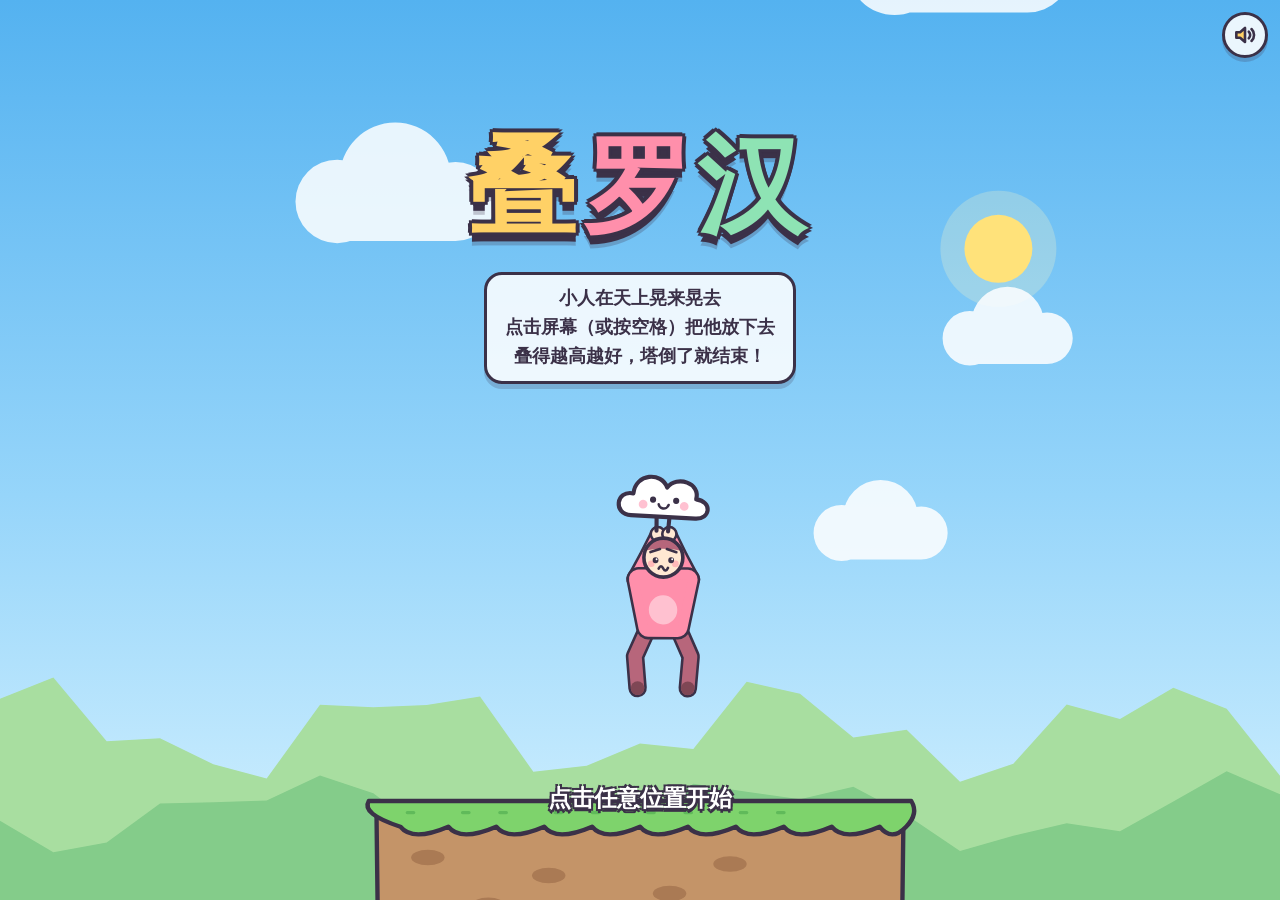
==== dieluohan.html @ 3941c3e7 "Add 叠罗汉: single-file ragdoll stacking game Self-contained HTML (canvas + Web Audio, own XPBD ragdoll" ====
<!DOCTYPE html>
<html lang="zh-CN">
<head>
<meta charset="utf-8">
<meta name="viewport" content="width=device-width, initial-scale=1, maximum-scale=1, minimum-scale=1, user-scalable=no, viewport-fit=cover">
<meta name="apple-mobile-web-app-capable" content="yes">
<meta name="mobile-web-app-capable" content="yes">
<meta name="theme-color" content="#7fd0f5">
<title>叠罗汉</title>
<style>
:root{
  --sat: env(safe-area-inset-top, 0px);
  --sar: env(safe-area-inset-right, 0px);
  --sab: env(safe-area-inset-bottom, 0px);
  --sal: env(safe-area-inset-left, 0px);
  --ink: #3b3148;
  --font: "PingFang SC","Hiragino Sans GB","Microsoft YaHei","Noto Sans SC",system-ui,sans-serif;
}
*{box-sizing:border-box;-webkit-tap-highlight-color:transparent;}
html,body{
  margin:0;padding:0;width:100%;height:100%;overflow:hidden;background:#7fd0f5;
  overscroll-behavior:none;touch-action:none;
  -webkit-user-select:none;user-select:none;-webkit-touch-callout:none;
  font-family:var(--font);color:var(--ink);
}
body{position:fixed;inset:0;}
#c{position:absolute;left:0;top:0;width:100%;height:100%;display:block;touch-action:none;}
#hud{
  z-index:2;position:absolute;left:calc(var(--sal) + 14px);top:calc(var(--sat) + 12px);
  pointer-events:none;transition:opacity .3s;opacity:0;
}
#hud.on{opacity:1;}
.pill{
  display:inline-block;background:rgba(255,255,255,.88);border:3px solid var(--ink);
  border-radius:999px;padding:4px 16px 5px;font-weight:800;line-height:1.15;
  box-shadow:0 4px 0 rgba(59,49,72,.22);
}
#hH{font-size:30px;letter-spacing:.5px;}
#hH small{font-size:15px;margin-left:3px;}
#hSub{margin-top:8px;font-size:13px;font-weight:700;padding:3px 12px 4px;border-width:2px;box-shadow:0 3px 0 rgba(59,49,72,.18);}
#mute{
  position:absolute;right:calc(var(--sar) + 12px);top:calc(var(--sat) + 12px);
  width:46px;height:46px;border-radius:50%;border:3px solid var(--ink);
  background:rgba(255,255,255,.88);box-shadow:0 4px 0 rgba(59,49,72,.22);
  padding:0;cursor:pointer;display:flex;align-items:center;justify-content:center;
  touch-action:manipulation;outline:none;z-index:6;
}
#mute:active{transform:translateY(2px);box-shadow:0 2px 0 rgba(59,49,72,.22);}
#mute svg{width:26px;height:26px;display:block;}
#mute .off{display:none;}
#mute.muted .off{display:block;}
#mute.muted .on{display:none;}
.panel{
  position:absolute;left:0;top:0;width:100%;height:100%;
  display:flex;flex-direction:column;align-items:center;justify-content:center;
  padding:calc(var(--sat) + 16px) calc(var(--sar) + 16px) calc(var(--sab) + 16px) calc(var(--sal) + 16px);
  text-align:center;opacity:0;visibility:hidden;transition:opacity .35s, visibility .35s;z-index:3;
}
.panel.on{opacity:1;visibility:visible;}
#start:not(.on){transition:none;}
#over:not(.on){transition:none;}
#start{cursor:pointer;justify-content:flex-start;}
#start .sp{flex:0 0 13%;}
h1{
  margin:0;font-size:min(22vw,17vh,108px);font-weight:900;letter-spacing:.06em;line-height:1.05;
  color:#fff;-webkit-text-stroke:0;
  text-shadow:
    -3px -3px 0 var(--ink), 3px -3px 0 var(--ink), -3px 3px 0 var(--ink), 3px 3px 0 var(--ink),
    0 -4px 0 var(--ink), 0 4px 0 var(--ink), -4px 0 0 var(--ink), 4px 0 0 var(--ink),
    0 9px 0 var(--ink), 0 13px 0 rgba(59,49,72,.25);
}
h1 span{display:inline-block;animation:bob 1.6s ease-in-out infinite;}
h1 span:nth-child(1){color:#ffd166;}
h1 span:nth-child(2){color:#ff8fab;animation-delay:.18s;}
h1 span:nth-child(3){color:#8ee3b4;animation-delay:.36s;}
@keyframes bob{0%,100%{transform:translateY(0) rotate(-2deg);}50%{transform:translateY(-9px) rotate(2deg);}}
#how{
  margin-top:min(5vh,30px);font-size:min(4.4vw,18px);font-weight:700;max-width:26em;line-height:1.6;
  background:rgba(255,255,255,.86);border:3px solid var(--ink);border-radius:18px;padding:9px 18px 10px;
  box-shadow:0 5px 0 rgba(59,49,72,.2);
}
#tap{
  margin-top:auto;margin-bottom:min(9vh,70px);font-size:min(5.4vw,23px);font-weight:900;color:#fff;
  text-shadow:-2px -2px 0 var(--ink),2px -2px 0 var(--ink),-2px 2px 0 var(--ink),2px 2px 0 var(--ink),0 4px 0 var(--ink);
  animation:pulse 1.2s ease-in-out infinite;
}
@keyframes pulse{0%,100%{transform:scale(1);}50%{transform:scale(1.08);}}
#over{background:rgba(40,30,60,.28);}
#card{
  background:#fffaf0;border:4px solid var(--ink);border-radius:28px;padding:20px 26px 24px;
  width:min(86vw,350px);box-shadow:0 9px 0 rgba(59,49,72,.3);
  transform:translateY(24px) scale(.92);transition:transform .45s cubic-bezier(.2,1.5,.4,1);
}
#over.on #card{transform:none;}
#oTitle{font-size:27px;font-weight:900;}
#oNew{
  display:none;margin:8px auto 0;font-size:17px;font-weight:900;color:#fff;background:#ff6b8b;
  border:3px solid var(--ink);border-radius:999px;padding:2px 16px 3px;width:max-content;
  animation:pulse .7s ease-in-out infinite;
}
#oNew.on{display:block;}
#oH{font-size:62px;font-weight:900;line-height:1.1;margin-top:8px;color:#ff8a3d;
  text-shadow:-2px -2px 0 var(--ink),2px -2px 0 var(--ink),-2px 2px 0 var(--ink),2px 2px 0 var(--ink),0 5px 0 var(--ink);}
#oH small{font-size:24px;margin-left:6px;color:var(--ink);text-shadow:none;}
#oRow{display:flex;justify-content:center;gap:12px;margin-top:14px;font-size:15px;font-weight:800;}
#oRow div{background:#fff;border:2.5px solid var(--ink);border-radius:14px;padding:5px 13px 6px;flex:1;}
#oRow b{display:block;font-size:20px;}
#again{
  margin-top:18px;font-family:var(--font);font-size:23px;font-weight:900;color:var(--ink);
  background:#ffd166;border:4px solid var(--ink);border-radius:999px;padding:10px 0 12px;width:100%;
  box-shadow:0 6px 0 var(--ink);cursor:pointer;touch-action:manipulation;outline:none;
}
#again:active{transform:translateY(4px);box-shadow:0 2px 0 var(--ink);}
@media (max-height:460px){
  h1{font-size:min(11vw,21vh);text-shadow:-2px -2px 0 var(--ink),2px -2px 0 var(--ink),-2px 2px 0 var(--ink),2px 2px 0 var(--ink),0 -3px 0 var(--ink),0 3px 0 var(--ink),-3px 0 0 var(--ink),3px 0 0 var(--ink),0 6px 0 var(--ink);} #start .sp{flex-basis:2%;} #how{margin-top:8px;font-size:12.5px;line-height:1.45;padding:4px 14px 5px;border-width:2.5px;}
  #tap{margin-bottom:5vh;font-size:18px;}
  #card{padding:10px 22px 14px;width:min(80vw,430px);} #oTitle{font-size:20px;} #oH{font-size:40px;margin-top:2px;}
  #oRow{margin-top:8px;} #again{margin-top:10px;font-size:19px;padding:6px 0 8px;} #hH{font-size:22px;}
}
</style>
</head>
<body>
<canvas id="c"></canvas>
<div id="hud">
  <div><span class="pill" id="hH"><span id="hHv">0.0</span><small>米</small></span></div>
  <div><span class="pill" id="hSub"><span id="hCnt">0</span> 人 · 纪录 <span id="hBest">0.0</span> 米</span></div>
</div>
<button id="mute" aria-label="声音开关" title="声音开关">
  <svg class="on" viewBox="0 0 24 24" fill="none" stroke="#3b3148" stroke-width="2.4" stroke-linecap="round" stroke-linejoin="round"><path d="M4 9.5h3.5L12 5.5v13l-4.5-4H4z" fill="#ffd166"/><path d="M15.5 9a4.2 4.2 0 0 1 0 6"/><path d="M18 6.5a7.6 7.6 0 0 1 0 11"/></svg>
  <svg class="off" viewBox="0 0 24 24" fill="none" stroke="#3b3148" stroke-width="2.4" stroke-linecap="round" stroke-linejoin="round"><path d="M4 9.5h3.5L12 5.5v13l-4.5-4H4z" fill="#d8d3df"/><path d="M16 9.5l5 5M21 9.5l-5 5"/></svg>
</button>
<div id="start" class="panel on">
  <div class="sp"></div>
  <h1><span>叠</span><span>罗</span><span>汉</span></h1>
  <div id="how">小人在天上晃来晃去<br>点击屏幕（或按空格）把他放下去<br>叠得越高越好，塔倒了就结束！</div>
  <div id="tap">点击任意位置开始</div>
</div>
<div id="over" class="panel">
  <div id="card">
    <div id="oTitle">塔倒啦！</div>
    <div id="oNew">新纪录！</div>
    <div id="oH"><span id="oHv">0.0</span><small>米</small></div>
    <div id="oRow"><div>叠了<b><span id="oCnt">0</span> 人</b></div><div>最高纪录<b><span id="oBest">0.0</span> 米</b></div></div>
    <button id="again">再来一次</button>
  </div>
</div>
<script>
"use strict";
(function(){
// =====================================================================
//  叠罗汉 — custom XPBD particle ragdoll engine (no libraries)
// =====================================================================
var UPM = 70;               // world units per displayed metre
var SUB = 10;               // physics substeps per 1/60 s
var HS = 1 / 600;           // substep length (the fixed timestep)
var GRAV = 1250;            // world units / s^2 (y points down, ground at y = 0)
var NP = 13, NB = 16, MAXR = 64;
var GROUND_HALF = 205;      // half width of the ground platform
var WIND_ACC = 100;          // lateral acceleration of wind strength 1.0
var VMAX = 1700;
var MU = 0.9, MU_G = 1.0, MU_HEAD = 0.12, FOOT_GRACE = 40;
// particle indices
var P_H = 0, P_SL = 1, P_SR = 2, P_HL = 3, P_HR = 4, P_EL = 5, P_ER = 6, P_AL = 7, P_AR = 8, P_KL = 9, P_KR = 10, P_FL = 11, P_FR = 12;
var BONES = [1,2, 3,4, 1,3, 2,4, 1,4, 2,3, 0,1, 0,2, 1,5, 5,7, 2,6, 6,8, 3,9, 9,11, 4,10, 10,12];
// collision shapes: particle a, particle b, category (0 head, 1 torso, 2 arm, 3 leg)
var SHP = [0,0,0, 1,2,1, 3,4,1, 1,3,1, 2,4,1, 1,5,2, 2,6,2, 5,7,2, 6,8,2, 3,9,3, 4,10,3, 9,11,3, 10,12,3];
var NSH = 13;
var CORE = [0, 1, 2, 3, 4, 9, 10, 11, 12];
var BASEM = [1.0, 1.2, 1.2, 1.4, 1.4, 0.35, 0.35, 0.35, 0.35, 0.7, 0.7, 0.8, 0.8];

var NTOT = MAXR * NP;
var px = new Float64Array(NTOT), py = new Float64Array(NTOT), ox = new Float64Array(NTOT), oy = new Float64Array(NTOT);
var vx = new Float64Array(NTOT), vy = new Float64Array(NTOT), pw = new Float64Array(NTOT), pr = new Float64Array(NTOT);
var NST = MAXR * NSH;
var s1 = new Int32Array(NST), s2 = new Int32Array(NST), scat = new Int8Array(NST), sown = new Int16Array(NST);
var srad = new Float64Array(NST), sext = new Float64Array(NST);
var sminx = new Float64Array(NST), sminy = new Float64Array(NST), smaxx = new Float64Array(NST), smaxy = new Float64Array(NST);
var MAXPAIR = 9000;
var pairA = new Int32Array(MAXPAIR), pairB = new Int32Array(MAXPAIR), nPairs = 0;
var slots = [];            // slot -> ragdoll or null
var rags = [];             // active ragdolls in creation order
var grabs = [];            // active grab springs (hands)
var holds = [];            // active foot-holds (feet planted on shoulders)
var windNow = 0;           // current wind strength (signed)
var physTime = 0;
var impactCb = null;       // function(ragA, ragB or null, x, y, relSpeed)
for (var _i = 0; _i < MAXR; _i++) slots.push(null);

// ---------- deterministic RNG ----------
var seedParam = null, muteParam = false;
try {
  var _q = new URLSearchParams(window.location.search);
  if (_q.has('seed')) { var _s = parseInt(_q.get('seed'), 10); if (isFinite(_s)) seedParam = _s; }
  muteParam = _q.get('mute') === '1';
} catch (e) {}
var rngState = (seedParam === null ? ((Date.now() ^ (Math.random() * 0x7fffffff)) >>> 0) : ((seedParam * 2654435761 + 97) >>> 0)) || 1;
function rnd() {            // mulberry32 (game logic / physics randomness)
  rngState = (rngState + 0x6D2B79F5) >>> 0;
  var t = rngState;
  t = Math.imul(t ^ (t >>> 15), t | 1);
  t ^= t + Math.imul(t ^ (t >>> 7), t | 61);
  return ((t ^ (t >>> 14)) >>> 0) / 4294967296;
}
function rr(a, b) { return a + (b - a) * rnd(); }
var fxState = 12345;
function frnd() {           // separate stream for purely visual effects (never affects gameplay)
  fxState = (fxState * 1664525 + 1013904223) >>> 0;
  return fxState / 4294967296;
}
function clamp(v, a, b) { return v < a ? a : v > b ? b : v; }
function lerp(a, b, t) { return a + (b - a) * t; }

// ---------- ragdoll construction ----------
var PALETTE = ['#ff8fab', '#ffd166', '#8ee3b4', '#7cc6fe', '#c3a6ff', '#ffa770', '#f6e58d', '#7eddd3', '#ff9aa2', '#b5ead7', '#a0c4ff', '#ffc6ff', '#fdffb6', '#9bf6ff', '#ffb4a2'];
function newRag(kind) {
  var slot = -1, i;
  for (i = 0; i < MAXR; i++) if (!slots[i]) { slot = i; break; }
  if (slot < 0) return null;
  var k = rr(0.86, 1.14), fat = rr(0.05, 0.6), massMul;
  if (kind === 'fat') { k = rr(0.92, 1.02); fat = rr(1.25, 1.45); }
  else if (kind === 'long') { k = rr(1.42, 1.58); fat = rr(0.0, 0.2); }
  massMul = kind === 'fat' ? 2.0 : kind === 'long' ? 1.35 : (0.55 + 0.45 * k) * (0.85 + 0.35 * fat);
  var r = {
    slot: slot, base: slot * NP, sbase: slot * NSH, kind: kind, k: k, fat: fat, massMul: massMul,
    color: PALETTE[(rnd() * PALETTE.length) | 0], skin: rnd() < 0.5 ? '#ffe8d2' : (rnd() < 0.5 ? '#ffdcc0' : '#f5cfa8'),
    hair: (rnd() * 5) | 0, blush: rnd() < 0.7,
    rl: 5.5 + (kind === 'fat' ? 1.2 : 0), ra: 4.4 + (kind === 'fat' ? 0.8 : 0), rt: 6, rb: 6 + 3.6 * fat,
    rh: (kind === 'fat' ? 14.2 : rr(12.4, 13.6)), fs: 19.5,
    lt: 22 * k, ls: 22 * k, th: 33 * (kind === 'long' ? k * 0.92 : k),
    hw: 9 + 4.5 * fat, sw: 21 + 3 * Math.min(fat, 1.4),
    au: 18.5 * (0.45 + 0.55 * k), af: 18.5 * (0.45 + 0.55 * k),
    blen: new Float64Array(NB), armLen: new Float64Array(12), rx: new Float64Array(NP), ry: new Float64Array(NP), qx: new Float64Array(NP), qy: new Float64Array(NP),
    cmSum: 0, height: 0, shoulderH: 0,
    state: 'carried', tone: 0.004, armTone: 0.006, upK: 0, upMax: 0.0004, massScale: 1, windF: 1,
    armOn: [true, true], grab: [null, null], grabCool: [0, 0], hold: [null, null], holdCool: 0, above: 0, armA1: [1.0, 1.0], armA2: [1.3, 1.3],
    tilt: 0, comx: 0, comy: 0, cvx: 0, cvy: 0, speed: 0, maxSpeed: 0,
    minx: 0, miny: 0, maxx: 0, maxy: 0, gc: 0, touch: 0, touchRag: null, hitSpeed: 0, hitX: 0, hitY: 0, hitOther: null,
    footL: 0, footR: 0, pivot: 0, dampRel: 0, dampC0: 0.1, dampC1: 0, dampV0: 1, isBase: false, age: 0, landT: -1, calmT: 0, stacked: false, stackIdx: -1, settleHeadY: 0, tiltT: 0, feetOn: null,
    face: 'nervous', faceT: 0, blinkT: rr(1, 4), blink: 0, squash: 0, squashV: 0, sweatT: 0, lookX: 0, lookY: 0,
    flail: 0, flailPh: rr(0, 6.28), crouch: 0, crouchV: 0, dead: false, reliefT: 0, dizzyPh: rr(0, 6.28), voice: rr(0.75, 1.45)
  };
  buildPose(r, 0);
  // bones from the rest pose
  for (i = 0; i < NB; i++) {
    var a = BONES[2 * i], b = BONES[2 * i + 1];
    r.blen[i] = Math.hypot(r.rx[a] - r.rx[b], r.ry[a] - r.ry[b]);
  }
  r.blen[8] = r.au; r.blen[10] = r.au; r.blen[9] = r.af; r.blen[11] = r.af;
  var rads = [r.rh, r.rt, r.rt, r.rb, r.rb, r.ra, r.ra, r.ra, r.ra, r.rl, r.rl, r.rl, r.rl];
  for (i = 0; i < NP; i++) {
    var g = r.base + i;
    pw[g] = 1 / (BASEM[i] * massMul); pr[g] = rads[i];
    px[g] = r.rx[i]; py[g] = r.ry[i]; ox[g] = px[g]; oy[g] = py[g]; vx[g] = 0; vy[g] = 0;
  }
  for (i = 0; i < NSH; i++) {
    var s = r.sbase + i, c = SHP[3 * i + 2];
    s1[s] = r.base + SHP[3 * i]; s2[s] = r.base + SHP[3 * i + 1]; scat[s] = c; sown[s] = slot;
    srad[s] = c === 0 ? r.rh : c === 2 ? r.ra : c === 3 ? r.rl : (i === 1 ? r.rt : i === 2 ? r.rb : (r.rt + r.rb) * 0.5);
    sext[s] = i === 1 ? 6.5 : 0;
  }
  slots[slot] = r; rags.push(r);
  return r;
}
// Standing rest pose in local coordinates (origin between the feet on the floor, y negative = up).
// crouch 0..1 lowers the hips and bends the knees outward. Arm targets come from armA1/armA2.
function buildPose(r, crouch) {
  var rx = r.rx, ry = r.ry, L = r.lt + r.ls, D = L * (0.965 - 0.3 * crouch);
  var dxh = r.fs - r.hw, yh = -r.rl - Math.sqrt(Math.max(1, D * D - dxh * dxh));
  rx[P_FL] = -r.fs; ry[P_FL] = -r.rl; rx[P_FR] = r.fs; ry[P_FR] = -r.rl;
  rx[P_HL] = -r.hw; ry[P_HL] = yh; rx[P_HR] = r.hw; ry[P_HR] = yh;
  // knee: circle intersection (hip, lt) & (foot, ls), outward solution
  var ex = dxh, ey = -r.rl - yh, d = Math.hypot(ex, ey), a = (r.lt * r.lt - r.ls * r.ls + d * d) / (2 * d);
  var h = Math.sqrt(Math.max(0, r.lt * r.lt - a * a)), ux = ex / d, uy = ey / d;
  var kx = r.hw + ux * a + uy * h, ky = yh + uy * a - ux * h;
  rx[P_KR] = kx; ry[P_KR] = ky; rx[P_KL] = -kx; ry[P_KL] = ky;
  var ys = yh - r.th;
  rx[P_SL] = -r.sw; ry[P_SL] = ys; rx[P_SR] = r.sw; ry[P_SR] = ys;
  rx[P_H] = 0; ry[P_H] = ys - (r.rh + r.rt - 4);
  r.height = -(ry[P_H] - r.rh); r.shoulderH = -ys + r.rt;
  poseArms(r);
  var cx = 0, cy = 0, m = 0, i, j;
  for (j = 0; j < 9; j++) { i = CORE[j]; cx += rx[i] * BASEM[i]; cy += ry[i] * BASEM[i]; m += BASEM[i]; }
  cx /= m; cy /= m; r.cmSum = m; r.cx0 = cx; r.cy0 = cy;
  for (i = 0; i < NP; i++) { r.qx[i] = rx[i] - cx; r.qy[i] = ry[i] - cy; }
}
function poseArms(r) {
  var rx = r.rx, ry = r.ry, s, sd, sh, el, ha, a1, a2;
  for (s = 0; s < 2; s++) {
    sd = s ? 1 : -1; sh = s ? P_SR : P_SL; el = s ? P_ER : P_EL; ha = s ? P_AR : P_AL; a1 = r.armA1[s]; a2 = r.armA2[s];
    rx[el] = rx[sh] + sd * Math.sin(a1) * r.au; ry[el] = ry[sh] + Math.cos(a1) * r.au;
    rx[ha] = rx[el] + sd * Math.sin(a2) * r.af; ry[ha] = ry[el] + Math.cos(a2) * r.af;
    var a0 = P_H, a1 = s ? P_HR : P_HL, a2 = s ? P_SL : P_SR, L = r.armLen, o = s * 6;
    L[o] = Math.hypot(rx[el] - rx[a0], ry[el] - ry[a0]); L[o + 1] = Math.hypot(rx[el] - rx[a1], ry[el] - ry[a1]); L[o + 2] = Math.hypot(rx[el] - rx[a2], ry[el] - ry[a2]);
    L[o + 3] = Math.hypot(rx[ha] - rx[a0], ry[ha] - ry[a0]); L[o + 4] = Math.hypot(rx[ha] - rx[a1], ry[ha] - ry[a1]); L[o + 5] = Math.hypot(rx[ha] - rx[a2], ry[ha] - ry[a2]);
  }
}
// place the ragdoll so that its local origin sits at (x, y), in rest pose, with velocity zero
function placeRag(r, x, y) {
  for (var i = 0; i < NP; i++) {
    var g = r.base + i;
    px[g] = x + r.rx[i]; py[g] = y + r.ry[i]; ox[g] = px[g]; oy[g] = py[g]; vx[g] = 0; vy[g] = 0;
  }
}
function setMassScale(r, sc) {
  if (r.massScale === sc) return;
  r.massScale = sc;
  for (var i = 0; i < NP; i++) { var g = r.base + i; if (pw[g] > 0) pw[g] = 1 / (BASEM[i] * r.massMul * sc); }
}
function removeRag(r) {
  var i = rags.indexOf(r); if (i >= 0) rags.splice(i, 1);
  slots[r.slot] = null; r.dead = true;
  for (i = grabs.length - 1; i >= 0; i--) if (grabs[i].ra === r || grabs[i].rb === r) dropGrab(grabs[i]);
  for (i = holds.length - 1; i >= 0; i--) if (holds[i].ra === r || holds[i].rb === r) dropHold(holds[i]);
}
function dropHold(g) {
  var i = holds.indexOf(g); if (i >= 0) holds.splice(i, 1);
  if (g.ra.hold[g.side] === g) g.ra.hold[g.side] = null;
  g.on = false;
}
function addHold(ra, side, rb, b1, b2, t, rest) {
  var g = { on: true, ra: ra, side: side, hi: ra.base + (side ? P_FR : P_FL), rb: rb, b1: b1, b2: b2, t: t, rest: rest, comp: 0.0005, stretch: 0, age: 0, over: 0 };
  ra.hold[side] = g; holds.push(g);
  return g;
}
function dropGrab(g) {
  var i = grabs.indexOf(g); if (i >= 0) grabs.splice(i, 1);
  if (g.ra.grab[g.side] === g) { g.ra.grab[g.side] = null; g.ra.armOn[g.side] = true; }
  g.on = false;
}
function addGrab(ra, side, rb, b1, b2, t) {
  var hi = ra.base + (side ? P_AR : P_AL);
  var tx = px[b1] * (1 - t) + px[b2] * t, ty = py[b1] * (1 - t) + py[b2] * t;
  var g = { on: true, ra: ra, side: side, hi: hi, rb: rb, b1: b1, b2: b2, t: t, rest: Math.hypot(tx - px[hi], ty - py[hi]), comp: 0.0012, stretch: 0, age: 0, over: 0, held: 0 };
  ra.grab[side] = g; ra.armOn[side] = false; grabs.push(g);
  return g;
}
function clearWorld() {
  for (var i = 0; i < MAXR; i++) slots[i] = null;
  for (i = 0; i < rags.length; i++) rags[i].dead = true;
  rags.length = 0; grabs.length = 0; holds.length = 0; nPairs = 0; windNow = 0;
}
// ---------- solver pieces ----------
function solveBones(r) {
  var b = r.base, bl = r.blen, i, a, c, dx, dy, d, wa, wc, ws, s;
  for (i = 0; i < NB; i++) {
    a = b + BONES[2 * i]; c = b + BONES[2 * i + 1];
    dx = px[c] - px[a]; dy = py[c] - py[a]; d = Math.sqrt(dx * dx + dy * dy);
    wa = pw[a]; wc = pw[c]; ws = wa + wc;
    if (ws <= 0 || d < 1e-9) continue;
    s = (d - bl[i]) / (d * ws);
    px[a] += dx * s * wa; py[a] += dy * s * wa; px[c] -= dx * s * wc; py[c] -= dy * s * wc;
  }
}
// Muscle tone: soft shape matching of the core (head, torso, legs) toward the standing pose,
// arm targets expressed in the body frame, plus a limited "balance" rotation toward upright.
function shapeMatch(r) {
  var b = r.base, qx = r.qx, qy = r.qy, cx = 0, cy = 0, i, j, k, m, dx, dy, A = 0, B = 0;
  for (j = 0; j < 9; j++) { i = CORE[j]; k = b + i; m = BASEM[i]; cx += px[k] * m; cy += py[k] * m; }
  cx /= r.cmSum; cy /= r.cmSum;
  for (j = 0; j < 9; j++) {
    i = CORE[j]; k = b + i; m = BASEM[i]; dx = px[k] - cx; dy = py[k] - cy;
    A += m * (qx[i] * dx + qy[i] * dy); B += m * (qx[i] * dy - qy[i] * dx);
  }
  var th = Math.atan2(B, A), co = Math.cos(th), si = Math.sin(th), al = r.tone, gx, gy;
  r.tilt = th; r.comx = cx; r.comy = cy;
  if (al > 0) {
    for (j = 0; j < 9; j++) {
      i = CORE[j]; k = b + i; if (pw[k] === 0) continue;
      gx = cx + co * qx[i] - si * qy[i]; gy = cy + si * qx[i] + co * qy[i];
      px[k] += al * (gx - px[k]); py[k] += al * (gy - py[k]);
    }
  }
  // a holding arm keeps its elbow pointing outward (never across the face)
  for (i = 0; i < 2; i++) {
    if (!r.grab[i]) continue;
    var eo = b + (i ? P_ER : P_EL), so = b + (i ? P_SL : P_SR), need = 2 * r.sw + 0.55 * r.au, wE = pw[eo], wS = pw[so];
    dx = px[eo] - px[so]; dy = py[eo] - py[so]; A = Math.sqrt(dx * dx + dy * dy);
    if (A < need && A > 1e-6 && wE + wS > 0) { B = 0.02 * (need - A) / (A * (wE + wS)); px[eo] += dx * B * wE; py[eo] += dy * B * wE; px[so] -= dx * B * wS; py[so] -= dy * B * wS; }
  }
  var aa = r.armTone;
  if (aa > 0) {
    // arm muscles: soft distance springs from elbow / hand to three body anchors (momentum-neutral)
    var al2 = r.armLen, side, e, h, a0, a1, a2, c2, pk, an, d, wa, wb, cc;
    for (side = 0; side < 2; side++) {
      if (!r.armOn[side]) continue;
      e = b + (side ? P_ER : P_EL); h = b + (side ? P_AR : P_AL);
      a0 = b + P_H; a1 = b + (side ? P_HR : P_HL); a2 = b + (side ? P_SL : P_SR);
      for (c2 = 0; c2 < 6; c2++) {
        pk = c2 < 3 ? e : h; an = (c2 % 3) === 0 ? a0 : (c2 % 3) === 1 ? a1 : a2;
        wa = pw[pk]; wb = pw[an]; if (wa + wb <= 0) continue;
        dx = px[an] - px[pk]; dy = py[an] - py[pk]; d = Math.sqrt(dx * dx + dy * dy); if (d < 1e-6) continue;
        cc = aa * (d - al2[side * 6 + c2]) / (d * (wa + wb));
        px[pk] += dx * cc * wa; py[pk] += dy * cc * wa; px[an] -= dx * cc * wb; py[an] -= dy * cc * wb;
      }
    }
  }
  if (r.upK > 0) {
    // balance reflex: rotate toward upright about the support (feet when standing, hands when carried, COM in the air)
    var dth = r.upK * th, pvx = cx, pvy = cy;
    if (dth > r.upMax) dth = r.upMax; else if (dth < -r.upMax) dth = -r.upMax;
    if (r.pivot === 1) {
      pvx = (px[b + P_FL] + px[b + P_FR]) * 0.5; pvy = (py[b + P_FL] + py[b + P_FR]) * 0.5;
      var fc = r.footL < r.footR ? r.footL : r.footR;       // needs both feet planted
      dth *= fc >= FOOT_GRACE ? 1 : fc / FOOT_GRACE;
    }
    else if (r.pivot === 2) { pvx = (px[b + P_AL] + px[b + P_AR]) * 0.5; pvy = (py[b + P_AL] + py[b + P_AR]) * 0.5; }
    else {                                                   // airborne: true centre of mass, so no momentum is injected
      pvx = 0; pvy = 0; m = 0;
      for (i = 0; i < NP; i++) { k = b + i; pvx += px[k] * BASEM[i]; pvy += py[k] * BASEM[i]; m += BASEM[i]; }
      pvx /= m; pvy /= m;
      for (i = 0; i < NP; i++) {                              // kinematic (adds no spin): also shift the previous positions
        k = b + i; dx = px[k] - pvx; dy = py[k] - pvy;
        px[k] += dth * dy; py[k] -= dth * dx; ox[k] += dth * dy; oy[k] -= dth * dx;
      }
      return;
    }
    for (i = 0; i < NP; i++) {
      k = b + i; if (pw[k] === 0) continue;
      dx = px[k] - pvx; dy = py[k] - pvy;
      px[k] += dth * dy; py[k] -= dth * dx;
    }
  }
}
function solveLinks(arr) {      // soft, pull-only springs: hand grabs and foot-holds
  var n = arr.length, i, g, t, tx, ty, dx, dy, d, C, wh, w1, w2, wb, lam, hi, b1, b2, nx, ny;
  for (i = 0; i < n; i++) {
    g = arr[i]; hi = g.hi; b1 = g.b1; b2 = g.b2; t = g.t;
    tx = px[b1] * (1 - t) + px[b2] * t; ty = py[b1] * (1 - t) + py[b2] * t;
    dx = tx - px[hi]; dy = ty - py[hi]; d = Math.sqrt(dx * dx + dy * dy);
    g.stretch = d;
    C = d - g.rest; if (C <= 0 || d < 1e-9) continue;
    wh = pw[hi]; w1 = pw[b1] * (1 - t); w2 = pw[b2] * t; wb = w1 * (1 - t) + w2 * t;
    lam = C / (wh + wb + g.comp / (HS * HS)); nx = dx / d; ny = dy / d;
    px[hi] += nx * lam * wh; py[hi] += ny * lam * wh;
    px[b1] -= nx * lam * w1; py[b1] -= ny * lam * w1; px[b2] -= nx * lam * w2; py[b2] -= ny * lam * w2;
  }
}
// the base ragdoll digs its feet in: pull-only springs to the spots where its feet were planted
var gHold = { rag: null, on: false, ax: [0, 0], ay: [0, 0], comp: 0.001, stretch: [0, 0], over: 0, cool: 0 };
function solveGroundHold() {
  var g = gHold, r = g.rag, f, k, dx, dy, d, w, lam;
  if (!g.on || !r || r.dead) return;
  for (f = 0; f < 2; f++) {
    k = r.base + (f ? P_FR : P_FL);
    dx = g.ax[f] - px[k]; dy = g.ay[f] - py[k]; d = Math.sqrt(dx * dx + dy * dy); g.stretch[f] = d;
    if (d < 1e-9) continue;
    w = pw[k]; lam = d / (w + g.comp / (HS * HS)) * w / d;
    px[k] += dx * lam; py[k] += dy * lam;
  }
}
// closest points between two segments (either may be degenerate); result in cS, cT
var cS = 0, cT = 0;
function segseg(p1x, p1y, q1x, q1y, p2x, p2y, q2x, q2y) {
  var d1x = q1x - p1x, d1y = q1y - p1y, d2x = q2x - p2x, d2y = q2y - p2y, rx = p1x - p2x, ry = p1y - p2y;
  var a = d1x * d1x + d1y * d1y, e = d2x * d2x + d2y * d2y, f = d2x * rx + d2y * ry, s, t, c, b, den;
  if (a <= 1e-9 && e <= 1e-9) { cS = 0; cT = 0; return; }
  if (a <= 1e-9) { s = 0; t = f / e; t = t < 0 ? 0 : t > 1 ? 1 : t; }
  else {
    c = d1x * rx + d1y * ry;
    if (e <= 1e-9) { t = 0; s = -c / a; s = s < 0 ? 0 : s > 1 ? 1 : s; }
    else {
      b = d1x * d2x + d1y * d2y; den = a * e - b * b;
      if (den > 1e-9) { s = (b * f - c * e) / den; s = s < 0 ? 0 : s > 1 ? 1 : s; } else s = 0.5;
      t = (b * s + f) / e;
      if (t < 0) { t = 0; s = -c / a; s = s < 0 ? 0 : s > 1 ? 1 : s; }
      else if (t > 1) { t = 1; s = (b - c) / a; s = s < 0 ? 0 : s > 1 ? 1 : s; }
    }
  }
  cS = s; cT = t;
}
// geometry of one shape pair -> penetration depth (positive = overlapping); fills cg* scratch
var cgS = 0, cgT = 0, cgNx = 0, cgNy = 0, cgPen = 0;
function pairGeom(ia, ib) {
  var a1 = s1[ia], a2 = s2[ia], b1 = s1[ib], b2 = s2[ib];
  var ax = px[a1], ay = py[a1], bx = px[a2], by = py[a2], cx = px[b1], cy = py[b1], dx = px[b2], dy = py[b2];
  var ea = sext[ia], eb = sext[ib], La = 0, Lb = 0, ux, uy;
  if (ea > 0) { ux = bx - ax; uy = by - ay; La = Math.sqrt(ux * ux + uy * uy); if (La > 1e-6) { ux *= ea / La; uy *= ea / La; ax -= ux; ay -= uy; bx += ux; by += uy; } else ea = 0; }
  if (eb > 0) { ux = dx - cx; uy = dy - cy; Lb = Math.sqrt(ux * ux + uy * uy); if (Lb > 1e-6) { ux *= eb / Lb; uy *= eb / Lb; cx -= ux; cy -= uy; dx += ux; dy += uy; } else eb = 0; }
  segseg(ax, ay, bx, by, cx, cy, dx, dy);
  var s = cS, t = cT;
  var pax = ax + (bx - ax) * s, pay = ay + (by - ay) * s, pbx = cx + (dx - cx) * t, pby = cy + (dy - cy) * t;
  var nx = pbx - pax, ny = pby - pay, d2 = nx * nx + ny * ny, rs = srad[ia] + srad[ib];
  if (d2 >= rs * rs) { cgPen = 0; return false; }
  var d = Math.sqrt(d2);
  if (d < 1e-6) { cgPen = 0; return false; }
  if (ea > 0) s = (s * (La + 2 * ea) - ea) / La;
  if (eb > 0) t = (t * (Lb + 2 * eb) - eb) / Lb;
  cgS = s; cgT = t; cgNx = nx / d; cgNy = ny / d; cgPen = rs - d;
  return true;
}
function solveContact(ia, ib) {
  if (!pairGeom(ia, ib)) return;
  var a1 = s1[ia], a2 = s2[ia], b1 = s1[ib], b2 = s2[ib], s = cgS, t = cgT, nx = cgNx, ny = cgNy, pen = cgPen;
  var wa1 = pw[a1] * (1 - s), wa2 = a1 === a2 ? 0 : pw[a2] * s, wb1 = pw[b1] * (1 - t), wb2 = b1 === b2 ? 0 : pw[b2] * t;
  var W = wa1 * (1 - s) + wa2 * s + wb1 * (1 - t) + wb2 * t;
  if (W <= 0) return;
  var lam = pen / W;
  px[a1] -= nx * lam * wa1; py[a1] -= ny * lam * wa1; px[a2] -= nx * lam * wa2; py[a2] -= ny * lam * wa2;
  px[b1] += nx * lam * wb1; py[b1] += ny * lam * wb1; px[b2] += nx * lam * wb2; py[b2] += ny * lam * wb2;
  // friction on the tangential displacement of this substep
  var rdx = (px[b1] - ox[b1]) * (1 - t) + (px[b2] - ox[b2]) * t - (px[a1] - ox[a1]) * (1 - s) - (px[a2] - ox[a2]) * s;
  var rdy = (py[b1] - oy[b1]) * (1 - t) + (py[b2] - oy[b2]) * t - (py[a1] - oy[a1]) * (1 - s) - (py[a2] - oy[a2]) * s;
  var dt = -rdx * ny + rdy * nx, lim = ((scat[ia] === 0 || scat[ib] === 0) ? MU_HEAD : MU) * pen;
  var ra = slots[sown[ia]], rb = slots[sown[ib]];
  if (ra.touch === 0 || rb.touch === 0) {       // first touch of a faller: report the impact
    var rn = Math.abs(rdx * nx + rdy * ny) / HS, rsp = Math.sqrt(rdx * rdx + rdy * rdy) / HS;
    if (rsp > rn) rn = rsp;
    if (ra.touch === 0 && ra.state === 'falling') { ra.hitSpeed = rn; ra.hitOther = rb; ra.hitX = px[a1] + (px[a2] - px[a1]) * s; ra.hitY = py[a1] + (py[a2] - py[a1]) * s; }
    if (rb.touch === 0 && rb.state === 'falling') { rb.hitSpeed = rn; rb.hitOther = ra; rb.hitX = px[b1] + (px[b2] - px[b1]) * t; rb.hitY = py[b1] + (py[b2] - py[b1]) * t; }
  }
  ra.touch = 2; rb.touch = 2;
  var la = ia - ra.sbase, lb = ib - rb.sbase;
  if (la >= 11 && s > 0.75 && ny > 0.35) { if (la === 11) ra.footL = FOOT_GRACE; else ra.footR = FOOT_GRACE; }
  if (lb >= 11 && t > 0.75 && ny < -0.35) { if (lb === 11) rb.footL = FOOT_GRACE; else rb.footR = FOOT_GRACE; }
  if (dt > lim) dt = lim; else if (dt < -lim) dt = -lim;
  lam = dt / W;
  var tx = -ny, ty = nx;
  px[a1] += tx * lam * wa1; py[a1] += ty * lam * wa1; px[a2] += tx * lam * wa2; py[a2] += ty * lam * wa2;
  px[b1] -= tx * lam * wb1; py[b1] -= ty * lam * wb1; px[b2] -= tx * lam * wb2; py[b2] -= ty * lam * wb2;
}
function solveGround() {
  var n = rags.length, q, r, b, i, k, rad, x, y, pen, G = GROUND_HALF, dxm, lim, ex, dx, d, dTop, dSide;
  for (q = 0; q < n; q++) {
    r = rags[q]; if (r.maxy < -30 || r.state === 'carried') continue;
    b = r.base;
    for (i = 0; i < NP; i++) {
      k = b + i; rad = pr[k]; y = py[k];
      if (y + rad <= 0) continue;
      x = px[k];
      if (x >= -G && x <= G) {
        dTop = y + rad; dSide = G - Math.abs(x) + rad;
        if (y > 0 && dSide < dTop) { px[k] += (x > 0 ? dSide : -dSide); continue; }
        pen = dTop; py[k] = -rad;
        dxm = px[k] - ox[k]; lim = MU_G * pen;
        if (dxm > lim) px[k] -= lim; else if (dxm < -lim) px[k] += lim; else px[k] = ox[k];
        if (!(r.gc & (1 << i))) {
          if (r.touch === 0 && r.state === 'falling') { r.hitSpeed = Math.abs(vy[k]); r.hitOther = null; r.hitX = x; r.hitY = 0; }
          r.gc |= (1 << i);
        }
        if (i === P_FL) r.footL = FOOT_GRACE; else if (i === P_FR) r.footR = FOOT_GRACE;
        r.touch = 2;
      } else {
        ex = x > 0 ? G : -G; dx = x - ex;
        if (y >= 0) { pen = rad - Math.abs(dx); if (pen > 0) px[k] += dx > 0 ? pen : -pen; }
        else { d = Math.sqrt(dx * dx + y * y); if (d < rad && d > 1e-6) { pen = (rad - d) / d; px[k] += dx * pen; py[k] += y * pen; } }
      }
    }
  }
}
// ---------- broad phase (once per 1/60 s tick) ----------
function buildPairs() {
  var n = rags.length, q, r, b, i, k, s, m, a, c, ra2, x1, x2, y1, y2, e, p, sa, sb, ca, cb, ga, gb, sideA, sideB;
  for (q = 0; q < n; q++) {
    r = rags[q]; b = r.base; m = 2.5 + r.maxSpeed / 60 * 1.3;
    r.minx = 1e9; r.miny = 1e9; r.maxx = -1e9; r.maxy = -1e9;
    for (i = 0; i < NSH; i++) {
      s = r.sbase + i; a = s1[s]; c = s2[s]; ra2 = srad[s] + m; e = sext[s];
      x1 = px[a]; x2 = px[c]; y1 = py[a]; y2 = py[c];
      sminx[s] = (x1 < x2 ? x1 : x2) - ra2 - e; smaxx[s] = (x1 > x2 ? x1 : x2) + ra2 + e;
      sminy[s] = (y1 < y2 ? y1 : y2) - ra2 - e; smaxy[s] = (y1 > y2 ? y1 : y2) + ra2 + e;
      if (sminx[s] < r.minx) r.minx = sminx[s]; if (smaxx[s] > r.maxx) r.maxx = smaxx[s];
      if (sminy[s] < r.miny) r.miny = sminy[s]; if (smaxy[s] > r.maxy) r.maxy = smaxy[s];
    }
  }
  nPairs = 0;
  for (q = 0; q < n; q++) {
    var A = rags[q]; if (A.state === 'carried') continue;
    for (p = q + 1; p < n; p++) {
      var B = rags[p]; if (B.state === 'carried') continue;
      if (A.maxx < B.minx || B.maxx < A.minx || A.maxy < B.miny || B.maxy < A.miny) continue;
      ga = A.grab; gb = B.grab;
      for (i = 0; i < NSH; i++) {
        sa = A.sbase + i; ca = scat[sa];
        sideA = ca === 2 ? ((i - 5) & 1) : -1;
        if (sideA >= 0 && ga[sideA] && ga[sideA].rb === B) continue;        // an arm does not collide with what it holds
        for (k = 0; k < NSH; k++) {
          sb = B.sbase + k; cb = scat[sb];
          if (sminx[sa] > smaxx[sb] || sminx[sb] > smaxx[sa] || sminy[sa] > smaxy[sb] || sminy[sb] > smaxy[sa]) continue;
          if (ca === 2 && cb === 2) continue;                                // arms pass arms (keeps grabbing calm)
          sideB = cb === 2 ? ((k - 5) & 1) : -1;
          if (sideB >= 0 && gb[sideB] && gb[sideB].rb === A) continue;
          if (nPairs < MAXPAIR) { pairA[nPairs] = sa; pairB[nPairs] = sb; nPairs++; }
        }
      }
    }
  }
}
var prePhysics = null;      // set by the game: pins the carried ragdoll, called every substep
function substep() {
  var n = rags.length, q, r, b, i, k, ax, sp, c, f, vxx, vyy, ms;
  physTime += HS;
  ax = windNow * WIND_ACC * HS;
  var gy = GRAV * HS;
  for (q = 0; q < n; q++) {
    r = rags[q]; b = r.base; f = ax * r.windF;
    for (i = 0; i < NP; i++) {
      k = b + i;
      if (pw[k] === 0) { ox[k] = px[k]; oy[k] = py[k]; continue; }
      vx[k] += f; vy[k] += gy;
      ox[k] = px[k]; oy[k] = py[k];
      px[k] += vx[k] * HS; py[k] += vy[k] * HS;
    }
    if (r.touch > 0) r.touch--;
    if (r.footL > 0) r.footL--;
    if (r.footR > 0) r.footR--;
  }
  if (prePhysics) prePhysics();
  for (q = 0; q < n; q++) { r = rags[q]; solveBones(r); shapeMatch(r); }
  solveLinks(grabs); solveLinks(holds); solveGroundHold();
  for (i = 0; i < nPairs; i++) solveContact(pairA[i], pairB[i]);
  for (q = 0; q < n; q++) solveBones(rags[q]);
  solveGround();                 // last, so planted feet are exactly stuck (no creeping)
  var inv = 1 / HS;
  for (q = 0; q < n; q++) {
    r = rags[q]; b = r.base; ms = 0;
    var c0 = r.dampC0, c1 = r.dampC1, v0 = r.dampV0, mvx = 0, mvy = 0;
    for (i = 0; i < NP; i++) {
      k = b + i;
      vxx = (px[k] - ox[k]) * inv; vyy = (py[k] - oy[k]) * inv;
      sp = Math.sqrt(vxx * vxx + vyy * vyy);
      c = c0; if (sp < v0) c += c1 * (1 - sp / v0);
      f = 1 - c * HS;
      if (sp > VMAX) f *= VMAX / sp;
      vxx *= f; vyy *= f; sp *= f;
      vx[k] = vxx; vy[k] = vyy; if (sp > ms) ms = sp;
      if (i < 5) { mvx += vxx; mvy += vyy; }
    }
    r.maxSpeed = ms; r.cvx = mvx * 0.2; r.cvy = mvy * 0.2;
    if (r.dampRel > 0) {            // balance damping: lateral motion relative to the own feet
      var vf = r.pivot === 2 ? carrier.vx : (vx[b + P_FL] + vx[b + P_FR]) * 0.5, cr = r.dampRel * HS;
      for (i = 0; i < 11; i++) { k = b + i; vx[k] -= (vx[k] - vf) * cr; }
    }
  }
}
// =====================================================================
//  game state
// =====================================================================
var gstate = 'ready';
var stack = [];                 // ragdolls counted as stacked, in landing order (stack[0] = base)
var carried = null, faller = null, baseRag = null;
var carrier = { x: 0, y: -330, vx: 0, phase: 0, cx: 0, amp: 80, omega: 1.15, readyT: 0, emptyT: 0, bob: 0 };
var gameTime = 0, realTime = 0, subCount = 0, physAcc = 0, timeScale = 1;
var sway = 0, swayRaw = 0, shownH = 0, maxCount = 0, dropCount = 0, towerTopY = 0, towerTopYs = 0;
var best = 0, bestCount = 0, newRecord = false, runBestAtStart = 0;
var collapseT = 0, collapsePhase = 0, failX = 0, failY = 0, spawnDelay = 0;
var wind = { forced: null, cur: 0, target: 0, phase: 0, t: 0, next: 9, hold: 2, leaf: 0 };
var camBump = 0, shakeT = 0;
var fxLand = [], fxEvents = [];     // event queues consumed by the renderer / audio layer
var TONE0 = 0.035, TONE_K = 0.9, UP0 = 0.0002, UP_K = 0, UP_LIM = 0.03, MASS_K = 0.5, DAMP_REL = 4.5, BASE_UP = 0.0002, GH_C = 0.5, GH_BREAK = 3;
var TONE_P = 2, PAN_SOFT = 0.35;
var FALL_TONE = 0.02, FALL_ARM = 0.004, FALL_UP = 0.012;
var GRAB_C = 0.0012, GRAB_BREAK = 16;
var HOLD_C = 0.0006, HOLD_K = 0.6, HOLD_BREAK = 6, HOLD_P = 3;
var STORE_KEY = 'dieluohan_xpbd_best_v1';
function loadBest() {
  try {
    var s = window.localStorage.getItem(STORE_KEY);
    if (s) { var o = JSON.parse(s); if (o && isFinite(o.h)) { best = +o.h || 0; bestCount = +o.n || 0; } }
  } catch (e) {}
}
function saveBest() {
  try { window.localStorage.setItem(STORE_KEY, JSON.stringify({ h: best, n: bestCount })); } catch (e) {}
}
function emit(type, a, b, c, d) { if (fxEvents.length < 200) fxEvents.push({ type: type, a: a, b: b, c: c, d: d }); }

function setState(r, st) {
  r.state = st; r.faceT = 0;
  if (st === 'carried') { r.tone = 0.008; r.armTone = 0; r.upK = 0.0007; r.upMax = 0.002; r.dampC0 = 1.6; r.dampC1 = 0; r.dampV0 = 1; r.windF = 0.25; r.face = 'nervous'; r.pivot = 2; r.dampRel = 30; }
  else if (st === 'falling') { r.tone = FALL_TONE; r.armTone = FALL_ARM; r.upK = FALL_UP; r.upMax = 0.01; r.dampC0 = 0.05; r.dampC1 = 0; r.dampV0 = 1; r.windF = 1; r.face = 'terror'; r.pivot = 0; r.dampRel = 0; }
  else if (st === 'landed') { r.dampC0 = 0.55; r.dampC1 = 24; r.dampV0 = 9; r.windF = 1; r.pivot = 1; r.dampRel = DAMP_REL; }
  else if (st === 'limp') { r.tone = 0; r.armTone = 0; r.upK = 0; r.dampC0 = 0.22; r.dampC1 = 16; r.dampV0 = 8; r.windF = 0.12; r.armOn[0] = r.armOn[1] = true; r.pivot = 0; r.dampRel = 0; }
}
function pickKind() {
  if (dropCount < 2) return 'normal';
  var u = rnd();
  return u < 0.11 ? 'fat' : u < 0.22 ? 'long' : 'normal';
}
function hangLen(r) { return r.au + r.af + r.shoulderH - r.rt; }       // hands -> soles when dangling
function carrierTargetY(r) { return towerTopY - 78 - (r ? hangLen(r) : 125); }
function spawnCarried() {
  var r = newRag(pickKind()); if (!r) return;
  dropCount++;
  setState(r, 'carried');
  r.armA1[0] = r.armA1[1] = 3.05; r.armA2[0] = r.armA2[1] = 3.1; poseArms(r);
  var ty = carrierTargetY(r);
  if (stack.length === 0 && gstate !== 'playing') carrier.y = ty;
  // hang it from the carrier: local origin (feet) below the hands
  // hang it under the carrier with straight arms reaching up to the two grip points
  var L = r.au + r.af, dxs = r.sw - 4.5, drop = Math.sqrt(Math.max(1, L * L - dxs * dxs)) * 0.985, b = r.base, sd, sh, k;
  placeRag(r, carrier.x, carrier.y + drop - r.ry[P_SL]);
  for (sd = 0; sd < 2; sd++) {
    sh = b + (sd ? P_SR : P_SL); k = r.au / L;
    var gxp = carrier.x + (sd ? 4.5 : -4.5), el = b + (sd ? P_ER : P_EL), ha = b + (sd ? P_AR : P_AL);
    px[el] = px[sh] + (gxp - px[sh]) * k; py[el] = py[sh] + (carrier.y - py[sh]) * k; px[ha] = gxp; py[ha] = carrier.y;
    ox[el] = px[el]; oy[el] = py[el]; ox[ha] = px[ha]; oy[ha] = py[ha];
  }
  pw[r.base + P_AL] = 0; pw[r.base + P_AR] = 0;
  r.armOn[0] = r.armOn[1] = false;
  for (var i = 0; i < NP; i++) { vx[r.base + i] = carrier.vx; }
  carried = r; carrier.readyT = 0.28;
  emit('spawn', r);
}
function pinCarried() {         // runs every substep (prePhysics)
  var c = carrier, dt = HS;
  c.phase += c.omega * dt;
  var nx = c.cx + c.amp * Math.sin(c.phase);
  c.vx = (nx - c.x) / dt; c.x = nx;
  if (carried) {
    var b = carried.base;
    px[b + P_AL] = c.x - 4.5; py[b + P_AL] = c.y; px[b + P_AR] = c.x + 4.5; py[b + P_AR] = c.y;
  }
}
prePhysics = pinCarried;
function releaseCarried() {
  var r = carried; if (!r) return false;
  var b = r.base, i;
  pw[b + P_AL] = 1 / (BASEM[P_AL] * r.massMul); pw[b + P_AR] = 1 / (BASEM[P_AR] * r.massMul);
  var rvx = r.cvx * 0.2;                                   // keep only a little of the swing, no spin
  for (i = 0; i < NP; i++) { vx[b + i] = rvx; vy[b + i] = 0; }
  r.armOn[0] = r.armOn[1] = true;
  r.armA1[0] = r.armA1[1] = 2.5; r.armA2[0] = r.armA2[1] = 2.9; poseArms(r);
  setState(r, 'falling');
  r.touch = 0; r.gc = 0; r.age = 0; r.isBase = stack.length === 0;
  faller = r; carried = null; carrier.emptyT = 0;
  emit('release', r);
  return true;
}
function doDrop() {
  if (gstate !== 'playing' || !carried || carrier.readyT > 0) return false;
  return releaseCarried();
}
function fallTime(r) {
  var soles = py[r.base + P_FL] + r.rl, sup = stack.length ? supportY() : 0;
  var d = sup - soles; if (d < 1) d = 1;
  return Math.sqrt(2 * d / GRAV);
}
function topRag() { return stack.length ? stack[stack.length - 1] : null; }
function supportY() { var t = topRag(); return t ? (py[t.base + P_SL] + py[t.base + P_SR]) * 0.5 - t.rt : 0; }
function supportX() { var t = topRag(); return t ? (px[t.base + P_SL] + px[t.base + P_SR]) * 0.5 : carrier.cx; }
function aimInfo() {
  var r = carried, can = gstate === 'playing' && !!r && carrier.readyT <= 0;
  if (!r) return { canDrop: false, x: carrier.x, targetX: supportX() };
  var t = fallTime(r), drift = 0.2 * r.cvx * t + 0.5 * windNow * WIND_ACC * t * t;
  return { canDrop: can, x: r.comx, targetX: supportX() - drift };
}
// ---------- per-tick ragdoll upkeep ----------
function updateTone() {
  var n = stack.length, i, r, above, pan, extra = 0;
  for (i = 0; i < rags.length; i++) if (rags[i].state === 'landed' && !rags[i].stacked) extra++;
  for (i = 0; i < rags.length; i++) {
    r = rags[i];
    if (r.state !== 'landed') continue;
    above = r.stacked ? (n - 1 - r.stackIdx + extra) : 0;
    pan = clamp(sway * 1.1, 0, 1);
    var soft = gstate === 'collapsing' ? 0.25 : 1;
    r.tone = Math.min(0.5, TONE0 * Math.pow(1 + TONE_K * above, TONE_P)) * (1 - PAN_SOFT * pan) * soft;
    r.armTone = 0.003 * soft;
    r.above = above;
    r.upK = gstate === 'collapsing' ? 0 : (r === baseRag || r.isBase ? BASE_UP : Math.min(0.03, UP0 * (1 + UP_K * above)) * (1 - PAN_SOFT * pan));
    r.upMax = r.upK * UP_LIM;
    setMassScale(r, 1 + MASS_K * above);
  }
}
function landFx(r, other, speed) {
  var k = clamp(speed / 520, 0.15, 1.3);
  r.crouchV += 3.2 * k; r.squashV += 5 * k;
  if (other) { other.crouchV += 1.9 * k; other.squashV += 3.5 * k; var o2 = other.feetOn; if (o2) o2.crouchV += 0.8 * k; }
  camBump += 5 * k;
  emit('land', r, other, speed);
}
function stepCrouch(r, dt) {
  if (r.crouch === 0 && r.crouchV === 0) return;
  r.crouchV += (-190 * r.crouch - 15 * r.crouchV) * dt; r.crouch += r.crouchV * dt;
  if (r.crouch > 0.55) { r.crouch = 0.55; if (r.crouchV > 0) r.crouchV = 0; }
  if (r.crouch < -0.04) { r.crouch = -0.04; if (r.crouchV < 0) r.crouchV = 0; }
  if (Math.abs(r.crouch) < 0.0015 && Math.abs(r.crouchV) < 0.02) { r.crouch = 0; r.crouchV = 0; }
  buildPose(r, r.crouch);
}
function headTop(r) { return py[r.base + P_H] - r.rh; }
function becomeStacked(r) {
  r.stacked = true; r.stackIdx = stack.length; stack.push(r);
  r.settleHeadY = headTop(r); r.reliefT = 1.6; r.face = 'relief';
  if (stack.length === 1) baseRag = r;
  var top = 0, i;
  for (i = 0; i < stack.length; i++) top = Math.min(top, headTop(stack[i]));
  towerTopY = top;
  var h = -top;
  if (h > shownH) shownH = h;
  if (stack.length > maxCount) maxCount = stack.length;
  emit('stacked', r, h / UPM);
  if (faller === r) { faller = null; spawnDelay = 0.3; }
}
function fail(reason, x, y) {
  if (gstate !== 'playing') return;
  gstate = 'collapsing'; collapseT = 0; collapsePhase = 0; failX = x; failY = y;
  for (var i = 0; i < rags.length; i++) { rags[i].face = 'scream'; rags[i].faceT = 0; }
  emit('collapse', reason);
}
var G_FOOTBITS = (1 << P_FL) | (1 << P_FR) | (1 << P_KL) | (1 << P_KR) | (1 << P_AL) | (1 << P_AR) | (1 << P_EL) | (1 << P_ER);
function checkRag(r, dt) {
  var b = r.base, i, y, lowest = -1e9, lx = 0;
  for (i = 0; i < NP; i++) { y = py[b + i]; if (y > lowest) { lowest = y; lx = px[b + i]; } }
  if (lowest > 34) { fail('off', lx, lowest); return; }                    // fell off the platform
  if (r.gc) {
    if (r !== baseRag && !r.isBase) { fail('ground', r.comx, 0); return; }  // missed the tower / fell to the ground
    if (r.gc & ~G_FOOTBITS) { fail('base', r.comx, 0); return; }             // the base ragdoll fell over
  }
  if (r.stacked) {
    var ht = headTop(r);
    if (ht < r.settleHeadY) r.settleHeadY += (ht - r.settleHeadY) * 0.02;
    if (ht - r.settleHeadY > 0.42 * r.height) { fail('drop', r.comx, r.comy); return; }
    if (Math.abs(r.tilt) > 0.95) { r.tiltT += dt; if (r.tiltT > 0.25) { fail('tilt', r.comx, r.comy); return; } } else r.tiltT = 0;
  }
}
function supported(r) {
  if (r.touch > 0) return true;
  if (r.grab[0] || r.grab[1]) return true;
  return false;
}
function logicTick() {
  var dt = 1 / 60, i, r;
  gameTime += dt;
  if (carrier.readyT > 0) carrier.readyT -= dt;
  // carrier height / swing parameters follow the tower
  var n = stack.length;
  carrier.amp += ((n === 0 ? 80 : 120) - carrier.amp) * 0.04;
  var om = 1.15 + 0.105 * n, omMax = 322 / carrier.amp;
  carrier.omega += ((om > omMax ? omMax : om) - carrier.omega) * 0.05;
  if (baseRag) carrier.cx += (clamp(baseRag.comx, -60, 60) - carrier.cx) * 0.02;
  var cy = carrierTargetY(carried);
  carrier.y += (cy - carrier.y) * 0.07;
  if (gstate === 'playing' || gstate === 'ready') {
    if (!carried && !faller) { spawnDelay -= dt; if (spawnDelay <= 0 && gstate === 'playing') spawnCarried(); }
  }
  for (i = 0; i < rags.length; i++) {
    r = rags[i]; r.age += dt;
    if (r.state === 'falling' && r.touch > 0) {                // first contact
      setState(r, 'landed'); r.landT = gameTime; r.calmT = 0; r.face = 'land';
      landFx(r, r.hitOther, r.hitSpeed);
      r.armA1[0] = r.armA1[1] = 1.05; r.armA2[0] = r.armA2[1] = 1.45; poseArms(r);
    }
    stepCrouch(r, dt);
    if (r.grabCool[0] > 0) r.grabCool[0] -= dt;
    if (r.grabCool[1] > 0) r.grabCool[1] -= dt;
  }
  updateTone();
  animArms(dt);
  if (gstate === 'playing') {
    for (i = 0; i < rags.length && gstate === 'playing'; i++) {
      r = rags[i];
      if (r.state === 'carried') continue;
      checkRag(r, dt);
      if (gstate !== 'playing') break;
      if (r.state === 'landed' && !r.stacked) {
        var since = gameTime - r.landT;
        if (since > 0.3 && r.maxSpeed < 30 && supported(r)) r.calmT += dt; else r.calmT = 0;
        if (r.calmT > 0.3 || (since > 5 && r.maxSpeed < 90 && supported(r)) || since > 9) becomeStacked(r);
      }
    }
    if (faller && faller.state === 'falling' && faller.age > 6) fail('lost', faller.comx, faller.comy);
  }
  if (gstate === 'playing' || gstate === 'collapsing') { updateGrabs(dt); updateHolds(dt); updateGroundHold(dt); updateSway(dt); }
  else { updateGrabs(dt); sway *= 0.97; }
  updateWind(dt);
  for (i = 0; i < rags.length; i++) rags[i].gc = 0;
  // drop bodies that fell far below the platform
  for (i = rags.length - 1; i >= 0; i--) {
    r = rags[i];
    if (r.state !== 'carried' && r.comy > 900) { if (faller === r) faller = null; var si = stack.indexOf(r); if (si >= 0 && gstate !== 'playing') stack.splice(si, 1); removeRag(r); }
  }
}
// ---------- grabbing ----------
var grabTick = 0;
function segPoint(x, y, a, b) {       // closest point on segment a-b (global particle ids) -> cS = t, returns distance
  var ax = px[a], ay = py[a], dx = px[b] - ax, dy = py[b] - ay, l2 = dx * dx + dy * dy, t = 0;
  if (l2 > 1e-9) { t = ((x - ax) * dx + (y - ay) * dy) / l2; t = t < 0 ? 0 : t > 1 ? 1 : t; }
  cS = t;
  return Math.hypot(ax + dx * t - x, ay + dy * t - y);
}
function breakGrab(g, quiet) {
  var x = px[g.hi], y = py[g.hi];
  g.ra.grabCool[g.side] = 2.5;
  dropGrab(g);
  if (!quiet) emit('pop', x, y);
}
function findFeetOn() {
  var i, j, A, B, f, k, d, sl, sr;
  for (i = 0; i < rags.length; i++) rags[i].feetOn = null;
  for (i = 0; i < rags.length; i++) {
    B = rags[i]; if (B.state !== 'landed') continue;
    for (j = 0; j < rags.length && !B.feetOn; j++) {
      A = rags[j]; if (A === B || A.state !== 'landed') continue;
      if (B.maxx < A.minx || A.maxx < B.minx || B.maxy < A.miny || A.maxy < B.miny) continue;
      sl = A.base + P_SL; sr = A.base + P_SR;
      for (f = 0; f < 2; f++) {
        k = B.base + (f ? P_FR : P_FL);
        if (py[k] > (py[sl] + py[sr]) * 0.5 + 2) continue;
        d = segPoint(px[k], py[k], sl, sr);
        if (d < A.rt + B.rl + 9) { B.feetOn = A; break; }
      }
    }
  }
}
function tryGrab(A, s) {
  var hand = A.base + (s ? P_AR : P_AL), sh = A.base + (s ? P_SR : P_SL), reach = (A.au + A.af) * 0.9;
  var hx = px[hand], hy = py[hand], i, B, k, d, t, ax, ay, bestD = 1e9, bB = null, b1 = 0, b2 = 0, bt = 0, sp, q1, q2;
  // 1) someone stands on my shoulders: hold the ankle on my side
  for (i = 0; i < rags.length; i++) {
    B = rags[i]; if (B.feetOn !== A) continue;
    q1 = B.base + (s ? P_KR : P_KL); q2 = B.base + (s ? P_FR : P_FL); t = 0.7;
    ax = px[q1] * (1 - t) + px[q2] * t; ay = py[q1] * (1 - t) + py[q2] * t;
    d = Math.hypot(ax - px[sh], ay - py[sh]);
    if (d < reach && d < bestD) { bestD = d; bB = B; b1 = q1; b2 = q2; bt = t; }
  }
  // 2) newcomers and danglers grab whatever is next to the hand
  if (!bB && (gameTime - A.landT < 1.5 || (!A.feetOn && A !== baseRag && !A.isBase))) {
    for (i = 0; i < rags.length; i++) {
      B = rags[i]; if (B === A || B.state !== 'landed') continue;
      if (hx < B.minx - 14 || hx > B.maxx + 14 || hy < B.miny - 14 || hy > B.maxy + 14) continue;
      for (k = 3; k < NSH; k++) {
        sp = B.sbase + k; q1 = s1[sp]; q2 = s2[sp];
        d = segPoint(hx, hy, q1, q2) - srad[sp]; t = cS;
        if (d > 13 || d >= bestD) continue;
        ax = px[q1] * (1 - t) + px[q2] * t; ay = py[q1] * (1 - t) + py[q2] * t;
        if (Math.hypot(ax - px[sh], ay - py[sh]) > reach) continue;
        bestD = d; bB = B; b1 = q1; b2 = q2; bt = t;
      }
    }
  }
  if (!bB) return;
  addGrab(A, s, bB, b1, b2, bt);
  A.grabCool[s] = 0.5;
  emit('grab', A, px[b1] * (1 - bt) + px[b2] * bt, py[b1] * (1 - bt) + py[b2] * bt);
}
function updateGrabs(dt) {
  var i, g, r, s;
  for (i = grabs.length - 1; i >= 0; i--) {
    g = grabs[i]; g.age += dt;
    if (g.rest > 0) { g.rest -= 170 * dt; if (g.rest < 0) g.rest = 0; }
    if (g.ra.dead || g.rb.dead || g.ra.state === 'limp') { dropGrab(g); continue; }
    g.comp = GRAB_C / g.ra.massScale;                 // same springiness for heavy (deep) ragdolls
    if (g.rest === 0) g.held += dt;
    if ((g.held > 0.4 && g.stretch > GRAB_BREAK) || g.stretch - g.rest > 34) { g.over += dt; if (g.over > 0.07) { breakGrab(g, false); continue; } } else g.over = 0;
  }
  if (gstate === 'collapsing' && collapsePhase >= 1) return;
  if (gstate === 'over') return;
  grabTick++;
  if (grabTick % 5 === 0) findFeetOn();
  for (i = 0; i < rags.length; i++) {
    r = rags[i];
    if (r.state !== 'landed' || (grabTick + r.slot) % 5 !== 0) continue;
    for (s = 0; s < 2; s++) if (!r.grab[s] && r.grabCool[s] <= 0) tryGrab(r, s);
  }
}
// ---------- foot-holds: planted feet stick softly to the shoulders they stand on ----------
function updateHolds(dt) {
  var i, g, B, A, f, k, sl, sr, ax, ay, dx, dy, l2, t, d, cand = [0, 0], cd = [0, 0], ok;
  for (i = holds.length - 1; i >= 0; i--) {
    g = holds[i]; g.age += dt;
    if (g.ra.dead || g.rb.dead || g.ra.state !== 'landed' || g.rb.state !== 'landed') { dropHold(g); continue; }
    g.comp = HOLD_C / Math.pow(1 + HOLD_K * g.ra.above, HOLD_P);
    if (g.stretch - g.rest > HOLD_BREAK) { g.over += dt; if (g.over > 0.04) { g.ra.holdCool = 0.4; emit('peel', px[g.hi], py[g.hi]); dropHold(g); continue; } } else g.over = 0;
  }
  if (gstate !== 'playing' || grabTick % 3 !== 0) return;
  for (i = 0; i < rags.length; i++) {
    B = rags[i]; if (B.holdCool > 0) B.holdCool -= dt * 3;
    A = B.feetOn;
    if (B.state !== 'landed' || !A || B.holdCool > 0 || (B.hold[0] && B.hold[1])) continue;
    if (B.footL <= 0 || B.footR <= 0) continue;                 // needs a proper two-footed stance
    if (Math.abs(B.cvx - A.cvx) + Math.abs(B.cvy - A.cvy) > 140) continue;
    sl = A.base + P_SL; sr = A.base + P_SR; ok = true;
    ax = px[sl]; ay = py[sl]; dx = px[sr] - ax; dy = py[sr] - ay; l2 = dx * dx + dy * dy; if (l2 < 1) continue;
    for (f = 0; f < 2; f++) {
      k = B.base + (f ? P_FR : P_FL);
      t = ((px[k] - ax) * dx + (py[k] - ay) * dy) / l2;
      if (t < -0.32 || t > 1.32) { ok = false; break; }
      d = Math.hypot(ax + dx * t - px[k], ay + dy * t - py[k]);
      if (d > A.rt + B.rl + 3) { ok = false; break; }
      cand[f] = t; cd[f] = d;
    }
    if (!ok) continue;
    for (f = 0; f < 2; f++) if (!B.hold[f]) addHold(B, f, A, sl, sr, cand[f], A.rt + B.rl - 0.25);
  }
}
function updateGroundHold(dt) {
  var g = gHold, r = baseRag, i, M = 0, f;
  if (g.cool > 0) g.cool -= dt;
  if (!r || r.dead || r.state !== 'landed' || gstate !== 'playing') { g.on = false; g.rag = null; return; }
  if (!g.on) {
    if (g.cool <= 0 && r.footL > 0 && r.footR > 0 && r.maxSpeed < 60 && (r.gc & (1 << P_FL)) && (r.gc & (1 << P_FR))) {
      g.on = true; g.rag = r; g.over = 0;
      for (f = 0; f < 2; f++) { g.ax[f] = px[r.base + (f ? P_FR : P_FL)]; g.ay[f] = -r.rl; }
    }
    return;
  }
  for (i = 0; i < rags.length; i++) if (rags[i].state === 'landed') M += 9.9 * rags[i].massMul * rags[i].massScale;
  g.comp = GH_BREAK / (GH_C * M * GRAV);            // strength grows with the weight it carries
  if (g.stretch[0] > GH_BREAK || g.stretch[1] > GH_BREAK) { g.over += dt; if (g.over > 0.05) { g.on = false; g.cool = 1.2; emit('peel', px[r.base + P_FL], 0); } } else g.over = 0;
}
// ---------- sway / panic level ----------
function updateSway(dt) {
  var n = stack.length, i, r, a, v, maxTilt = 0, maxV = 0, lean = 0;
  if (!n) { swayRaw = 0; sway *= 0.95; return; }
  for (i = 0; i < n; i++) {
    r = stack[i]; a = Math.abs(r.tilt); if (a > maxTilt) maxTilt = a;
    if (i >= (n - 1) * 0.5) { v = Math.abs(r.cvx); if (v > maxV) maxV = v; }
  }
  if (n > 1) {
    var top = stack[n - 1], hgt = baseRag.comy - top.comy;
    if (hgt > 30) lean = Math.abs(Math.atan2(top.comx - baseRag.comx, hgt));
  }
  var raw = Math.max(maxTilt / 0.23, maxV / 80, lean / 0.115);
  if (gstate === 'collapsing') raw = 1;
  swayRaw = clamp((raw - 0.07) / 0.93, 0, 1);
  sway += (swayRaw - sway) * (swayRaw > sway ? 0.22 : 0.03);
}
// ---------- wind ----------
function updateWind(dt) {
  var w = wind;
  if (w.forced !== null) { w.cur += (w.forced - w.cur) * 0.1; if (Math.abs(w.forced - w.cur) < 1e-4) w.cur = w.forced; w.leaf = w.forced; w.phase = 0; w.target = 0; windNow = w.cur; return; }
  if (gstate !== 'playing') { w.target = 0; w.phase = 0; w.leaf *= 0.96; }
  else if (w.phase === 0) {
    w.target = 0; w.leaf *= 0.9;
    if (stack.length >= 4) {
      w.next -= dt;
      if (w.next <= 0) { w.phase = 1; w.t = 0; w.str = (rnd() < 0.5 ? -1 : 1) * rr(0.85, 1.15) * Math.min(0.9, 5.9 / stack.length); w.hold = rr(1.8, 3.2); emit('gust', w.str); }
    }
  } else {
    w.t += dt;
    if (w.phase === 1) { w.leaf = w.str * Math.min(1, w.t / 0.45); if (w.t > 1.0) { w.phase = 2; w.t = 0; } }
    else if (w.phase === 2) { w.target = w.str * Math.min(1, w.t / 0.7); w.leaf = w.str; if (w.t > 0.7 + w.hold) { w.phase = 3; w.t = 0; } }
    else { w.target = w.str * Math.max(0, 1 - w.t / 0.9); w.leaf = w.target; if (w.t > 0.9) { w.phase = 0; w.target = 0; w.next = rr(6, 11) * Math.max(0.55, 1 - 0.02 * stack.length); } }
  }
  w.cur += (w.target - w.cur) * 0.15; if (Math.abs(w.cur) < 1e-4 && w.target === 0) w.cur = 0;
  windNow = w.cur;
}
// ---------- game-over sequence ----------
function goLimp() {
  var i, r, k, cx = failX, dir, kx, ky, lean = 0;
  if (stack.length > 1) lean = stack[stack.length - 1].comx - stack[0].comx;
  for (i = grabs.length - 1; i >= 0; i--) dropGrab(grabs[i]);
  for (i = holds.length - 1; i >= 0; i--) dropHold(holds[i]);
  gHold.on = false;
  for (i = 0; i < rags.length; i++) {
    r = rags[i];
    if (r.state === 'carried') { pw[r.base + P_AL] = 1 / (BASEM[P_AL] * r.massMul); pw[r.base + P_AR] = 1 / (BASEM[P_AR] * r.massMul); if (carried === r) carried = null; }
    setState(r, 'limp'); setMassScale(r, 1); r.face = 'scream';
    dir = (Math.abs(lean) > 12 && rnd() < 0.7) ? (lean > 0 ? 1 : -1) : (rnd() < 0.5 ? -1 : 1);
    kx = dir * rr(30, 150); ky = -rr(10, 140);
    for (k = 0; k < NP; k++) { vx[r.base + k] = vx[r.base + k] * 0.42 + kx * rr(0.7, 1.3); vy[r.base + k] += ky * rr(0.5, 1.2); }
  }
  emit('scatter');
}
function finishRun() {
  gstate = 'over';
  var h = Math.round(shownH / UPM * 10) / 10;
  newRecord = h > best + 1e-9 && h > 0;
  if (newRecord) { best = h; bestCount = maxCount; saveBest(); }
  emit('over', h, maxCount, newRecord);
}
function updateCollapse(dt) {
  collapseT += dt;
  if (collapsePhase === 0) {
    timeScale += (0.2 - timeScale) * Math.min(1, dt * 20);
    if (collapseT >= 1.0) { collapsePhase = 1; goLimp(); }
  } else if (collapsePhase === 1) {
    timeScale += (1 - timeScale) * Math.min(1, dt * 6);
    if (collapseT >= 3.9) { collapsePhase = 2; timeScale = 1; finishRun(); }
  }
}
function resetWorld(state) {
  clearWorld();
  stack.length = 0; carried = null; faller = null; baseRag = null;
  gstate = state; timeScale = 1; physAcc = 0; sway = 0; swayRaw = 0; shownH = 0; maxCount = 0; dropCount = 0;
  towerTopY = 0; collapseT = 0; collapsePhase = 0; spawnDelay = 0; newRecord = false; gameTime = 0; subCount = 0; grabTick = 0;
  camBump = 0; fxEvents.length = 0; gHold.on = false; gHold.rag = null; gHold.cool = 0;
  wind.cur = 0; wind.target = 0; wind.phase = 0; wind.t = 0; wind.next = 8; wind.leaf = 0;
  if (seedParam !== null) rngState = ((seedParam * 2654435761 + 97) >>> 0) || 1;
  carrier.cx = 0; carrier.amp = 80; carrier.omega = 1.15; carrier.phase = -1.3; carrier.x = carrier.amp * Math.sin(carrier.phase); carrier.vx = 0;
  carrier.y = carrierTargetY(null);
  spawnCarried();
  emit('reset');
}
function startGame() { resetWorld('playing'); emit('start'); }
// ---------- main fixed-step update (shared by the real-time loop and __game.advance) ----------
var updateFx = null;            // visual layer hook, set by the renderer
function update(dt) {
  realTime += dt;
  if (gstate === 'collapsing') updateCollapse(dt); else timeScale = 1;
  physAcc += dt * timeScale;
  var guard = 0;
  while (physAcc >= HS - 1e-9 && guard < 600) {
    if (subCount % SUB === 0) buildPairs();
    substep(); subCount++;
    if (subCount % SUB === 0) logicTick();
    physAcc -= HS; guard++;
  }
  if (guard >= 600) physAcc = 0;
  if (updateFx) updateFx(dt);
}
function computeStats() {
  var i, k, r, ms = 0, mp = 0, nan = false, v;
  for (i = 0; i < stack.length; i++) { r = stack[i]; if (!r.dead && r.maxSpeed > ms) ms = r.maxSpeed; }
  buildPairs();
  for (i = 0; i < nPairs; i++) { if (pairGeom(pairA[i], pairB[i]) && cgPen > mp) mp = cgPen; }
  for (i = 0; i < rags.length; i++) {
    r = rags[i];
    for (k = r.base; k < r.base + NP; k++) {
      if (!isFinite(px[k]) || !isFinite(py[k]) || !isFinite(vx[k]) || !isFinite(vy[k])) nan = true;
      if (r.state !== 'carried' && px[k] >= -GROUND_HALF && px[k] <= GROUND_HALF) { v = py[k] + pr[k]; if (v > mp && py[k] < pr[k]) mp = v; }
    }
  }
  return {
    count: gstate === 'playing' || gstate === 'ready' ? stack.length : maxCount, heightM: Math.round(shownH / UPM * 10) / 10, bestM: best, sway: sway,
    maxSettledSpeed: ms, maxPenetration: mp, wind: windNow, hasNaN: nan
  };
}
// =====================================================================
//  audio: everything is synthesized with Web Audio (no files)
// =====================================================================
var AC = null, aMaster = null, aNoise = null, aWindGain = null, aWindFilt = null, aVoices = 0, muted = muteParam, aOK = true;
function audioInit() {
  if (AC || !aOK) return;
  try {
    var Ctor = window.AudioContext || window.webkitAudioContext;
    if (!Ctor) { aOK = false; return; }
    AC = new Ctor();
    var comp = AC.createDynamicsCompressor();
    comp.threshold.value = -16; comp.knee.value = 18; comp.ratio.value = 6; comp.attack.value = 0.004; comp.release.value = 0.2;
    aMaster = AC.createGain(); aMaster.gain.value = muted ? 0 : 0.85;
    aMaster.connect(comp); comp.connect(AC.destination);
    var len = AC.sampleRate | 0, buf = AC.createBuffer(1, len, AC.sampleRate), d = buf.getChannelData(0), i, s = 22222;
    for (i = 0; i < len; i++) { s = (s * 1664525 + 1013904223) >>> 0; d[i] = s / 2147483648 - 1; }
    aNoise = buf;
    var src = AC.createBufferSource(); src.buffer = buf; src.loop = true;
    aWindFilt = AC.createBiquadFilter(); aWindFilt.type = 'bandpass'; aWindFilt.frequency.value = 380; aWindFilt.Q.value = 0.7;
    aWindGain = AC.createGain(); aWindGain.gain.value = 0;
    src.connect(aWindFilt); aWindFilt.connect(aWindGain); aWindGain.connect(aMaster); src.start();
  } catch (e) { AC = null; aOK = false; }
}
function audioResume() {
  audioInit();
  try { if (AC && AC.state === 'suspended') { var p = AC.resume(); if (p && p.catch) p.catch(function () {}); } } catch (e) {}
}
function setMuted(m) {
  muted = m;
  try { if (AC && aMaster) aMaster.gain.setTargetAtTime(m ? 0 : 0.85, AC.currentTime, 0.03); } catch (e) {}
}
function aReady() { return !!AC && !muted && AC.state === 'running' && aVoices < 16; }
function aEnd(node, nodes) {
  aVoices++;
  node.onended = function () { aVoices--; try { for (var i = 0; i < nodes.length; i++) nodes[i].disconnect(); } catch (e) {} };
}
function aEnv(g, t0, a, peak, dur) {
  g.gain.setValueAtTime(0.0001, t0);
  g.gain.exponentialRampToValueAtTime(Math.max(0.0002, peak), t0 + a);
  g.gain.exponentialRampToValueAtTime(0.0001, t0 + dur);
}
function aTone(type, f0, f1, dur, vol, delay) {
  if (!aReady()) return;
  try {
    var t0 = AC.currentTime + (delay || 0), o = AC.createOscillator(), g = AC.createGain();
    o.type = type; o.frequency.setValueAtTime(f0, t0); o.frequency.exponentialRampToValueAtTime(Math.max(20, f1), t0 + dur);
    aEnv(g, t0, 0.008, vol, dur); o.connect(g); g.connect(aMaster); o.start(t0); o.stop(t0 + dur + 0.03); aEnd(o, [o, g]);
  } catch (e) {}
}
function aNoiseBurst(ftype, f0, f1, q, dur, vol, delay) {
  if (!aReady()) return;
  try {
    var t0 = AC.currentTime + (delay || 0), s = AC.createBufferSource(), f = AC.createBiquadFilter(), g = AC.createGain();
    s.buffer = aNoise; s.loop = true; f.type = ftype; f.Q.value = q;
    f.frequency.setValueAtTime(f0, t0); f.frequency.exponentialRampToValueAtTime(Math.max(30, f1), t0 + dur);
    aEnv(g, t0, 0.006, vol, dur); s.connect(f); f.connect(g); g.connect(aMaster);
    s.start(t0, (t0 * 0.37) % 0.8); s.stop(t0 + dur + 0.03); aEnd(s, [s, f, g]);
  } catch (e) {}
}
// vowel-ish voice: a buzzy source through two gliding formant band-passes
function aVoice(delay, dur, p0, p1, p2, fa1, fa2, fb1, fb2, vol, vib) {
  if (!aReady()) return;
  try {
    var t0 = AC.currentTime + (delay || 0), o = AC.createOscillator(), g = AC.createGain();
    var b1 = AC.createBiquadFilter(), b2 = AC.createBiquadFilter(), g2 = AC.createGain();
    o.type = 'sawtooth';
    o.frequency.setValueAtTime(p0, t0); o.frequency.exponentialRampToValueAtTime(p1, t0 + dur * 0.35); o.frequency.exponentialRampToValueAtTime(p2, t0 + dur);
    b1.type = 'bandpass'; b1.Q.value = 5; b1.frequency.setValueAtTime(fa1, t0); b1.frequency.exponentialRampToValueAtTime(fb1, t0 + dur);
    b2.type = 'bandpass'; b2.Q.value = 7; b2.frequency.setValueAtTime(fa2, t0); b2.frequency.exponentialRampToValueAtTime(fb2, t0 + dur);
    g2.gain.value = 0.6;
    g.gain.setValueAtTime(0.0001, t0); g.gain.exponentialRampToValueAtTime(vol, t0 + 0.02);
    g.gain.setValueAtTime(vol, t0 + dur * 0.55); g.gain.exponentialRampToValueAtTime(0.0001, t0 + dur);
    o.connect(b1); o.connect(b2); b1.connect(g); b2.connect(g2); g2.connect(g); g.connect(aMaster);
    var nodes = [o, b1, b2, g2, g];
    if (vib) {
      var l = AC.createOscillator(), lg = AC.createGain();
      l.frequency.value = vib; lg.gain.value = p1 * 0.06; l.connect(lg); lg.connect(o.frequency); l.start(t0); l.stop(t0 + dur + 0.03); nodes.push(l, lg);
    }
    o.start(t0); o.stop(t0 + dur + 0.03); aEnd(o, nodes);
  } catch (e) {}
}
// ---- the actual sound effects ----
function sfxThump(k, delay) {              // "噗": pitch-dropping sine thump + muffled noise puff
  k = clamp(k, 0.15, 1.3);
  aTone('sine', 150 + 50 * k, 42, 0.2, 0.55 * k, delay);
  aNoiseBurst('lowpass', 900, 180, 0.7, 0.13, 0.4 * k, delay);
}
function sfxHey(v, delay) {                // "嘿": breathy onset + short "ei" vowel
  var p = 250 * v;
  aNoiseBurst('bandpass', 1800, 1200, 1.2, 0.05, 0.1, delay);
  aVoice((delay || 0) + 0.025, 0.15, p * 0.94, p * 1.12, p * 1.0, 620, 1750, 420, 2250, 0.5, 0);
}
function sfxSigh(v) { aNoiseBurst('bandpass', 1500, 520, 1.6, 0.42, 0.16, 0); aVoice(0.02, 0.3, 300 * v, 250 * v, 190 * v, 500, 1000, 420, 880, 0.08, 0); }
function sfxWhimper(v, lvl) { var p = 520 * v * (1 + 0.25 * lvl); aVoice(0, 0.2 + 0.1 * frnd(), p, p * 1.12, p * 0.9, 380, 2300, 330, 2500, 0.07 + 0.1 * lvl, 11); }
function sfxScream(v, delay) {
  var p = 430 * v * (0.85 + 0.4 * frnd()), dur = 0.38 + 0.5 * frnd(), up = frnd() < 0.5;
  aVoice(delay, dur, p, p * (up ? 1.55 : 1.25), p * (up ? 0.8 : 0.55), 850, 1350, 720 + 300 * frnd(), 1150 + 500 * frnd(), 0.42, 7 + 9 * frnd());
}
function sfxPop() { aTone('sine', 880, 240, 0.07, 0.3, 0); aNoiseBurst('highpass', 2500, 1500, 0.8, 0.04, 0.12, 0); }
function sfxClick() { aTone('triangle', 700, 520, 0.05, 0.25, 0); }
function sfxWhoosh() { aNoiseBurst('bandpass', 500, 1700, 1.4, 0.22, 0.14, 0); }
function sfxJingle() { var n = [523.25, 659.25, 783.99, 1046.5, 1318.5], i; for (i = 0; i < n.length; i++) { aTone('triangle', n[i], n[i], 0.28, 0.3, 0.1 * i); aTone('sine', n[i] * 2, n[i] * 2, 0.2, 0.08, 0.1 * i); } }
function sfxStart() { aTone('triangle', 392, 392, 0.12, 0.25, 0); aTone('triangle', 587.3, 587.3, 0.2, 0.25, 0.1); }
function audioWind(level) {
  if (!AC || !aWindGain) return;
  try {
    var a = Math.min(1.6, Math.abs(level));
    aWindGain.gain.setTargetAtTime(muted ? 0 : Math.min(0.3, 0.2 * a), AC.currentTime, 0.25);
    aWindFilt.frequency.setTargetAtTime(330 + 330 * a, AC.currentTime, 0.3);
  } catch (e) {}
}
// =====================================================================
//  rendering: view, sky, ground, ruler, carrier
// =====================================================================
var cv = document.getElementById('c'), ctx = cv.getContext('2d');
var VW = 360, VH = 640, DPR = 1, vScale = 1, camX = 0, camY = -300, camZoom = 1, camInit = false, safeT = 0, safeL = 0, safeB = 0;
var INK = '#3b3148', FONT = '"PingFang SC","Hiragino Sans GB","Microsoft YaHei","Noto Sans SC",system-ui,sans-serif';
var skyH = 0;                 // smoothed tower height (m) that drives the sky colours
var stars = [], clouds = [], shoot = { t: 9, x: 0, y: 0, life: 0 };
(function () {
  var i, s = 4711;
  function h() { s = (s * 1103515245 + 12345) & 0x7fffffff; return s / 0x7fffffff; }
  for (i = 0; i < 90; i++) stars.push({ x: h(), y: h(), r: 0.6 + 1.5 * h() * h(), ph: h() * 6.28, sp: 0.6 + 2.2 * h() });
  for (i = 0; i < 26; i++) clouds.push({ x: (h() * 2 - 1) * 520, y: -140 - i * 215 - h() * 120, w: 60 + h() * 70, par: 0.55 + 0.35 * h(), dr: 3 + 6 * h() });
})();
function readSafe() {
  try {
    var cs = getComputedStyle(document.documentElement);
    safeT = parseFloat(cs.getPropertyValue('--sat')) || 0; safeL = parseFloat(cs.getPropertyValue('--sal')) || 0; safeB = parseFloat(cs.getPropertyValue('--sab')) || 0;
  } catch (e) { safeT = safeL = safeB = 0; }
}
function resize() {
  VW = Math.max(200, window.innerWidth || document.documentElement.clientWidth || 360);
  VH = Math.max(200, window.innerHeight || document.documentElement.clientHeight || 640);
  DPR = Math.min(2, window.devicePixelRatio || 1);
  var w = Math.round(VW * DPR), h = Math.round(VH * DPR);
  if (cv.width !== w || cv.height !== h) { cv.width = w; cv.height = h; }
  vScale = clamp(Math.min(VW / 430, VH / 700), 0.42, 1.7);
  readSafe();
}
function groundMargin() { return Math.max(64, VH * 0.11) + safeB; }
function camTargetY(sc) {
  var topM = Math.max(74, VH * 0.1) + safeT + 46;
  var a = carrier.y - 26 + (VH * 0.5 - topM) / sc, b = -(VH * 0.5 - groundMargin()) / sc;
  return a < b ? a : b;
}
function updateCamera(dt) {
  var zt = 1, ty, tx = 0, k = 1 - Math.pow(0.0025, dt);
  if (gstate === 'collapsing' || gstate === 'over') {
    var need = (shownH + 330) * vScale, fit = (VH - groundMargin() - 30) / Math.max(1, need);
    zt = clamp(fit, 0.5, 0.84);
    ty = -(VH * 0.5 - groundMargin()) / (vScale * zt);
    var cy = failY - 80; if (cy < ty && fit < 0.5) ty = Math.max(cy, ty - 500);
    tx = clamp(failX * 0.35, -80, 80);
  } else { ty = camTargetY(vScale); if (baseRag) tx = clamp(baseRag.comx, -60, 60) * 0.6; }
  if (!camInit) { camY = ty; camX = tx; camZoom = zt; camInit = true; }
  camZoom += (zt - camZoom) * (1 - Math.pow(0.02, dt));
  camY += (ty - camY) * k; camX += (tx - camX) * k;
  camBump *= Math.pow(0.0008, dt); if (camBump < 0.02) camBump = 0;
  var hm = Math.max(0, -towerTopY) / UPM;
  skyH += (hm - skyH) * (1 - Math.pow(0.3, dt));
}
function w2sx(x) { return (x - camX) * vScale * camZoom + VW * 0.5; }
function w2sy(y) { return (y - camY) * vScale * camZoom + VH * 0.5 + camBump; }
function setWorld() {
  var s = vScale * camZoom * DPR;
  ctx.setTransform(s, 0, 0, s, (VW * 0.5 - camX * vScale * camZoom) * DPR, (VH * 0.5 - camY * vScale * camZoom + camBump) * DPR);
}
function setScreen() { ctx.setTransform(DPR, 0, 0, DPR, 0, 0); }
function sstep(a, b, x) { x = clamp((x - a) / (b - a), 0, 1); return x * x * (3 - 2 * x); }
function mix3(c1, c2, c3, t1, t2) {      // day -> dusk -> night
  var r = c1[0] + (c2[0] - c1[0]) * t1, g = c1[1] + (c2[1] - c1[1]) * t1, b = c1[2] + (c2[2] - c1[2]) * t1;
  r += (c3[0] - r) * t2; g += (c3[1] - g) * t2; b += (c3[2] - b) * t2;
  return 'rgb(' + (r | 0) + ',' + (g | 0) + ',' + (b | 0) + ')';
}
var SKY_TOP = [[84, 178, 240], [86, 74, 150], [8, 12, 44]], SKY_MID = [[150, 213, 250], [240, 130, 128], [26, 30, 84]], SKY_BOT = [[214, 242, 255], [255, 206, 140], [58, 52, 112]];
var duskT = 0, nightT = 0;
function drawSky() {
  duskT = sstep(6.5, 12.5, skyH); nightT = sstep(13.5, 20, skyH);
  var g = ctx.createLinearGradient(0, 0, 0, VH);
  g.addColorStop(0, mix3(SKY_TOP[0], SKY_TOP[1], SKY_TOP[2], duskT, nightT));
  g.addColorStop(0.55, mix3(SKY_MID[0], SKY_MID[1], SKY_MID[2], duskT, nightT));
  g.addColorStop(1, mix3(SKY_BOT[0], SKY_BOT[1], SKY_BOT[2], duskT, nightT));
  ctx.fillStyle = g; ctx.fillRect(0, 0, VW, VH);
  var i, s, a, x, y, sc = vScale * camZoom;
  if (nightT > 0.02) {                                       // stars, moon, shooting star
    ctx.fillStyle = '#fff';
    for (i = 0; i < stars.length; i++) {
      s = stars[i]; a = nightT * (0.45 + 0.55 * Math.sin(realTime * s.sp + s.ph));
      if (a <= 0.03) continue;
      ctx.globalAlpha = a; x = s.x * VW; y = (s.y * VH * 1.15 - camY * 0.04) % (VH * 1.15); if (y < 0) y += VH * 1.15;
      ctx.beginPath(); ctx.arc(x, y, s.r, 0, 6.2832); ctx.fill();
    }
    ctx.globalAlpha = nightT;
    x = VW * 0.8; y = Math.max(70, VH * 0.2) + safeT;
    ctx.fillStyle = '#fff6c9'; ctx.beginPath(); ctx.arc(x, y, 26, 0, 6.2832); ctx.fill();
    ctx.fillStyle = mix3(SKY_TOP[0], SKY_TOP[1], SKY_TOP[2], duskT, nightT); ctx.beginPath(); ctx.arc(x + 11, y - 6, 22, 0, 6.2832); ctx.fill();
    if (shoot.life > 0) {
      ctx.globalAlpha = nightT * Math.min(1, shoot.life * 3); ctx.strokeStyle = '#fff'; ctx.lineWidth = 2; ctx.lineCap = 'round';
      x = shoot.x + (0.7 - shoot.life) * 260; y = shoot.y + (0.7 - shoot.life) * 120;
      ctx.beginPath(); ctx.moveTo(x, y); ctx.lineTo(x - 46, y - 21); ctx.stroke();
    }
    ctx.globalAlpha = 1;
  }
  // sun: sinks behind the horizon as the camera climbs
  var sunA = 1 - nightT;
  if (sunA > 0.02) {
    x = VW * 0.78; y = w2sy(-470) * 0.35 + VH * 0.2 + skyH * 16 * sc;
    ctx.globalAlpha = sunA * 0.25; ctx.fillStyle = duskT > 0.5 ? '#ffb38a' : '#fff7c2'; ctx.beginPath(); ctx.arc(x, y, 58, 0, 6.2832); ctx.fill();
    ctx.globalAlpha = sunA; ctx.fillStyle = duskT > 0.5 ? '#ff9d6e' : '#ffe27a'; ctx.beginPath(); ctx.arc(x, y, 34, 0, 6.2832); ctx.fill();
    ctx.globalAlpha = 1;
  }
  // drifting clouds (parallax)
  var cr = 255, cg2 = 255 - 40 * duskT - 90 * nightT, cb = 255 - 60 * duskT - 40 * nightT;
  ctx.fillStyle = 'rgba(' + (cr - 120 * nightT | 0) + ',' + (cg2 | 0) + ',' + (cb | 0) + ',' + (0.85 - 0.45 * nightT) + ')';
  for (i = 0; i < clouds.length; i++) {
    s = clouds[i];
    y = (s.y - camY) * sc * s.par + VH * 0.5; if (y < -80 || y > VH + 80) continue;
    x = ((s.x + realTime * s.dr + 700) % 1400 - 700) * sc * s.par + VW * 0.5;
    a = s.w * sc * 0.9;
    ctx.beginPath(); ctx.arc(x - a * 0.5, y, a * 0.36, 0, 6.2832); ctx.arc(x, y - a * 0.2, a * 0.48, 0, 6.2832); ctx.arc(x + a * 0.52, y, a * 0.34, 0, 6.2832);
    ctx.rect(x - a * 0.5, y - a * 0.02, a * 1.02, a * 0.36); ctx.fill();
  }
}
function drawGround() {
  var G = GROUND_HALF, sc = vScale * camZoom, hy = w2sy(0), i, x;
  if (hy < -400) return;
  setScreen();
  // far hills (parallax)
  var py2 = (40 - camY) * sc * 0.82 + VH * 0.5 + camBump;
  ctx.fillStyle = mix3([168, 222, 160], [214, 150, 150], [38, 46, 96], duskT, nightT);
  ctx.beginPath(); ctx.moveTo(0, VH + 2);
  for (i = 0; i <= 24; i++) { x = i / 24 * VW; ctx.lineTo(x, py2 - (38 + 30 * Math.sin(i * 0.9 + 1) + 18 * Math.sin(i * 2.3)) * sc); }
  ctx.lineTo(VW, VH + 2); ctx.fill();
  py2 = (70 - camY) * sc * 0.9 + VH * 0.5 + camBump;
  ctx.fillStyle = mix3([132, 204, 138], [176, 120, 140], [28, 34, 78], duskT, nightT);
  ctx.beginPath(); ctx.moveTo(0, VH + 2);
  for (i = 0; i <= 24; i++) { x = i / 24 * VW; ctx.lineTo(x, py2 - (26 + 22 * Math.sin(i * 0.7 + 4) + 12 * Math.sin(i * 1.9 + 2)) * sc); }
  ctx.lineTo(VW, VH + 2); ctx.fill();
  setWorld();
  // the plateau the tower stands on
  var dirt = mix3([196, 148, 104], [170, 110, 100], [70, 62, 100], duskT, nightT), dirt2 = mix3([170, 122, 84], [146, 90, 88], [56, 50, 86], duskT, nightT);
  var grass = mix3([126, 211, 108], [150, 180, 100], [60, 120, 110], duskT, nightT), grass2 = mix3([96, 186, 90], [120, 150, 86], [44, 96, 96], duskT, nightT);
  ctx.lineJoin = 'round'; ctx.lineWidth = 3.4; ctx.strokeStyle = INK;
  ctx.fillStyle = dirt; ctx.beginPath(); ctx.moveTo(-G, 6); ctx.lineTo(G, 6); ctx.lineTo(G - 16, 1300); ctx.lineTo(-G + 16, 1300); ctx.closePath(); ctx.fill(); ctx.stroke();
  ctx.fillStyle = dirt2;
  for (i = 0; i < 7; i++) { x = -G + 40 + i * 47; ctx.beginPath(); ctx.ellipse(x, 44 + (i * 37) % 60, 13, 6, 0, 0, 6.2832); ctx.fill(); }
  ctx.fillStyle = grass; ctx.beginPath();
  ctx.moveTo(-G - 6, 0); ctx.lineTo(G + 6, 0); ctx.quadraticCurveTo(G + 12, 10, G + 2, 20);
  for (i = 0; i < 11; i++) { x = G - (i + 0.5) * (2 * G / 11); ctx.quadraticCurveTo(x + G / 22, 32, x, 20); }
  ctx.quadraticCurveTo(-G - 12, 10, -G - 6, 0); ctx.closePath(); ctx.fill(); ctx.stroke();
  ctx.strokeStyle = grass2; ctx.lineWidth = 2.6; ctx.lineCap = 'round'; ctx.beginPath();
  for (i = 0; i < 9; i++) { x = -G + 24 + i * 36 + (i % 2) * 7; ctx.moveTo(x, 9); ctx.lineTo(x + 5, 9); }
  ctx.stroke();
}
function drawRuler() {
  setScreen();
  var x0 = safeL + 9, sc = vScale * camZoom, top = safeT + (gstate === 'ready' ? 30 : 118), bot = VH - 8, m, y, stepM = sc * UPM < 34 ? 2 : 1, lab = sc * UPM < 34 ? 4 : (sc * UPM < 52 ? 2 : 1);
  ctx.save(); ctx.beginPath(); ctx.rect(0, top, 130, bot - top); ctx.clip();
  var y0 = w2sy(0), ytop = Math.max(top, 0);
  ctx.strokeStyle = 'rgba(59,49,72,0.75)'; ctx.lineCap = 'round'; ctx.lineWidth = 3;
  ctx.fillStyle = 'rgba(255,255,255,0.55)'; ctx.fillRect(x0 - 3, ytop, 15, Math.max(0, Math.min(bot, y0) - ytop));
  ctx.beginPath(); ctx.moveTo(x0, ytop); ctx.lineTo(x0, Math.min(bot, y0)); ctx.stroke();
  var mMin = Math.max(0, Math.floor((camY * -1 - VH * 0.5 / sc) / UPM) - 1), mMax = Math.ceil((-camY + VH * 0.5 / sc) / UPM) + 1;
  ctx.font = '700 11px ' + FONT; ctx.textBaseline = 'middle'; ctx.textAlign = 'left';
  ctx.lineWidth = 2; ctx.beginPath();
  for (m = mMin - (mMin % stepM); m <= mMax; m += stepM) { if (m < 0) continue; y = w2sy(-m * UPM); ctx.moveTo(x0, y); ctx.lineTo(x0 + (m % (lab) === 0 ? 12 : 7), y); }
  ctx.stroke();
  ctx.fillStyle = nightT > 0.5 ? 'rgba(255,255,255,0.92)' : 'rgba(59,49,72,0.9)';
  for (m = mMin - (mMin % lab); m <= mMax; m += lab) { if (m <= 0) continue; y = w2sy(-m * UPM); ctx.fillText(m + '', x0 + 16, y); }
  // record marker
  if (best > 0) {
    y = w2sy(-best * UPM);
    ctx.strokeStyle = '#ff6b8b'; ctx.lineWidth = 2; ctx.setLineDash([5, 5]); ctx.beginPath(); ctx.moveTo(x0, y); ctx.lineTo(x0 + 70, y); ctx.stroke(); ctx.setLineDash([]);
    ctx.fillStyle = '#ff6b8b'; ctx.font = '800 11px ' + FONT; ctx.fillText('纪录 ' + best.toFixed(1), x0 + 30, y - 9);
  }
  // current height pointer
  if (shownH > 0) {
    y = w2sy(-shownH);
    ctx.fillStyle = '#ffd166'; ctx.strokeStyle = INK; ctx.lineWidth = 2.2; ctx.lineJoin = 'round';
    ctx.beginPath(); ctx.moveTo(x0 + 2, y); ctx.lineTo(x0 + 13, y - 7); ctx.lineTo(x0 + 13, y + 7); ctx.closePath(); ctx.fill(); ctx.stroke();
  }
  ctx.restore();
}
function drawCarrier() {
  var c = carrier, x = c.x, y = c.y - 20 + Math.sin(realTime * 3.1) * 1.6, tilt = clamp(c.vx * 0.0006, -0.16, 0.16);
  ctx.save(); ctx.translate(x, y); ctx.rotate(tilt);
  ctx.lineJoin = 'round'; ctx.lineCap = 'round'; ctx.strokeStyle = INK; ctx.lineWidth = 3.2;
  // little grabbing hands under the cloud
  ctx.fillStyle = '#fff';
  ctx.beginPath(); ctx.moveTo(-5, 8); ctx.lineTo(-4.5, 19); ctx.moveTo(5, 8); ctx.lineTo(4.5, 19); ctx.stroke();
  ctx.beginPath();
  ctx.moveTo(-25, 8); ctx.bezierCurveTo(-39, 8, -38, -11, -24, -9); ctx.bezierCurveTo(-23, -25, -3, -27, 2, -15); ctx.bezierCurveTo(9, -25, 28, -20, 25, -7); ctx.bezierCurveTo(38, -6, 37, 8, 25, 8); ctx.closePath();
  ctx.fill(); ctx.stroke();
  var scream = gstate === 'collapsing', look = clamp(c.vx * 0.006, -1.6, 1.6);
  ctx.fillStyle = INK;
  if (scream) { ctx.beginPath(); ctx.arc(-9, -6, 3.2, 0, 6.2832); ctx.arc(9, -6, 3.2, 0, 6.2832); ctx.fill(); ctx.beginPath(); ctx.ellipse(0, 1.5, 3.4, 4.2, 0, 0, 6.2832); ctx.fill(); }
  else {
    ctx.beginPath(); ctx.arc(-9 + look, -5, 2.4, 0, 6.2832); ctx.arc(9 + look, -5, 2.4, 0, 6.2832); ctx.fill();
    ctx.lineWidth = 2; ctx.beginPath(); if (carried) ctx.arc(0, -2.5, 4, 0.25, 2.9); else ctx.arc(0, -1, 3, 0.1, 3.04); ctx.stroke();
    ctx.fillStyle = 'rgba(255,143,171,0.55)'; ctx.beginPath(); ctx.arc(-16, -1, 3.4, 0, 6.2832); ctx.arc(16, -1, 3.4, 0, 6.2832); ctx.fill();
  }
  ctx.restore();
}
// =====================================================================
//  rendering: the little people
// =====================================================================
function shade(hex, f) {
  var n = parseInt(hex.slice(1), 16), r = (n >> 16) & 255, g = (n >> 8) & 255, b = n & 255;
  if (f < 1) { r *= f; g *= f; b *= f; } else { r += (255 - r) * (f - 1); g += (255 - g) * (f - 1); b += (255 - b) * (f - 1); }
  return 'rgb(' + (r | 0) + ',' + (g | 0) + ',' + (b | 0) + ')';
}
function ensureCols(r) { if (!r.colDark) { r.colDark = shade(r.color, 0.72); r.colLight = shade(r.color, 1.45); r.colShoe = shade(r.color, 0.5); } }
var OUTL = 3.4;
function drawBody(r) {
  ensureCols(r);
  var b = r.base, c = ctx, rl = r.rl, i;
  var slx = px[b + 1], sly = py[b + 1], srx = px[b + 2], sry = py[b + 2], hlx = px[b + 3], hly = py[b + 3], hrx = px[b + 4], hry = py[b + 4];
  c.lineCap = 'round'; c.lineJoin = 'round';
  // legs
  c.beginPath();
  c.moveTo(hlx, hly); c.lineTo(px[b + 9], py[b + 9]); c.lineTo(px[b + 11], py[b + 11]);
  c.moveTo(hrx, hry); c.lineTo(px[b + 10], py[b + 10]); c.lineTo(px[b + 12], py[b + 12]);
  c.strokeStyle = INK; c.lineWidth = rl * 2 + OUTL; c.stroke();
  c.strokeStyle = r.colDark; c.lineWidth = rl * 2 - 0.6; c.stroke();
  // shoes
  c.fillStyle = r.colShoe;
  for (i = 11; i <= 12; i++) { c.beginPath(); c.arc(px[b + i], py[b + i], rl - 0.2, 0, 6.2832); c.fill(); }
  // torso (rounded quad through shoulders and hips; the belly gets wider with fatness)
  var wT = (r.rt + r.rb) * 0.5 + 0.8, ins = 3.5 / (2 * r.sw), ix = (srx - slx) * ins, iy = (sry - sly) * ins;
  c.beginPath(); c.moveTo(slx + ix, sly + iy); c.lineTo(srx - ix, sry - iy); c.lineTo(hrx, hry); c.lineTo(hlx, hly); c.closePath();
  c.strokeStyle = INK; c.lineWidth = wT * 2 + OUTL; c.stroke();
  c.strokeStyle = r.color; c.fillStyle = r.color; c.lineWidth = wT * 2 - 0.6; c.stroke(); c.fill();
  if (r.kind === 'fat') {                                    // a proper round belly for the chubby ones
    var bx = (hlx + hrx) * 0.5 * 0.62 + (slx + srx) * 0.5 * 0.38, by = (hly + hry) * 0.5 * 0.62 + (sly + sry) * 0.5 * 0.38;
    c.beginPath(); c.ellipse(bx, by, r.hw + r.rb + 4.5, r.th * 0.5 + 3, Math.atan2(sry - sly, srx - slx), 0, 6.2832);
    c.fillStyle = r.color; c.fill(); c.strokeStyle = INK; c.lineWidth = OUTL * 0.5 + 0.6; c.stroke();
    c.beginPath(); c.moveTo(slx + ix, sly + iy); c.lineTo(srx - ix, sry - iy); c.lineTo(hrx, hry); c.lineTo(hlx, hly); c.closePath();
    c.strokeStyle = r.color; c.lineWidth = wT * 2 - 0.6; c.stroke(); c.fill();
  }
  // tummy patch + belly button line
  var mx = (slx + srx + hlx + hrx) * 0.25, my = (sly + sry + hly + hry) * 0.25, ang = Math.atan2(sry - sly, srx - slx);
  c.save(); c.translate(mx, my); c.rotate(ang);
  c.fillStyle = r.colLight; c.beginPath(); c.ellipse(0, 4 + r.fat * 2, r.hw * 0.75 + r.rb * 0.3, r.th * 0.26 + r.rb * 0.2, 0, 0, 6.2832); c.fill();
  if (r.kind === 'fat') { c.strokeStyle = r.colDark; c.lineWidth = 1.6; c.beginPath(); c.arc(0, 8, 2.2, 0.3, 2.84); c.stroke(); }
  if (r.kind === 'long') { c.strokeStyle = r.colDark; c.lineWidth = 2.4; c.beginPath(); c.moveTo(-r.sw * 0.7, -r.th * 0.22); c.lineTo(r.sw * 0.7, -r.th * 0.22); c.moveTo(-r.sw * 0.6, r.th * 0.2); c.lineTo(r.sw * 0.6, r.th * 0.2); c.stroke(); }
  c.restore();
  drawHead(r);
}
function drawArms(r) {
  var b = r.base, c = ctx, s, sh, el, ha, g, hx, hy, st, w;
  c.lineCap = 'round'; c.lineJoin = 'round';
  for (s = 0; s < 2; s++) {
    sh = b + (s ? 2 : 1); el = b + (s ? 6 : 5); ha = b + (s ? 8 : 7); g = r.grab[s];
    hx = px[ha]; hy = py[ha]; st = 0;
    if (g && g.on) {                                   // the hand is drawn where it holds on: the forearm visibly stretches
      var tx = px[g.b1] * (1 - g.t) + px[g.b2] * g.t, ty = py[g.b1] * (1 - g.t) + py[g.b2] * g.t;
      if (g.rest < 6) { var k = 1 - g.rest / 6; st = Math.hypot(tx - hx, ty - hy) * k; hx += (tx - hx) * k; hy += (ty - hy) * k; }
    }
    w = r.ra * 2 * clamp(1 - st / 55, 0.62, 1);
    c.beginPath(); c.moveTo(px[sh], py[sh]); c.lineTo(px[el], py[el]); c.lineTo(hx, hy);
    c.strokeStyle = INK; c.lineWidth = w + OUTL; c.stroke();
    c.strokeStyle = r.color; c.lineWidth = w - 0.6; c.stroke();
    c.beginPath(); c.arc(hx, hy, r.ra + 1.1, 0, 6.2832); c.fillStyle = r.skin; c.fill(); c.strokeStyle = INK; c.lineWidth = 2; c.stroke();
  }
}
function drawHead(r) {
  var b = r.base, c = ctx, R = r.rh * 1.22, hx = px[b], hy = py[b];
  var ux = hx - (px[b + 1] + px[b + 2]) * 0.5, uy = hy - (py[b + 1] + py[b + 2]) * 0.5, ang = Math.atan2(ux, -uy);
  var sq = clamp(r.squash + r.crouch * 0.35, -0.16, 0.3), f = r.face, pan = r.panic || 0;
  if (f === 'scream') { hx += Math.sin(realTime * 57 + r.flailPh) * 1.3; hy += Math.cos(realTime * 49 + r.flailPh) * 1.0; }
  else if (f === 'sweat') { hx += Math.sin(realTime * 41 + r.flailPh) * 0.7 * pan; }
  c.save(); c.translate(hx, hy); c.rotate(ang); c.translate(0, -r.rh * 0.2); c.scale(1 + sq * 0.8, 1 - sq);
  c.lineCap = 'round'; c.lineJoin = 'round';
  c.beginPath(); c.arc(0, 0, R, 0, 6.2832); c.fillStyle = r.skin; c.fill();
  // hair
  c.fillStyle = r.colDark; c.strokeStyle = INK; c.lineWidth = 2;
  if (r.hair === 0) { c.beginPath(); c.arc(0, 0, R, 3.5, 5.92); c.quadraticCurveTo(0, -R * 0.55, -R * 0.93, -R * 0.36); c.fill(); }
  else if (r.hair === 1) { c.beginPath(); c.arc(0, 0, R, 3.9, 5.52); c.quadraticCurveTo(0, -R * 0.75, -R * 0.72, -R * 0.69); c.fill(); c.beginPath(); c.moveTo(-2, -R + 1); c.quadraticCurveTo(-1, -R - 8, 5, -R - 6); c.strokeStyle = r.colDark; c.lineWidth = 3; c.stroke(); }
  else if (r.hair === 2) { c.beginPath(); c.arc(-R * 0.72, -R * 0.72, R * 0.34, 0, 6.2832); c.arc(R * 0.72, -R * 0.72, R * 0.34, 0, 6.2832); c.fill(); c.beginPath(); c.arc(0, 0, R, 3.7, 5.72); c.quadraticCurveTo(0, -R * 0.6, -R * 0.85, -R * 0.53); c.fill(); }
  else if (r.hair === 3) { c.fillStyle = r.color; c.beginPath(); c.arc(0, 0, R, 3.45, 5.97); c.lineTo(R * 0.95, -R * 0.12); c.lineTo(-R * 0.95, -R * 0.12); c.closePath(); c.fill(); c.fillStyle = r.colLight; c.beginPath(); c.arc(0, -R - 1, 3.4, 0, 6.2832); c.fill(); }
  c.beginPath(); c.arc(0, 0, R, 0, 6.2832); c.strokeStyle = INK; c.lineWidth = 2.8; c.stroke();
  drawFace(r, R, f, pan);
  c.restore();
}
function drawFace(r, R, f, pan) {
  var c = ctx, ex = R * 0.4, ey = R * 0.02, my = R * 0.5, t = realTime, lx = r.lookX * R * 0.09, ly = r.lookY * R * 0.09, er, i;
  c.fillStyle = INK; c.strokeStyle = INK; c.lineWidth = 1.9;
  if (r.blush && f !== 'scream' && f !== 'terror') { c.fillStyle = 'rgba(255,120,150,0.42)'; c.beginPath(); c.arc(-R * 0.62, R * 0.32, R * 0.17, 0, 6.2832); c.arc(R * 0.62, R * 0.32, R * 0.17, 0, 6.2832); c.fill(); c.fillStyle = INK; }
  if (f === 'terror' || f === 'sweat' || f === 'scream') {
    if (f === 'scream' && ((r.slot & 1) === 0)) {              // half of them squeeze their eyes shut: > <
      c.lineWidth = 2.2; c.beginPath();
      c.moveTo(-ex - 3.2, ey - 3); c.lineTo(-ex + 2.4, ey); c.lineTo(-ex - 3.2, ey + 3);
      c.moveTo(ex + 3.2, ey - 3); c.lineTo(ex - 2.4, ey); c.lineTo(ex + 3.2, ey + 3); c.stroke();
    } else {
      er = R * (f === 'sweat' ? 0.24 : 0.3);
      c.fillStyle = '#fff'; c.beginPath(); c.arc(-ex, ey, er, 0, 6.2832); c.arc(ex, ey, er, 0, 6.2832); c.fill(); c.lineWidth = 1.6; c.stroke();
      c.fillStyle = INK; i = f === 'sweat' ? Math.sin(t * 23 + r.flailPh) * 0.9 : 0;
      c.beginPath(); c.arc(-ex + i + lx * 0.5, ey + (f === 'terror' ? 1 : 0), er * 0.38, 0, 6.2832); c.arc(ex + i + lx * 0.5, ey + (f === 'terror' ? 1 : 0), er * 0.38, 0, 6.2832); c.fill();
    }
    c.lineWidth = 2; c.beginPath();                              // raised / pinched brows
    c.moveTo(-ex - 4, ey - R * 0.5); c.lineTo(-ex + 3, ey - R * 0.6); c.moveTo(ex + 4, ey - R * 0.5); c.lineTo(ex - 3, ey - R * 0.6); c.stroke();
    var mw = f === 'scream' ? R * 0.36 : f === 'terror' ? R * 0.24 : R * 0.26, mh = f === 'scream' ? R * 0.4 : f === 'terror' ? R * 0.3 : R * (0.13 + 0.07 * Math.sin(t * 19 + r.flailPh));
    c.fillStyle = '#7a2f45'; c.beginPath(); c.ellipse(0, my + (f === 'scream' ? 1 : 0), mw, mh, 0, 0, 6.2832); c.fill(); c.lineWidth = 1.8; c.stroke();
    if (f !== 'sweat') { c.fillStyle = '#ff8fa0'; c.beginPath(); c.ellipse(0, my + mh * 0.55, mw * 0.6, mh * 0.38, 0, 0, 6.2832); c.fill(); }
    if (f === 'scream') { c.fillStyle = '#bfe9ff'; c.beginPath(); c.ellipse(-ex - 1, ey + R * 0.34, 1.8, 3, 0, 0, 6.2832); c.ellipse(ex + 1, ey + R * 0.34, 1.8, 3, 0, 0, 6.2832); c.fill(); }
  } else if (f === 'relief') {
    c.lineWidth = 2.1; c.beginPath(); c.arc(-ex, ey + 1.5, R * 0.17, 3.5, 5.93); c.stroke(); c.beginPath(); c.arc(ex, ey + 1.5, R * 0.17, 3.5, 5.93); c.stroke();
    if (r.reliefT > 0.9) { c.beginPath(); c.arc(0, my, R * 0.11, 0, 6.2832); c.stroke(); }       // "phew"
    else { c.beginPath(); c.arc(0, my - R * 0.14, R * 0.26, 0.5, 2.64); c.stroke(); }
  } else if (f === 'land') {
    c.lineWidth = 2.2; c.beginPath();
    c.moveTo(-ex - 3, ey - 2.6); c.lineTo(-ex + 2.4, ey); c.lineTo(-ex - 3, ey + 2.6); c.moveTo(ex + 3, ey - 2.6); c.lineTo(ex - 2.4, ey); c.lineTo(ex + 3, ey + 2.6);
    c.moveTo(-R * 0.22, my); c.lineTo(R * 0.22, my); c.stroke();
  } else if (f === 'dizzy') {
    c.lineWidth = 1.7;
    for (i = -1; i <= 1; i += 2) { c.beginPath(); var a0 = t * 6 * i + r.dizzyPh, q; for (q = 0; q <= 12; q++) { var rr2 = R * 0.045 + q * R * 0.019, aa = a0 + q * 0.75; if (q === 0) c.moveTo(i * ex + Math.cos(aa) * rr2, ey + Math.sin(aa) * rr2); else c.lineTo(i * ex + Math.cos(aa) * rr2, ey + Math.sin(aa) * rr2); } c.stroke(); }
    c.lineWidth = 2; c.beginPath(); c.moveTo(-R * 0.26, my); c.quadraticCurveTo(-R * 0.13, my - 3.4, 0, my); c.quadraticCurveTo(R * 0.13, my + 3.4, R * 0.26, my); c.stroke();
  } else {
    // idle / nervous / worried
    var worried = f === 'worried' || f === 'nervous';
    if (r.blink > 0 && !worried) { c.lineWidth = 2; c.beginPath(); c.moveTo(-ex - 2.6, ey); c.lineTo(-ex + 2.6, ey); c.moveTo(ex - 2.6, ey); c.lineTo(ex + 2.6, ey); c.stroke(); }
    else { er = worried ? R * 0.15 : R * 0.13; c.beginPath(); c.arc(-ex + lx, ey + ly, er, 0, 6.2832); c.arc(ex + lx, ey + ly, er, 0, 6.2832); c.fill(); c.fillStyle = '#fff'; c.beginPath(); c.arc(-ex + lx + er * 0.35, ey + ly - er * 0.35, er * 0.33, 0, 6.2832); c.arc(ex + lx + er * 0.35, ey + ly - er * 0.35, er * 0.33, 0, 6.2832); c.fill(); c.fillStyle = INK; }
    c.lineWidth = 2;
    if (worried) {
      c.beginPath(); c.moveTo(-ex - 4, ey - R * 0.3); c.lineTo(-ex + 3.4, ey - R * 0.46); c.moveTo(ex + 4, ey - R * 0.3); c.lineTo(ex - 3.4, ey - R * 0.46); c.stroke();
      c.beginPath(); c.moveTo(-R * 0.24, my + 1); c.quadraticCurveTo(-R * 0.12, my - 2.6, 0, my + 1); c.quadraticCurveTo(R * 0.12, my + 4.2, R * 0.24, my + 0.4); c.stroke();
    } else { c.beginPath(); c.arc(0, my - R * 0.2, R * 0.27, 0.45, 2.69); c.stroke(); }
  }
  // sweat drops stuck to the forehead when in danger
  if (f === 'sweat' || f === 'worried' || (f === 'nervous' && pan > 0.3)) {
    var n = f === 'sweat' ? 3 : 1;
    c.fillStyle = '#9fdcff'; c.strokeStyle = '#4aa6d8'; c.lineWidth = 1;
    for (i = 0; i < n; i++) {
      var sx = (i === 0 ? R * 0.72 : i === 1 ? -R * 0.78 : R * 0.15), sy = -R * 0.5 + ((t * (0.9 + i * 0.3) + i * 0.37 + r.dizzyPh) % 1) * R * 0.5 - (i === 2 ? R * 0.42 : 0);
      c.beginPath(); c.moveTo(sx, sy - 4.2); c.quadraticCurveTo(sx + 3.4, sy + 1.6, sx, sy + 2.6); c.quadraticCurveTo(sx - 3.4, sy + 1.6, sx, sy - 4.2); c.fill(); c.stroke();
    }
  }
}
function drawPeople() {
  var i, r, n = rags.length, sc = vScale * camZoom, top = camY - VH * 0.5 / sc - 160, bot = camY + VH * 0.5 / sc + 160;
  setWorld();
  for (i = 0; i < n; i++) { r = rags[i]; if (r.comy > top && r.comy < bot) { if (r.state === 'carried' || r.state === 'falling') drawArms(r); drawBody(r); } }
  // rope hands of the carrier are drawn by drawCarrier; arms go on top of every body so held ankles show the hands
  for (i = 0; i < n; i++) { r = rags[i]; if (r.comy > top && r.comy < bot && r.state !== 'carried' && r.state !== 'falling') drawArms(r); }
}
// =====================================================================
//  effects: particles, leaves, popups, faces, event handling
// =====================================================================
var NPART = 260, parts = [], popups = [], whimperT = 0, leafAcc = 0, userActed = false, hudCache = { h: '', n: '', b: '' };
(function () { for (var i = 0; i < NPART; i++) parts.push({ on: false, type: 0, x: 0, y: 0, vx: 0, vy: 0, life: 0, max: 1, size: 1, rot: 0, vr: 0, col: '#fff' }); })();
function spawnPart(type, x, y, vx2, vy2, life, size, col) {
  for (var i = 0; i < NPART; i++) {
    var p = parts[i];
    if (!p.on) { p.on = true; p.type = type; p.x = x; p.y = y; p.vx = vx2; p.vy = vy2; p.life = life; p.max = life; p.size = size; p.rot = frnd() * 6.28; p.vr = (frnd() - 0.5) * 8; p.col = col || '#fff'; return p; }
  }
  return null;
}
function addPopup(text, x, y, col, big) { if (popups.length < 12) popups.push({ text: text, x: x, y: y, t: 0, col: col || '#fff', big: !!big }); }
function dustBurst(x, y, k) {
  var n = 5 + (k * 7 | 0), i, a;
  for (i = 0; i < n; i++) { a = (i / n - 0.5) * 2; spawnPart(0, x + a * 12, y - 2, a * (50 + 80 * frnd()) * (0.5 + k), -(12 + 40 * frnd()), 0.45 + 0.3 * frnd(), 4 + 5 * frnd() * (0.6 + k), '#fff'); }
}
function vib(p) { if (!userActed) return; try { if (navigator.vibrate) navigator.vibrate(p); } catch (e) {} }
function handleEvents() {
  var i, e, r, n;
  for (i = 0; i < fxEvents.length; i++) {
    e = fxEvents[i];
    switch (e.type) {
      case 'land':
        r = e.a; n = clamp(e.c / 520, 0.15, 1.3);
        sfxThump(n, 0); dustBurst(r.hitX, r.hitY, n); vib(12);
        break;
      case 'grab': sfxHey(e.a.voice, 0); for (n = 0; n < 4; n++) spawnPart(3, e.b, e.c, (frnd() - 0.5) * 90, (frnd() - 0.5) * 90, 0.3, 3, '#ffe27a'); break;
      case 'stacked':
        r = e.a; sfxSigh(r.voice);
        spawnPart(2, px[r.base] + 14, py[r.base] + 3, 16, -22, 0.9, 5, '#fff');
        addPopup(e.b.toFixed(1) + ' 米', px[r.base], py[r.base] - r.rh - 16, '#fff', false);
        break;
      case 'pop': case 'peel': sfxPop(); spawnPart(5, e.a, e.b, 0, 0, 0.3, 6, '#fff'); break;
      case 'release': sfxWhoosh(); break;
      case 'spawn': r = e.a; if (gstate === 'playing' && r.kind !== 'normal') addPopup(r.kind === 'fat' ? '胖墩来啦！' : '大长腿来啦！', carrier.x, carrier.y - 62, '#ffd166', false); break;
      case 'collapse':
        n = Math.min(9, rags.length + 1);
        for (r = 0; r < n; r++) sfxScream(rags[r % rags.length].voice, r * 0.09 + frnd() * 0.12);
        vib([30, 40, 60]);
        break;
      case 'scatter': for (n = 0; n < 7; n++) sfxThump(0.35 + 0.5 * frnd(), 0.25 + n * 0.16 + frnd() * 0.1); for (n = 0; n < 3; n++) sfxScream(0.8 + 0.7 * frnd(), 0.05 + n * 0.22); break;
      case 'over': showOver(e.a, e.b, e.c); break;
      case 'start': hideOver(); sfxStart(); break;
    }
  }
  fxEvents.length = 0;
}
// arm animation (runs in physics time: it changes pose targets)
function animArms(dt) {
  var i, r, s, a1, a2, sup, chg, t = gameTime, pan, top = topRag();
  for (i = 0; i < rags.length; i++) {
    r = rags[i];
    if (r.state === 'falling') { for (s = 0; s < 2; s++) { r.armA1[s] = 2.45 + 0.45 * Math.sin(t * 17 + r.flailPh + s * 2.1); r.armA2[s] = 2.85 + 0.4 * Math.sin(t * 21 + r.flailPh * 1.7 + s); } poseArms(r); continue; }
    if (r.state !== 'landed') continue;
    if (!r.armOn[0] && !r.armOn[1]) continue;
    pan = clamp(sway * (r === top ? 1.25 : 0.8), 0, 1); sup = false; chg = false;
    if (r !== top) { sup = true; }                         // someone is (or will be) on my shoulders: hands up, ready to hold ankles
    for (s = 0; s < 2; s++) {
      if (sup) { a1 = 1.95; a2 = 3.0; }
      else { a1 = 1.1; a2 = 1.5; }
      if (pan > 0.2) { var k = (pan - 0.2) / 0.8; a1 += k * (0.75 + 0.75 * Math.sin(t * 13 + r.flailPh + s * 2.6)); a2 += k * (0.9 + 0.8 * Math.sin(t * 16 + r.flailPh * 1.3 + s * 1.9)); }
      if (r.armA1[s] !== a1 || r.armA2[s] !== a2) { r.armA1[s] = a1; r.armA2[s] = a2; chg = true; }
    }
    if (chg) poseArms(r);
  }
}
function updateFaces(dt) {
  var i, r, n = stack.length, tgt = carried || faller, f, frac, b;
  for (i = 0; i < rags.length; i++) {
    r = rags[i]; b = r.base; r.faceT += dt;
    r.blinkT -= dt; if (r.blinkT <= 0) { r.blink = 0.12; r.blinkT = 1.5 + 3.5 * frnd(); }
    if (r.blink > 0) r.blink -= dt;
    if (r.reliefT > 0) r.reliefT -= dt;
    r.squashV += (-260 * r.squash - 17 * r.squashV) * dt; r.squash += r.squashV * dt * 0.05;
    if (r.squash > 0.3) r.squash = 0.3; if (r.squash < -0.14) r.squash = -0.14;
    frac = r.stacked && n > 0 ? (r.stackIdx + 1) / n : 1;
    r.panic = clamp(sway * (0.5 + 0.65 * frac), 0, 1);
    if (tgt && tgt !== r) { var dx = tgt.comx - px[b], dy = tgt.comy - py[b], d = Math.hypot(dx, dy) || 1; r.lookX += (dx / d * 1.6 - r.lookX) * 0.1; r.lookY += (dy / d * 1.4 - r.lookY) * 0.1; }
    else { r.lookX *= 0.9; r.lookY += ((r.state === 'carried' ? 1.3 : 0) - r.lookY) * 0.1; }
    if (r.state === 'carried') f = gstate === 'collapsing' ? 'terror' : 'nervous';
    else if (r.state === 'falling') f = 'terror';
    else if (r.state === 'limp') f = (collapseT > 2.3 && r.maxSpeed < 70) || gstate === 'over' ? (r.maxSpeed < 120 ? 'dizzy' : 'scream') : 'scream';
    else if (gstate === 'collapsing') f = 'scream';
    else if (gameTime - r.landT < 0.2) f = 'land';
    else if (r.panic > 0.6) f = 'sweat';
    else if (r.panic > 0.28) f = 'worried';
    else if (r.reliefT > 0) f = 'relief';
    else f = 'idle';
    r.face = f;
    if ((f === 'sweat' || f === 'scream') && frnd() < dt * (f === 'sweat' ? 5 * r.panic : 7)) spawnPart(1, px[b] + (frnd() - 0.5) * r.rh * 2, py[b] - r.rh * 0.6, (frnd() - 0.5) * 120, -60 - 80 * frnd(), 0.6, 2.6, '#9fdcff');
  }
}
function updateParticles(dt) {
  var i, p, lf = wind.leaf, a = Math.abs(lf);
  // leaves stream across the screen ahead of (and during) every gust
  if (a > 0.04) {
    leafAcc += dt * (7 + 30 * Math.min(1.6, a));
    while (leafAcc >= 1) {
      leafAcc -= 1;
      var dir = lf > 0 ? 1 : -1, sp = (230 + 330 * Math.min(1.6, a)) * (0.7 + 0.6 * frnd());
      p = spawnPart(4, dir > 0 ? -20 : VW + 20, VH * (0.04 + 0.9 * frnd()), dir * sp, (frnd() - 0.4) * 50, 6, 5 + 4 * frnd(), frnd() < 0.5 ? '#7ccf6a' : (frnd() < 0.5 ? '#f6b04e' : '#a6dd72'));
    }
  } else leafAcc = 0;
  for (i = 0; i < NPART; i++) {
    p = parts[i]; if (!p.on) continue;
    p.life -= dt; if (p.life <= 0) { p.on = false; continue; }
    if (p.type === 0) { p.vx *= 1 - 3.2 * dt; p.vy *= 1 - 2.5 * dt; p.size += 9 * dt; }
    else if (p.type === 1) { p.vy += 520 * dt; }
    else if (p.type === 2) { p.size += 7 * dt; p.vx *= 1 - 1.5 * dt; }
    else if (p.type === 4) {
      p.vy += Math.sin(realTime * 5 + p.rot) * 160 * dt; p.rot += p.vr * dt;
      if (a < 0.04) { p.vx *= 1 - 1.4 * dt; p.vy += 90 * dt; if (p.life > 1.2) p.life = 1.2; }
      if (p.x < -40 || p.x > VW + 40 || p.y > VH + 30) p.on = false;
    }
    p.x += p.vx * dt; p.y += p.vy * dt;
  }
  for (i = popups.length - 1; i >= 0; i--) { popups[i].t += dt; if (popups[i].t > 1.3) popups.splice(i, 1); }
  shoot.t -= dt;
  if (shoot.life > 0) shoot.life -= dt;
  else if (shoot.t <= 0) { shoot.t = 5 + 9 * frnd(); if (nightT > 0.5) { shoot.life = 0.7; shoot.x = VW * (0.1 + 0.6 * frnd()); shoot.y = VH * (0.05 + 0.3 * frnd()); } }
}
function drawParticles(world) {
  var i, p, a, c = ctx;
  for (i = 0; i < NPART; i++) {
    p = parts[i]; if (!p.on || (p.type === 4) === world) continue;
    a = p.life / p.max;
    if (p.type === 0) { c.globalAlpha = 0.75 * a; c.fillStyle = p.col; c.beginPath(); c.arc(p.x, p.y, p.size, 0, 6.2832); c.fill(); }
    else if (p.type === 1) { c.globalAlpha = Math.min(1, a * 2); c.fillStyle = p.col; c.beginPath(); c.arc(p.x, p.y, p.size, 0, 6.2832); c.fill(); }
    else if (p.type === 2) { c.globalAlpha = 0.9 * a; c.strokeStyle = INK; c.fillStyle = '#fff'; c.lineWidth = 1.6; c.beginPath(); c.arc(p.x, p.y, p.size, 0, 6.2832); c.arc(p.x + p.size * 1.1, p.y - p.size * 0.5, p.size * 0.6, 0, 6.2832); c.fill(); }
    else if (p.type === 3) { c.globalAlpha = a; c.strokeStyle = p.col; c.lineWidth = 2.4; c.lineCap = 'round'; c.beginPath(); c.moveTo(p.x, p.y); c.lineTo(p.x - p.vx * 0.05, p.y - p.vy * 0.05); c.stroke(); }
    else if (p.type === 5) { c.globalAlpha = a; c.strokeStyle = p.col; c.lineWidth = 2.5; c.beginPath(); c.arc(p.x, p.y, p.size + (1 - a) * 12, 0, 6.2832); c.stroke(); }
    else if (p.type === 4) {
      c.globalAlpha = Math.min(1, p.life * 1.5); c.save(); c.translate(p.x, p.y); c.rotate(p.rot + Math.atan2(p.vy, p.vx) * 0.3);
      c.fillStyle = p.col; c.strokeStyle = 'rgba(59,49,72,0.65)'; c.lineWidth = 1.3;
      c.beginPath(); c.moveTo(-p.size, 0); c.quadraticCurveTo(0, -p.size * 0.75, p.size, 0); c.quadraticCurveTo(0, p.size * 0.75, -p.size, 0); c.fill(); c.stroke();
      c.beginPath(); c.moveTo(-p.size * 0.7, 0); c.lineTo(p.size * 0.7, 0); c.stroke(); c.restore();
    }
  }
  c.globalAlpha = 1;
}
function drawOverlays() {
  var c = ctx, i, p, a, x, y, w = Math.abs(windNow);
  setScreen();
  if (w > 0.08) {                                           // soft wind streaks
    c.strokeStyle = '#fff'; c.lineCap = 'round'; c.lineWidth = 2;
    for (i = 0; i < 7; i++) {
      a = ((realTime * (0.5 + 0.13 * i) + i * 0.37) % 1); x = (windNow > 0 ? a : 1 - a) * (VW + 200) - 100; y = VH * (0.12 + 0.11 * i) + Math.sin(a * 6 + i) * 9;
      c.globalAlpha = Math.min(0.5, w * 0.45) * Math.sin(a * 3.1416); c.beginPath(); c.moveTo(x, y); c.quadraticCurveTo(x + 22, y - 5, x + 46 + 30 * w, y); c.stroke();
    }
    c.globalAlpha = 1;
  }
  drawParticles(false);
  for (i = 0; i < popups.length; i++) {
    p = popups[i]; a = p.t < 0.15 ? p.t / 0.15 : p.t > 0.95 ? Math.max(0, (1.3 - p.t) / 0.35) : 1;
    x = clamp(w2sx(p.x), 60, VW - 60); y = w2sy(p.y) - p.t * 34;
    c.globalAlpha = a; c.font = '900 ' + (p.big ? 26 : 19) + 'px ' + FONT; c.textAlign = 'center'; c.textBaseline = 'middle';
    c.lineWidth = 5; c.strokeStyle = INK; c.lineJoin = 'round'; c.strokeText(p.text, x, y); c.fillStyle = p.col; c.fillText(p.text, x, y);
  }
  c.globalAlpha = 1;
  if (gstate === 'collapsing' && collapsePhase === 0) {     // slow-motion vignette
    var g = c.createRadialGradient(VW / 2, VH / 2, Math.min(VW, VH) * 0.35, VW / 2, VH / 2, Math.max(VW, VH) * 0.75);
    g.addColorStop(0, 'rgba(40,20,60,0)'); g.addColorStop(1, 'rgba(40,20,60,' + (0.4 * Math.min(1, collapseT * 4)) + ')');
    c.fillStyle = g; c.fillRect(0, 0, VW, VH);
  }
}
var elHv = document.getElementById('hHv'), elCnt = document.getElementById('hCnt'), elBest = document.getElementById('hBest'), elHud = document.getElementById('hud');
function updateHud() {
  var h = (shownH / UPM).toFixed(1), n = '' + Math.max(maxCount, stack.length), b = Math.max(best, 0).toFixed(1);
  if (h !== hudCache.h) { hudCache.h = h; elHv.textContent = h; }
  if (n !== hudCache.n) { hudCache.n = n; elCnt.textContent = n; }
  if (b !== hudCache.b) { hudCache.b = b; elBest.textContent = b; }
}
updateFx = function (dt) {
  handleEvents();
  updateFaces(dt);
  updateParticles(dt);
  updateCamera(dt);
  if (gstate === 'playing' && sway > 0.42) { whimperT -= dt * (0.6 + sway); if (whimperT <= 0 && stack.length) { whimperT = 0.5 + 0.7 * frnd(); sfxWhimper(stack[(frnd() * stack.length) | 0].voice, sway); } }
  audioWind(gstate === 'playing' ? wind.leaf * 0.6 + windNow * 0.6 : 0);
};
function render() {
  setScreen();
  drawSky();
  drawGround();
  drawPeople();
  setWorld();
  drawCarrier();
  drawParticles(true);
  if (gstate !== 'ready') drawRuler();
  drawOverlays();
  updateHud();
}
// =====================================================================
//  UI, input, main loop, test hook
// =====================================================================
var elStart = document.getElementById('start'), elOver = document.getElementById('over'), elMute = document.getElementById('mute'), elAgain = document.getElementById('again');
var overAt = 0, MUTE_KEY = 'dieluohan_xpbd_mute';
function showOver(h, n, rec) {
  document.getElementById('oHv').textContent = h.toFixed(1);
  document.getElementById('oCnt').textContent = '' + n;
  document.getElementById('oBest').textContent = best.toFixed(1);
  document.getElementById('oTitle').textContent = rec ? '太厉害啦！' : (n >= 12 ? '好高的一座塔！' : n >= 6 ? '哗啦啦，塔倒啦！' : '哎呀，塔倒啦！');
  document.getElementById('oNew').className = rec ? 'on' : '';
  elOver.classList.add('on'); overAt = realTime;
  if (rec) { sfxJingle(); vib([20, 30, 20, 30, 40]); }
}
function hideOver() { elOver.classList.remove('on'); }
function uiSync() {
  if (gstate === 'ready') { elStart.classList.add('on'); elHud.classList.remove('on'); }
  else { elStart.classList.remove('on'); elHud.classList.add('on'); }
  if (gstate !== 'over') hideOver();
}
function beginGame() { startGame(); camInit = gstate === 'playing' && camInit; uiSync(); }
function userTap() {
  userActed = true; audioResume();
  if (gstate === 'ready') { beginGame(); sfxClick(); }
  else if (gstate === 'playing') { if (doDrop()) vib(8); }
}
function inUi(t) { while (t && t !== document.body) { if (t === elMute || t === elAgain) return true; t = t.parentNode; } return false; }
window.addEventListener('pointerdown', function (e) {
  if (e.pointerType === 'mouse' && e.button !== 0) return;
  if (inUi(e.target)) return;
  userTap();
}, { passive: true });
// some mobile browsers only unlock audio on the "up" half of a tap
function unlockAudio() { userActed = true; audioResume(); }
window.addEventListener('pointerup', unlockAudio, { passive: true });
window.addEventListener('touchend', unlockAudio, { passive: true });
window.addEventListener('click', unlockAudio, { passive: true });
window.addEventListener('keydown', function (e) {
  var k = e.key || '', c = e.code || '';
  if (c === 'Space' || k === ' ' || k === 'Spacebar' || k === 'Enter') {
    e.preventDefault();
    if (e.repeat) return;
    if (gstate === 'over') { if (realTime - overAt > 0.45) { userActed = true; audioResume(); beginGame(); sfxClick(); } }
    else userTap();
  } else if (k === 'm' || k === 'M') toggleMute();
});
elAgain.addEventListener('click', function (e) {
  e.preventDefault(); userActed = true; audioResume(); elAgain.blur();
  if (gstate === 'over' || gstate === 'collapsing') { beginGame(); sfxClick(); }
});
function applyMuteUi() { elMute.className = muted ? 'muted' : ''; }
function toggleMute() {
  userActed = true; setMuted(!muted); applyMuteUi();
  if (!muted) { audioResume(); sfxClick(); }
  try { window.localStorage.setItem(MUTE_KEY, muted ? '1' : '0'); } catch (e) {}
}
elMute.addEventListener('click', function (e) { e.preventDefault(); elMute.blur(); toggleMute(); });
// no scrolling, pinch / double-tap zoom, long-press menus or text selection
document.addEventListener('touchmove', function (e) { e.preventDefault(); }, { passive: false });
document.addEventListener('gesturestart', function (e) { e.preventDefault(); }, { passive: false });
document.addEventListener('gesturechange', function (e) { e.preventDefault(); }, { passive: false });
document.addEventListener('dblclick', function (e) { e.preventDefault(); }, { passive: false });
document.addEventListener('contextmenu', function (e) { e.preventDefault(); });
document.addEventListener('selectstart', function (e) { e.preventDefault(); });
var lastTouchEnd = 0;
document.addEventListener('touchend', function (e) { var n = Date.now(); if (n - lastTouchEnd < 320 && !inUi(e.target)) e.preventDefault(); lastTouchEnd = n; }, { passive: false });
function onResize() { resize(); render(); }
window.addEventListener('resize', onResize);
window.addEventListener('orientationchange', function () { setTimeout(onResize, 60); setTimeout(onResize, 400); });
if (window.visualViewport && window.visualViewport.addEventListener) window.visualViewport.addEventListener('resize', onResize);
// ---- main loop: fixed-step simulation inside update(), rendering once per display frame ----
var lastNow = 0, perf = { phys: 0, rend: 0, physMax: 0, rendMax: 0, frames: 0 };
function frame(now) {
  window.requestAnimationFrame(frame);
  if (document.hidden) { lastNow = now; return; }
  var dt = (now - lastNow) / 1000; lastNow = now;
  if (!(dt > 0)) return;
  if (dt > 0.05) dt = 0.05;                     // long frames are clamped (no spiral of death, no jumps)
  var t0 = performance.now();
  update(dt);
  var t1 = performance.now();
  render();
  var t2 = performance.now();
  perf.frames++; perf.phys += t1 - t0; perf.rend += t2 - t1;
  if (t1 - t0 > perf.physMax) perf.physMax = t1 - t0;
  if (t2 - t1 > perf.rendMax) perf.rendMax = t2 - t1;
}
document.addEventListener('visibilitychange', function () {
  lastNow = performance.now();
  try { if (AC) { if (document.hidden) AC.suspend(); else if (userActed) AC.resume(); } } catch (e) {}
});
// ---- boot ----
try { if (!muteParam && window.localStorage.getItem(MUTE_KEY) === '1') muted = true; } catch (e) {}
applyMuteUi();
loadBest();
resize();
resetWorld('ready');
uiSync();
update(0); render();
lastNow = performance.now();
window.requestAnimationFrame(frame);
// ---- test hook ----
window.__game = {
  unitsPerMeter: UPM,
  getState: function () { return gstate; },
  start: function () { beginGame(); },
  drop: function () { return doDrop(); },
  aim: function () { return aimInfo(); },
  stats: function () { return computeStats(); },
  advance: function (seconds) {
    var rem = +seconds || 0, n = 0, st;
    while (rem > 1e-9 && n < 200000) { st = rem < 1 / 60 ? rem : 1 / 60; update(st); rem -= st; n++; }
  },
  setWind: function (v) { wind.forced = (v === null || v === undefined) ? null : clamp(+v || 0, -40, 40); }
};
window.__dlhPerf = perf;
})();
</script>
</body>
</html>
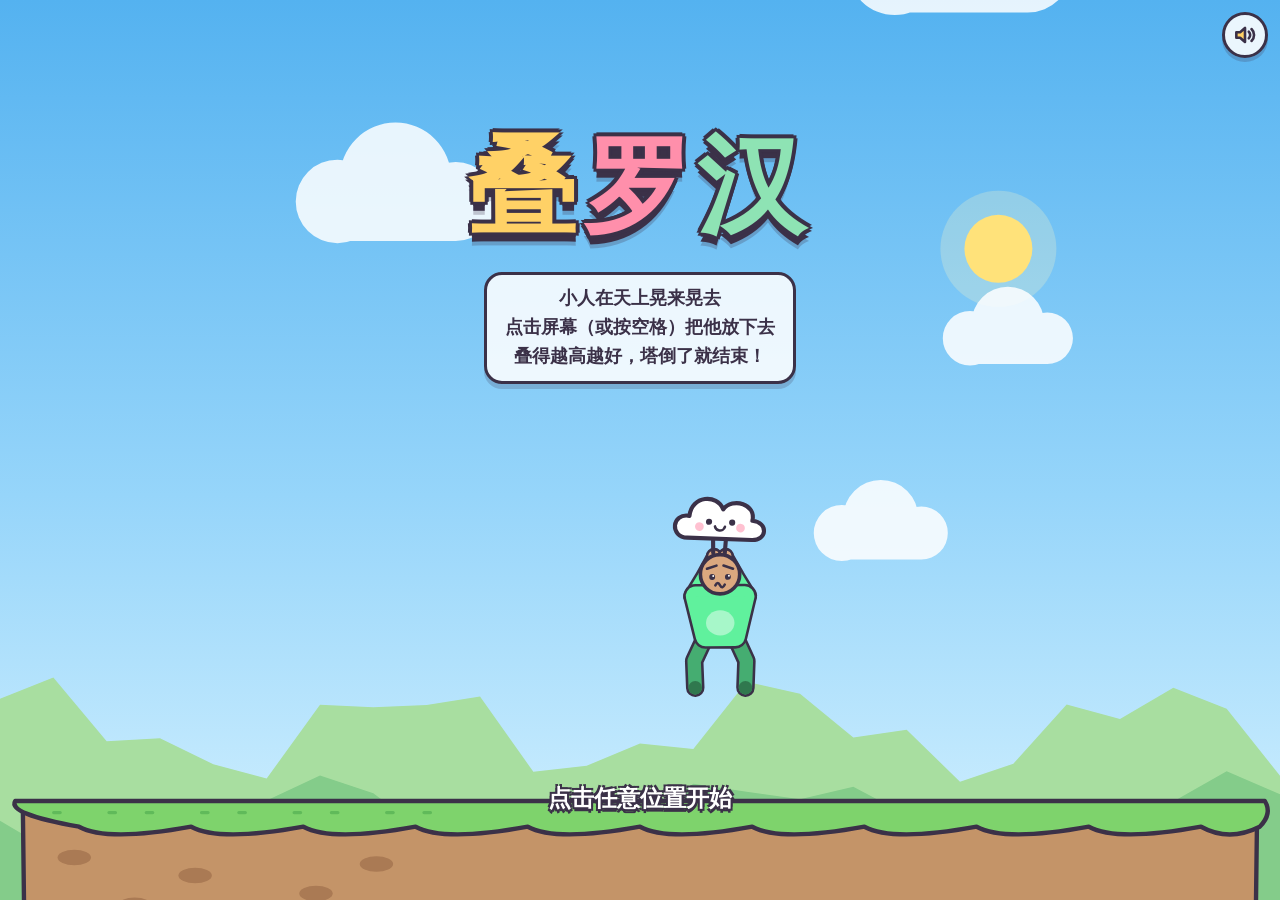
==== commit 5588b951: "叠罗汉: softer tower, forgiving landings, collapse camera, richer feedback - Landing offsets are rememb" ====
--- a/dieluohan.html
+++ b/dieluohan.html
@@ -79,6 +79,11 @@
   background:rgba(255,255,255,.86);border:3px solid var(--ink);border-radius:18px;padding:9px 18px 10px;
   box-shadow:0 5px 0 rgba(59,49,72,.2);
 }
+#sBest{
+  display:none;margin-top:12px;font-size:min(4.2vw,17px);font-weight:900;color:var(--ink);
+  background:#ffd166;border:3px solid var(--ink);border-radius:999px;padding:4px 16px 5px;box-shadow:0 4px 0 rgba(59,49,72,.2);
+}
+#sBest.on{display:inline-block;}
 #tap{
   margin-top:auto;margin-bottom:min(9vh,70px);font-size:min(5.4vw,23px);font-weight:900;color:#fff;
   text-shadow:-2px -2px 0 var(--ink),2px -2px 0 var(--ink),-2px 2px 0 var(--ink),2px 2px 0 var(--ink),0 4px 0 var(--ink);
@@ -111,6 +116,10 @@
   box-shadow:0 6px 0 var(--ink);cursor:pointer;touch-action:manipulation;outline:none;
 }
 #again:active{transform:translateY(4px);box-shadow:0 2px 0 var(--ink);}
+@media (max-height:460px) and (min-aspect-ratio:3/2){
+  #over{align-items:flex-end;padding-right:max(4vw,env(safe-area-inset-right));}
+  #over #card{width:min(44vw,360px);}
+}
 @media (max-height:460px){
   h1{font-size:min(11vw,21vh);text-shadow:-2px -2px 0 var(--ink),2px -2px 0 var(--ink),-2px 2px 0 var(--ink),2px 2px 0 var(--ink),0 -3px 0 var(--ink),0 3px 0 var(--ink),-3px 0 0 var(--ink),3px 0 0 var(--ink),0 6px 0 var(--ink);} #start .sp{flex-basis:2%;} #how{margin-top:8px;font-size:12.5px;line-height:1.45;padding:4px 14px 5px;border-width:2.5px;}
   #tap{margin-bottom:5vh;font-size:18px;}
@@ -133,6 +142,7 @@
   <div class="sp"></div>
   <h1><span>叠</span><span>罗</span><span>汉</span></h1>
   <div id="how">小人在天上晃来晃去<br>点击屏幕（或按空格）把他放下去<br>叠得越高越好，塔倒了就结束！</div>
+  <div id="sBest"></div>
   <div id="tap">点击任意位置开始</div>
 </div>
 <div id="over" class="panel">
@@ -155,10 +165,11 @@
 var HS = 1 / 600;           // substep length (the fixed timestep)
 var GRAV = 1250;            // world units / s^2 (y points down, ground at y = 0)
 var NP = 13, NB = 16, MAXR = 64;
-var GROUND_HALF = 205;      // half width of the ground platform
+var GROUND_HALF = 480;      // half width of the ground platform (a wide floating island)
 var WIND_ACC = 100;          // lateral acceleration of wind strength 1.0
 var VMAX = 1700;
 var MU = 0.9, MU_G = 1.0, MU_HEAD = 0.12, FOOT_GRACE = 40;
+var HANG_SHARE = 0.4;        // share of an emergency hold's pull that the tower actually feels
 // particle indices
 var P_H = 0, P_SL = 1, P_SR = 2, P_HL = 3, P_HR = 4, P_EL = 5, P_ER = 6, P_AL = 7, P_AR = 8, P_KL = 9, P_KR = 10, P_FL = 11, P_FR = 12;
 var BONES = [1,2, 3,4, 1,3, 2,4, 1,4, 2,3, 0,1, 0,2, 1,5, 5,7, 2,6, 6,8, 3,9, 9,11, 4,10, 10,12];
@@ -211,33 +222,47 @@
 function lerp(a, b, t) { return a + (b - a) * t; }
 
 // ---------- ragdoll construction ----------
-var PALETTE = ['#ff8fab', '#ffd166', '#8ee3b4', '#7cc6fe', '#c3a6ff', '#ffa770', '#f6e58d', '#7eddd3', '#ff9aa2', '#b5ead7', '#a0c4ff', '#ffc6ff', '#fdffb6', '#9bf6ff', '#ffb4a2'];
+var SKINS = ['#ffe8d2', '#ffdcc0', '#f3c9a2', '#dba87f', '#b98560'];
+var hueNext = 0, lastSpecial = 0;
+function hslHex(h, sat, li) {             // h in degrees, sat / li in 0..1 -> '#rrggbb'
+  h = ((h % 360) + 360) % 360;
+  var c = (1 - Math.abs(2 * li - 1)) * sat, x = c * (1 - Math.abs((h / 60) % 2 - 1)), m = li - c / 2, r = 0, g = 0, b = 0;
+  if (h < 60) { r = c; g = x; } else if (h < 120) { r = x; g = c; } else if (h < 180) { g = c; b = x; } else if (h < 240) { g = x; b = c; } else if (h < 300) { r = x; b = c; } else { r = c; b = x; }
+  var v = (Math.round((r + m) * 255) << 16) | (Math.round((g + m) * 255) << 8) | Math.round((b + m) * 255);
+  return '#' + ('000000' + v.toString(16)).slice(-6);
+}
+function pickColor() {                    // golden-angle hue rotation: neighbours never share a colour
+  hueNext = (hueNext + 137.508 + rr(-14, 14)) % 360;
+  var h = hueNext, li = (h > 40 && h < 190) ? 0.66 : 0.73;         // yellows / greens a touch darker so they stay readable
+  return hslHex(h, rr(0.78, 0.95), li + rr(-0.03, 0.03));
+}
 function newRag(kind) {
   var slot = -1, i;
   for (i = 0; i < MAXR; i++) if (!slots[i]) { slot = i; break; }
   if (slot < 0) return null;
   var k = rr(0.86, 1.14), fat = rr(0.05, 0.6), massMul;
-  if (kind === 'fat') { k = rr(0.92, 1.02); fat = rr(1.25, 1.45); }
-  else if (kind === 'long') { k = rr(1.42, 1.58); fat = rr(0.0, 0.2); }
+  if (kind === 'fat') { k = rr(0.88, 0.98); fat = rr(1.4, 1.6); }
+  else if (kind === 'long') { k = rr(1.5, 1.66); fat = rr(0.0, 0.15); }
   massMul = kind === 'fat' ? 2.0 : kind === 'long' ? 1.35 : (0.55 + 0.45 * k) * (0.85 + 0.35 * fat);
   var r = {
     slot: slot, base: slot * NP, sbase: slot * NSH, kind: kind, k: k, fat: fat, massMul: massMul,
-    color: PALETTE[(rnd() * PALETTE.length) | 0], skin: rnd() < 0.5 ? '#ffe8d2' : (rnd() < 0.5 ? '#ffdcc0' : '#f5cfa8'),
-    hair: (rnd() * 5) | 0, blush: rnd() < 0.7,
+    color: pickColor(), skin: SKINS[Math.min(4, (rnd() * rnd() * 6.2) | 0)],
+    hair: (rnd() * 8) | 0, blush: rnd() < 0.7, pants: rnd() < 0.5,
     rl: 5.5 + (kind === 'fat' ? 1.2 : 0), ra: 4.4 + (kind === 'fat' ? 0.8 : 0), rt: 6, rb: 6 + 3.6 * fat,
     rh: (kind === 'fat' ? 14.2 : rr(12.4, 13.6)), fs: 19.5,
     lt: 22 * k, ls: 22 * k, th: 33 * (kind === 'long' ? k * 0.92 : k),
     hw: 9 + 4.5 * fat, sw: 21 + 3 * Math.min(fat, 1.4),
     au: 18.5 * (0.45 + 0.55 * k), af: 18.5 * (0.45 + 0.55 * k),
     blen: new Float64Array(NB), armLen: new Float64Array(12), rx: new Float64Array(NP), ry: new Float64Array(NP), qx: new Float64Array(NP), qy: new Float64Array(NP),
-    cmSum: 0, height: 0, shoulderH: 0,
+    cmSum: 0, height: 0, shoulderH: 0, shear: 0, lean: 0, leanT: 0, swayS: 0, poseC: 0, poseS: 0,
     state: 'carried', tone: 0.004, armTone: 0.006, upK: 0, upMax: 0.0004, massScale: 1, windF: 1,
     armOn: [true, true], grab: [null, null], grabCool: [0, 0], hold: [null, null], holdCool: 0, above: 0, armA1: [1.0, 1.0], armA2: [1.3, 1.3],
     tilt: 0, comx: 0, comy: 0, cvx: 0, cvy: 0, speed: 0, maxSpeed: 0,
     minx: 0, miny: 0, maxx: 0, maxy: 0, gc: 0, touch: 0, touchRag: null, hitSpeed: 0, hitX: 0, hitY: 0, hitOther: null,
     footL: 0, footR: 0, pivot: 0, dampRel: 0, dampC0: 0.1, dampC1: 0, dampV0: 1, isBase: false, age: 0, landT: -1, calmT: 0, stacked: false, stackIdx: -1, settleHeadY: 0, tiltT: 0, feetOn: null,
     face: 'nervous', faceT: 0, blinkT: rr(1, 4), blink: 0, squash: 0, squashV: 0, sweatT: 0, lookX: 0, lookY: 0,
-    flail: 0, flailPh: rr(0, 6.28), crouch: 0, crouchV: 0, dead: false, reliefT: 0, dizzyPh: rr(0, 6.28), voice: rr(0.75, 1.45)
+    flail: 0, flailPh: rr(0, 6.28), crouch: 0, crouchV: 0, dead: false, reliefT: 0, dizzyPh: rr(0, 6.28), voice: rr(0.75, 1.45),
+    legDrag: 0, swPhi: 1, swU: 0, swUv: 0, swStepU: 0, swStepF: 0, landOff: 0, ghost: [null, null], ghostT: [0, 0], heldBy: 0, kick: 0, kickT: 0, limpAt: 0, slip: false, slipT: 0, hangT: 0, hung: false, gaveUp: false, hop: 0, hopT: 0, hopLand: 0, slipMode: 0, noCol: false, pivFoot: P_FL, stanceT: 0, grabN: 0, limpT: 0, tipT: 0, reach: [null, null], ripT: -1, ripK: 0, lostT: 0
   };
   buildPose(r, 0);
   // bones from the rest pose
@@ -264,18 +289,24 @@
 // Standing rest pose in local coordinates (origin between the feet on the floor, y negative = up).
 // crouch 0..1 lowers the hips and bends the knees outward. Arm targets come from armA1/armA2.
 function buildPose(r, crouch) {
-  var rx = r.rx, ry = r.ry, L = r.lt + r.ls, D = L * (0.965 - 0.3 * crouch);
-  var dxh = r.fs - r.hw, yh = -r.rl - Math.sqrt(Math.max(1, D * D - dxh * dxh));
+  // r.shear shifts the whole upper body sideways relative to the planted feet (lean memory + tower sway);
+  // only the legs change shape, so no bone length is violated.
+  var rx = r.rx, ry = r.ry, L = r.lt + r.ls, D = L * (0.965 - 0.3 * crouch), sh = r.shear;
+  var dxh = r.fs - r.hw, dxm = dxh + Math.abs(sh), yh = -r.rl - Math.sqrt(Math.max(1, D * D - dxm * dxm));
+  r.poseC = crouch; r.poseS = sh;
   rx[P_FL] = -r.fs; ry[P_FL] = -r.rl; rx[P_FR] = r.fs; ry[P_FR] = -r.rl;
-  rx[P_HL] = -r.hw; ry[P_HL] = yh; rx[P_HR] = r.hw; ry[P_HR] = yh;
-  // knee: circle intersection (hip, lt) & (foot, ls), outward solution
-  var ex = dxh, ey = -r.rl - yh, d = Math.hypot(ex, ey), a = (r.lt * r.lt - r.ls * r.ls + d * d) / (2 * d);
-  var h = Math.sqrt(Math.max(0, r.lt * r.lt - a * a)), ux = ex / d, uy = ey / d;
-  var kx = r.hw + ux * a + uy * h, ky = yh + uy * a - ux * h;
-  rx[P_KR] = kx; ry[P_KR] = ky; rx[P_KL] = -kx; ry[P_KL] = ky;
+  rx[P_HL] = -r.hw + sh; ry[P_HL] = yh; rx[P_HR] = r.hw + sh; ry[P_HR] = yh;
+  // knees: circle intersection (hip, lt) & (foot, ls), outward solution, one leg at a time
+  var sd, hi, fi, ki, ex, ey, d, a, h, ux, uy;
+  for (sd = -1; sd <= 1; sd += 2) {
+    hi = sd > 0 ? P_HR : P_HL; fi = sd > 0 ? P_FR : P_FL; ki = sd > 0 ? P_KR : P_KL;
+    ex = rx[fi] - rx[hi]; ey = ry[fi] - ry[hi]; d = Math.hypot(ex, ey); if (d > L * 0.999) d = L * 0.999;
+    a = (r.lt * r.lt - r.ls * r.ls + d * d) / (2 * d); h = Math.sqrt(Math.max(0, r.lt * r.lt - a * a)); ux = ex / d; uy = ey / d;
+    rx[ki] = rx[hi] + ux * a + sd * uy * h; ry[ki] = ry[hi] + uy * a - sd * ux * h;
+  }
   var ys = yh - r.th;
-  rx[P_SL] = -r.sw; ry[P_SL] = ys; rx[P_SR] = r.sw; ry[P_SR] = ys;
-  rx[P_H] = 0; ry[P_H] = ys - (r.rh + r.rt - 4);
+  rx[P_SL] = -r.sw + sh; ry[P_SL] = ys; rx[P_SR] = r.sw + sh; ry[P_SR] = ys;
+  rx[P_H] = sh; ry[P_H] = ys - (r.rh + r.rt - 4);
   r.height = -(ry[P_H] - r.rh); r.shoulderH = -ys + r.rt;
   poseArms(r);
   var cx = 0, cy = 0, m = 0, i, j;
@@ -318,7 +349,7 @@
   g.on = false;
 }
 function addHold(ra, side, rb, b1, b2, t, rest) {
-  var g = { on: true, ra: ra, side: side, hi: ra.base + (side ? P_FR : P_FL), rb: rb, b1: b1, b2: b2, t: t, rest: rest, comp: 0.0005, stretch: 0, age: 0, over: 0 };
+  var g = { on: true, ra: ra, side: side, hi: ra.base + (side ? P_FR : P_FL), rb: rb, b1: b1, b2: b2, t: t, rest: rest, comp: 0.0005, stretch: 0, age: 0, over: 0, teeter: false };
   ra.hold[side] = g; holds.push(g);
   return g;
 }
@@ -330,7 +361,7 @@
 function addGrab(ra, side, rb, b1, b2, t) {
   var hi = ra.base + (side ? P_AR : P_AL);
   var tx = px[b1] * (1 - t) + px[b2] * t, ty = py[b1] * (1 - t) + py[b2] * t;
-  var g = { on: true, ra: ra, side: side, hi: hi, rb: rb, b1: b1, b2: b2, t: t, rest: Math.hypot(tx - px[hi], ty - py[hi]), comp: 0.0012, stretch: 0, age: 0, over: 0, held: 0 };
+  var g = { on: true, ra: ra, side: side, hi: hi, rb: rb, b1: b1, b2: b2, t: t, rest: Math.hypot(tx - px[hi], ty - py[hi]), comp: 0.0012, stretch: 0, age: 0, over: 0, held: 0, hang: false };
   ra.grab[side] = g; ra.armOn[side] = false; grabs.push(g);
   return g;
 }
@@ -404,6 +435,7 @@
       dth *= fc >= FOOT_GRACE ? 1 : fc / FOOT_GRACE;
     }
     else if (r.pivot === 2) { pvx = (px[b + P_AL] + px[b + P_AR]) * 0.5; pvy = (py[b + P_AL] + py[b + P_AR]) * 0.5; }
+    else if (r.pivot === 3) { pvx = px[b + r.pivFoot]; pvy = py[b + r.pivFoot]; }       // teetering on one foot
     else {                                                   // airborne: true centre of mass, so no momentum is injected
       pvx = 0; pvy = 0; m = 0;
       for (i = 0; i < NP; i++) { k = b + i; pvx += px[k] * BASEM[i]; pvy += py[k] * BASEM[i]; m += BASEM[i]; }
@@ -422,7 +454,7 @@
   }
 }
 function solveLinks(arr) {      // soft, pull-only springs: hand grabs and foot-holds
-  var n = arr.length, i, g, t, tx, ty, dx, dy, d, C, wh, w1, w2, wb, lam, hi, b1, b2, nx, ny;
+  var n = arr.length, i, g, t, tx, ty, dx, dy, d, C, wh, w1, w2, wb, lam, hi, b1, b2, nx, ny, kh, kb;
   for (i = 0; i < n; i++) {
     g = arr[i]; hi = g.hi; b1 = g.b1; b2 = g.b2; t = g.t;
     tx = px[b1] * (1 - t) + px[b2] * t; ty = py[b1] * (1 - t) + py[b2] * t;
@@ -431,8 +463,11 @@
     C = d - g.rest; if (C <= 0 || d < 1e-9) continue;
     wh = pw[hi]; w1 = pw[b1] * (1 - t); w2 = pw[b2] * t; wb = w1 * (1 - t) + w2 * t;
     lam = C / (wh + wb + g.comp / (HS * HS)); nx = dx / d; ny = dy / d;
-    px[hi] += nx * lam * wh; py[hi] += ny * lam * wh;
-    px[b1] -= nx * lam * w1; py[b1] -= ny * lam * w1; px[b2] -= nx * lam * w2; py[b2] -= ny * lam * w2;
+    // emergency holds (a dangling body, a toe-hold): the tower braces itself and only feels part of the pull
+    kh = 1; kb = 1;
+    if (g.hang) { if (g.ra.slip) kb = HANG_SHARE; else kh = HANG_SHARE; } else if (g.teeter) kb = HANG_SHARE;
+    px[hi] += nx * lam * wh * kh; py[hi] += ny * lam * wh * kh;
+    px[b1] -= nx * lam * w1 * kb; py[b1] -= ny * lam * w1 * kb; px[b2] -= nx * lam * w2 * kb; py[b2] -= ny * lam * w2 * kb;
   }
 }
 // the base ragdoll digs its feet in: pull-only springs to the spots where its feet were planted
@@ -564,21 +599,21 @@
   }
   nPairs = 0;
   for (q = 0; q < n; q++) {
-    var A = rags[q]; if (A.state === 'carried') continue;
+    var A = rags[q]; if (A.state === 'carried' || A.noCol) continue;
     for (p = q + 1; p < n; p++) {
-      var B = rags[p]; if (B.state === 'carried') continue;
+      var B = rags[p]; if (B.state === 'carried' || B.noCol) continue;
       if (A.maxx < B.minx || B.maxx < A.minx || A.maxy < B.miny || B.maxy < A.miny) continue;
-      ga = A.grab; gb = B.grab;
+      ga = A.grab; gb = B.grab; var hA = A.ghost, hB = B.ghost;
       for (i = 0; i < NSH; i++) {
         sa = A.sbase + i; ca = scat[sa];
         sideA = ca === 2 ? ((i - 5) & 1) : -1;
-        if (sideA >= 0 && ga[sideA] && ga[sideA].rb === B) continue;        // an arm does not collide with what it holds
+        if (sideA >= 0 && ((ga[sideA] && ga[sideA].rb === B) || (hA[sideA] === B && A.ghostT[sideA] > 0))) continue;        // an arm does not collide with what it holds (or has only just let go of)
         for (k = 0; k < NSH; k++) {
           sb = B.sbase + k; cb = scat[sb];
           if (sminx[sa] > smaxx[sb] || sminx[sb] > smaxx[sa] || sminy[sa] > smaxy[sb] || sminy[sb] > smaxy[sa]) continue;
           if (ca === 2 && cb === 2) continue;                                // arms pass arms (keeps grabbing calm)
           sideB = cb === 2 ? ((k - 5) & 1) : -1;
-          if (sideB >= 0 && gb[sideB] && gb[sideB].rb === A) continue;
+          if (sideB >= 0 && ((gb[sideB] && gb[sideB].rb === A) || (hB[sideB] === A && B.ghostT[sideB] > 0))) continue;
           if (nPairs < MAXPAIR) { pairA[nPairs] = sa; pairB[nPairs] = sb; nPairs++; }
         }
       }
@@ -593,6 +628,11 @@
   var gy = GRAV * HS;
   for (q = 0; q < n; q++) {
     r = rags[q]; b = r.base; f = ax * r.windF;
+    if (r.swStepU !== 0 || r.swStepF !== 0) {          // tower sway: imposed displacement (adds no velocity)
+      c = r.swStepU; sp = r.swStepF;
+      for (i = 0; i < 9; i++) px[b + i] += c;
+      px[b + P_KL] += (c + sp) * 0.5; px[b + P_KR] += (c + sp) * 0.5; px[b + P_FL] += sp; px[b + P_FR] += sp;
+    }
     for (i = 0; i < NP; i++) {
       k = b + i;
       if (pw[k] === 0) { ox[k] = px[k]; oy[k] = py[k]; continue; }
@@ -626,6 +666,10 @@
       if (i < 5) { mvx += vxx; mvy += vyy; }
     }
     r.maxSpeed = ms; r.cvx = mvx * 0.2; r.cvy = mvy * 0.2;
+    if (r.legDrag > 0) {            // air drag on the dangling legs of the carried one: they trail behind the swing
+      c = r.legDrag * HS;
+      for (i = 9; i < 13; i++) { k = b + i; vx[k] -= vx[k] * c; }
+    }
     if (r.dampRel > 0) {            // balance damping: lateral motion relative to the own feet
       var vf = r.pivot === 2 ? carrier.vx : (vx[b + P_FL] + vx[b + P_FR]) * 0.5, cr = r.dampRel * HS;
       for (i = 0; i < 11; i++) { k = b + i; vx[k] -= (vx[k] - vf) * cr; }
@@ -638,19 +682,25 @@
 var gstate = 'ready';
 var stack = [];                 // ragdolls counted as stacked, in landing order (stack[0] = base)
 var carried = null, faller = null, baseRag = null;
-var carrier = { x: 0, y: -330, vx: 0, phase: 0, cx: 0, amp: 80, omega: 1.15, readyT: 0, emptyT: 0, bob: 0 };
+var carrier = { x: 0, y: -330, vx: 0, phase: 0, cx: 0, amp: 72, omega: 1.7, readyT: 0, emptyT: 0, bob: 0 };
 var gameTime = 0, realTime = 0, subCount = 0, physAcc = 0, timeScale = 1;
-var sway = 0, swayRaw = 0, shownH = 0, maxCount = 0, dropCount = 0, towerTopY = 0, towerTopYs = 0;
-var best = 0, bestCount = 0, newRecord = false, runBestAtStart = 0;
-var collapseT = 0, collapsePhase = 0, failX = 0, failY = 0, spawnDelay = 0;
-var wind = { forced: null, cur: 0, target: 0, phase: 0, t: 0, next: 9, hold: 2, leaf: 0 };
-var camBump = 0, shakeT = 0;
-var fxLand = [], fxEvents = [];     // event queues consumed by the renderer / audio layer
+var sway = 0, swayRaw = 0, shownH = 0, maxCount = 0, dropCount = 0, towerTopY = 0;
+var best = 0, bestCount = 0, newRecord = false, hadBest = false, beatBest = false, failReason = '';
+var collapseT = 0, collapsePhase = 0, failX = 0, failY = 0, failDir = 0, spawnDelay = 0, limpFront = 0;
+var wind = { forced: null, cur: 0, target: 0, phase: 0, t: 0, next: 9, hold: 2, leaf: 0, str: 0 };
+var camBump = 0;
+// whole-tower sway: one damped oscillator (top displacement in world units) that every stacked ragdoll follows by
+// shifting its upper body over its planted feet; landings kick it, wind and hanging people pull it.
+var swX = 0, swV = 0, swW = 4.2, swPull = 0, swKick = 0, risk = 0, riskDir = 0;
+var tip = { on: false, j: -2, t: 0, over: 0, dir: 0 };
+var fxEvents = [];                  // event queue consumed by the renderer / audio layer
 var TONE0 = 0.035, TONE_K = 0.9, UP0 = 0.0002, UP_K = 0, UP_LIM = 0.03, MASS_K = 0.5, DAMP_REL = 4.5, BASE_UP = 0.0002, GH_C = 0.5, GH_BREAK = 3;
 var TONE_P = 2, PAN_SOFT = 0.35;
 var FALL_TONE = 0.02, FALL_ARM = 0.004, FALL_UP = 0.012;
-var GRAB_C = 0.0012, GRAB_BREAK = 16;
+var GRAB_C = 0.0012, GRAB_BREAK = 16, HANG_C = 0.0022, HANG_BREAK = 84, HANG_REACH = 34;
 var HOLD_C = 0.0006, HOLD_K = 0.6, HOLD_BREAK = 6, HOLD_P = 3;
+var ABSORB_T = 0.22, ABSORB_Y = 0.5, ABSORB_X = 0.22;
+var KEEP = 0.45, LEAN_MAX = 9, SUP_B = 23, SW_ZETA = 0.15, SW_P = 1.15, SW_KICK = 1;
 var STORE_KEY = 'dieluohan_xpbd_best_v1';
 function loadBest() {
   try {
@@ -664,16 +714,18 @@
 function emit(type, a, b, c, d) { if (fxEvents.length < 200) fxEvents.push({ type: type, a: a, b: b, c: c, d: d }); }
 
 function setState(r, st) {
-  r.state = st; r.faceT = 0;
-  if (st === 'carried') { r.tone = 0.008; r.armTone = 0; r.upK = 0.0007; r.upMax = 0.002; r.dampC0 = 1.6; r.dampC1 = 0; r.dampV0 = 1; r.windF = 0.25; r.face = 'nervous'; r.pivot = 2; r.dampRel = 30; }
+  r.state = st; r.faceT = 0; r.legDrag = 0; if (st !== 'falling') r.noCol = false;
+  if (st === 'carried') { r.tone = 0.0045; r.armTone = 0; r.upK = 0.0005; r.upMax = 0.0016; r.dampC0 = 0.9; r.dampC1 = 0; r.dampV0 = 1; r.windF = 0.25; r.face = 'nervous'; r.pivot = 2; r.dampRel = 7; r.legDrag = 2.2; }
   else if (st === 'falling') { r.tone = FALL_TONE; r.armTone = FALL_ARM; r.upK = FALL_UP; r.upMax = 0.01; r.dampC0 = 0.05; r.dampC1 = 0; r.dampV0 = 1; r.windF = 1; r.face = 'terror'; r.pivot = 0; r.dampRel = 0; }
   else if (st === 'landed') { r.dampC0 = 0.55; r.dampC1 = 24; r.dampV0 = 9; r.windF = 1; r.pivot = 1; r.dampRel = DAMP_REL; }
-  else if (st === 'limp') { r.tone = 0; r.armTone = 0; r.upK = 0; r.dampC0 = 0.22; r.dampC1 = 16; r.dampV0 = 8; r.windF = 0.12; r.armOn[0] = r.armOn[1] = true; r.pivot = 0; r.dampRel = 0; }
+  else if (st === 'limp') { r.tone = 0; r.armTone = 0; r.upK = 0; r.dampC0 = 0.22; r.dampC1 = 16; r.dampV0 = 8; r.windF = 0.12; r.armOn[0] = r.armOn[1] = true; r.pivot = 0; r.dampRel = 0; r.slip = false; }
 }
 function pickKind() {
   if (dropCount < 2) return 'normal';
-  var u = rnd();
-  return u < 0.11 ? 'fat' : u < 0.22 ? 'long' : 'normal';
+  var u = rnd(), gap = dropCount - lastSpecial, k = 'normal';
+  if (gap >= 2) { if (u < 0.12) k = 'fat'; else if (u < 0.24) k = 'long'; else if (gap >= 7) k = u < 0.62 ? 'fat' : 'long'; }
+  if (k !== 'normal') lastSpecial = dropCount;
+  return k;
 }
 function hangLen(r) { return r.au + r.af + r.shoulderH - r.rt; }       // hands -> soles when dangling
 function carrierTargetY(r) { return towerTopY - 78 - (r ? hangLen(r) : 125); }
@@ -684,7 +736,6 @@
   r.armA1[0] = r.armA1[1] = 3.05; r.armA2[0] = r.armA2[1] = 3.1; poseArms(r);
   var ty = carrierTargetY(r);
   if (stack.length === 0 && gstate !== 'playing') carrier.y = ty;
-  // hang it from the carrier: local origin (feet) below the hands
   // hang it under the carrier with straight arms reaching up to the two grip points
   var L = r.au + r.af, dxs = r.sw - 4.5, drop = Math.sqrt(Math.max(1, L * L - dxs * dxs)) * 0.985, b = r.base, sd, sh, k;
   placeRag(r, carrier.x, carrier.y + drop - r.ry[P_SL]);
@@ -711,11 +762,12 @@
   }
 }
 prePhysics = pinCarried;
+var REL_KEEP = 0.2;             // share of the swing speed a released ragdoll keeps
 function releaseCarried() {
   var r = carried; if (!r) return false;
-  var b = r.base, i;
+  var b = r.base, i, m = 0, cx = 0, cy = 0, w;
   pw[b + P_AL] = 1 / (BASEM[P_AL] * r.massMul); pw[b + P_AR] = 1 / (BASEM[P_AR] * r.massMul);
-  var rvx = r.cvx * 0.2;                                   // keep only a little of the swing, no spin
+  var rvx = carrier.vx * REL_KEEP;                         // keep only a little of the swing, and none of the dangling spin
   for (i = 0; i < NP; i++) { vx[b + i] = rvx; vy[b + i] = 0; }
   r.armOn[0] = r.armOn[1] = true;
   r.armA1[0] = r.armA1[1] = 2.5; r.armA2[0] = r.armA2[1] = 2.9; poseArms(r);
@@ -730,71 +782,96 @@
   return releaseCarried();
 }
 function fallTime(r) {
-  var soles = py[r.base + P_FL] + r.rl, sup = stack.length ? supportY() : 0;
+  var soles = Math.max(py[r.base + P_FL], py[r.base + P_FR]) + r.rl, sup = stack.length ? supportY() : 0;
   var d = sup - soles; if (d < 1) d = 1;
   return Math.sqrt(2 * d / GRAV);
 }
 function topRag() { return stack.length ? stack[stack.length - 1] : null; }
 function supportY() { var t = topRag(); return t ? (py[t.base + P_SL] + py[t.base + P_SR]) * 0.5 - t.rt : 0; }
 function supportX() { var t = topRag(); return t ? (px[t.base + P_SL] + px[t.base + P_SR]) * 0.5 : carrier.cx; }
+function feetX(r) { return (px[r.base + P_FL] + px[r.base + P_FR]) * 0.5; }
+// where the tower top will have swayed to after tau seconds (closed form of the sway oscillator)
+function swayAhead(tau) {
+  if (stack.length < 2) return 0;
+  var w = swW, z = SW_ZETA, wd = w * Math.sqrt(1 - z * z), e = Math.exp(-z * w * tau), x0 = swX - swPull;
+  return swPull + e * (x0 * Math.cos(wd * tau) + (swV + z * w * x0) / wd * Math.sin(wd * tau)) - swX;
+}
 function aimInfo() {
   var r = carried, can = gstate === 'playing' && !!r && carrier.readyT <= 0;
   if (!r) return { canDrop: false, x: carrier.x, targetX: supportX() };
-  var t = fallTime(r), drift = 0.2 * r.cvx * t + 0.5 * windNow * WIND_ACC * t * t;
-  return { canDrop: can, x: r.comx, targetX: supportX() - drift };
+  var t = fallTime(r), drift = REL_KEEP * carrier.vx * t + 0.5 * windNow * WIND_ACC * t * t;
+  // x = where the feet are now; targetX = where they have to be at the moment of release for a centred landing
+  return { canDrop: can, x: feetX(r), targetX: supportX() + swayAhead(t) - drift };
 }
 // ---------- per-tick ragdoll upkeep ----------
 function updateTone() {
-  var n = stack.length, i, r, above, pan, extra = 0;
-  for (i = 0; i < rags.length; i++) if (rags[i].state === 'landed' && !rags[i].stacked) extra++;
+  var n = stack.length, i, r, above, pan, extra = 0, wf = clamp(3.2 / Math.max(1, n), 0.12, 0.6);
+  for (i = 0; i < rags.length; i++) if (rags[i].state === 'landed' && !rags[i].stacked && !rags[i].slip) extra++;
   for (i = 0; i < rags.length; i++) {
     r = rags[i];
     if (r.state !== 'landed') continue;
+    if (r.slip) {                                    // lost its footing: goes limp, only the arms still try
+      r.tone = r.slipMode === 1 ? 0.012 : 0.0025; r.armTone = 0.004; r.upK = 0; r.upMax = 0; r.above = 0; r.windF = 1; r.dampRel = 0; r.pivot = 0;
+      if (r.slipMode === 1 && (r.hold[0] || r.hold[1])) { r.pivot = 3; r.pivFoot = r.hold[0] ? P_FL : P_FR; r.upK = 0.004; r.upMax = TEETER_UP; }   // windmilling on one foot
+      r.dampC0 = r.slipMode === 1 ? 1.4 : (r.grab[0] || r.grab[1] || r.heldBy > 0 ? 1.6 : 0.3); r.dampC1 = 0;
+      setMassScale(r, 1); continue;
+    }
     above = r.stacked ? (n - 1 - r.stackIdx + extra) : 0;
     pan = clamp(sway * 1.1, 0, 1);
-    var soft = gstate === 'collapsing' ? 0.25 : 1;
+    var soft = gstate === 'collapsing' ? 0.25 : (tip.on && r.stacked && r.stackIdx > tip.j ? 0.5 : 1);
     r.tone = Math.min(0.5, TONE0 * Math.pow(1 + TONE_K * above, TONE_P)) * (1 - PAN_SOFT * pan) * soft;
     r.armTone = 0.003 * soft;
     r.above = above;
-    r.upK = gstate === 'collapsing' ? 0 : (r === baseRag || r.isBase ? BASE_UP : Math.min(0.03, UP0 * (1 + UP_K * above)) * (1 - PAN_SOFT * pan));
+    r.upK = (gstate === 'collapsing' || soft < 1) ? 0 : (r === baseRag || r.isBase ? BASE_UP : Math.min(0.03, UP0 * (1 + UP_K * above)) * (1 - PAN_SOFT * pan));
     r.upMax = r.upK * UP_LIM;
+    r.windF = r.stacked ? wf : 1; r.dampRel = DAMP_REL; r.dampC0 = 0.55; r.dampC1 = 24; r.pivot = 1;
     setMassScale(r, 1 + MASS_K * above);
   }
 }
 function landFx(r, other, speed) {
-  var k = clamp(speed / 520, 0.15, 1.3);
+  var k = clamp(speed / 520, 0.15, 1.3), i, d, s;
   r.crouchV += 3.2 * k; r.squashV += 5 * k;
-  if (other) { other.crouchV += 1.9 * k; other.squashV += 3.5 * k; var o2 = other.feetOn; if (o2) o2.crouchV += 0.8 * k; }
+  if (other && other.stacked) {                    // the squash travels down the tower like a ripple
+    for (i = other.stackIdx, d = 0; i >= 0 && d < 9; i--, d++) { s = stack[i]; s.kick = 2.0 * k * Math.pow(0.74, d); s.kickT = 0.001 + d * 0.045; }
+  } else if (other) { other.crouchV += 1.9 * k; other.squashV += 3.5 * k; }
   camBump += 5 * k;
   emit('land', r, other, speed);
 }
 function stepCrouch(r, dt) {
+  if (r.kickT > 0) { r.kickT -= dt; if (r.kickT <= 0) { r.crouchV += r.kick; r.squashV += r.kick * 1.8; r.kickT = 0; } }
   if (r.crouch === 0 && r.crouchV === 0) return;
   r.crouchV += (-190 * r.crouch - 15 * r.crouchV) * dt; r.crouch += r.crouchV * dt;
   if (r.crouch > 0.55) { r.crouch = 0.55; if (r.crouchV > 0) r.crouchV = 0; }
   if (r.crouch < -0.04) { r.crouch = -0.04; if (r.crouchV < 0) r.crouchV = 0; }
   if (Math.abs(r.crouch) < 0.0015 && Math.abs(r.crouchV) < 0.02) { r.crouch = 0; r.crouchV = 0; }
-  buildPose(r, r.crouch);
 }
 function headTop(r) { return py[r.base + P_H] - r.rh; }
 function becomeStacked(r) {
+  var pt = topRag();
+  r.swPhi = 1; r.swU = pt ? pt.swU : 0; r.swUv = 0;
   r.stacked = true; r.stackIdx = stack.length; stack.push(r);
-  r.settleHeadY = headTop(r); r.reliefT = 1.6; r.face = 'relief';
+  r.settleHeadY = headTop(r) - 3 * r.crouch * (r.lt + r.ls) * 0.3; r.reliefT = 1.6; r.face = 'relief';
+  r.slip = false;
   if (stack.length === 1) baseRag = r;
-  var top = 0, i;
-  for (i = 0; i < stack.length; i++) top = Math.min(top, headTop(stack[i]));
+  if (stack.length > maxCount) maxCount = stack.length;
+  measureTop();
+  emit('stacked', r, shownH / UPM, stack.length);
+  if (faller === r) { faller = null; spawnDelay = 0.22; }
+}
+function measureTop() {
+  var top = 0, i, h;
+  for (i = 0; i < stack.length; i++) { h = headTop(stack[i]); if (h < top) top = h; }
   towerTopY = top;
-  var h = -top;
-  if (h > shownH) shownH = h;
-  if (stack.length > maxCount) maxCount = stack.length;
-  emit('stacked', r, h / UPM);
-  if (faller === r) { faller = null; spawnDelay = 0.3; }
+  if (-top > shownH) shownH = -top;
+  if (hadBest && !beatBest && Math.round(shownH / UPM * 10) / 10 > best + 1e-9) { beatBest = true; emit('record'); }
 }
 function fail(reason, x, y) {
   if (gstate !== 'playing') return;
-  gstate = 'collapsing'; collapseT = 0; collapsePhase = 0; failX = x; failY = y;
+  gstate = 'collapsing'; collapseT = 0; collapsePhase = 0; failX = x; failY = y; failReason = reason;
+  failDir = tip.on ? tip.dir : (Math.abs(swX) > 6 ? (swX > 0 ? 1 : -1) : (stack.length > 1 && Math.abs(x - stack[0].comx) > 8 ? (x > stack[0].comx ? 1 : -1) : 0));
+  if (Math.abs(windNow) > 0.25 && (reason === 'lean' || reason === 'tilt' || reason === 'drop' || reason === 'base')) failReason = 'wind';
   for (var i = 0; i < rags.length; i++) { rags[i].face = 'scream'; rags[i].faceT = 0; }
-  emit('collapse', reason);
+  emit('collapse', failReason);
 }
 var G_FOOTBITS = (1 << P_FL) | (1 << P_FR) | (1 << P_KL) | (1 << P_KR) | (1 << P_AL) | (1 << P_AR) | (1 << P_EL) | (1 << P_ER);
 function checkRag(r, dt) {
@@ -802,14 +879,111 @@
   for (i = 0; i < NP; i++) { y = py[b + i]; if (y > lowest) { lowest = y; lx = px[b + i]; } }
   if (lowest > 34) { fail('off', lx, lowest); return; }                    // fell off the platform
   if (r.gc) {
-    if (r !== baseRag && !r.isBase) { fail('ground', r.comx, 0); return; }  // missed the tower / fell to the ground
+    if (r !== baseRag && !r.isBase) { fail(r.stacked ? 'lean' : 'ground', r.comx, 0); return; }  // missed the tower / fell to the ground
     if (r.gc & ~G_FOOTBITS) { fail('base', r.comx, 0); return; }             // the base ragdoll fell over
   }
   if (r.stacked) {
-    var ht = headTop(r);
+    var ht = headTop(r), tl = tip.on ? 0.62 : 0.95;
     if (ht < r.settleHeadY) r.settleHeadY += (ht - r.settleHeadY) * 0.02;
-    if (ht - r.settleHeadY > 0.42 * r.height) { fail('drop', r.comx, r.comy); return; }
-    if (Math.abs(r.tilt) > 0.95) { r.tiltT += dt; if (r.tiltT > 0.25) { fail('tilt', r.comx, r.comy); return; } } else r.tiltT = 0;
+    if (ht - r.settleHeadY > 0.42 * r.height) { fail(tip.on ? 'lean' : 'drop', r.comx, r.comy); return; }
+    if (Math.abs(r.tilt) > tl) { r.tiltT += dt; if (r.tiltT > (tip.on ? 0.1 : 0.25)) { fail(tip.on ? 'lean' : 'tilt', r.comx, r.comy); return; } } else r.tiltT = 0;
+  } else if (r.slip && !r.grab[0] && !r.grab[1]) {
+    // nobody caught him: once he has dropped well below the top the run is lost (no need to wait for the ground)
+    r.lostT += dt;
+    if (r.lostT > 0.3 && r.comy > towerTopY + 300 && r.cvy > 150) { fail('fell', r.comx, r.comy); return; }
+  } else r.lostT = 0;
+}
+// ---------- the newcomer: stance, teetering, hanging on, hopping back ----------
+function saveMax(n) { return clamp(37 - 0.6 * n, 26, 36); }      // widest first-touch offset that can still be rescued
+function rescueOK() { return risk < 0.85 && !tip.on && Math.hypot(swX, swV / swW) < 34 + stack.length; }
+function startSlip(r) {
+  if (r.slip) return;
+  var top = topRag(), i, b = r.base;
+  r.slip = true; r.slipT = 0; r.hangT = 0; r.lostT = 0; r.face = 'terror'; r.slipMode = 2;
+  if (r.state === 'falling') { setState(r, 'landed'); r.landT = gameTime; r.face = 'terror'; }
+  for (i = holds.length - 1; i >= 0; i--) if (holds[i].ra === r) dropHold(holds[i]);
+  for (i = grabs.length - 1; i >= 0; i--) if (grabs[i].ra === r && !grabs[i].hang) breakGrab(grabs[i], true);
+  r.grabCool[0] = r.grabCool[1] = 0;
+  // partial support: the first touch was close, he is still up there -> one foot keeps a toe-hold and he teeters
+  if (top && !r.gaveUp && r.hop === 0 && Math.abs(r.landOff) <= saveMax(stack.length) && r.comy < supportY() - 6 && rescueOK()) {
+    var sl = top.base + P_SL, sr = top.base + P_SR, f = feetX(r) > supportX() ? 0 : 1, k = b + (f ? P_FR : P_FL);
+    var ax = px[sl], ay = py[sl], dx = px[sr] - ax, dy = py[sr] - ay, l2 = dx * dx + dy * dy, t, d;
+    r.slipMode = 1;
+    if (l2 > 1) {
+      t = clamp(((px[k] - ax) * dx + (py[k] - ay) * dy) / l2, 0.03, 0.97); d = Math.hypot(ax + dx * t - px[k], ay + dy * t - py[k]);
+      if (d < 34) { i = addHold(r, f, top, sl, sr, t, Math.max(top.rt + r.rl, d - 4)); i.teeter = true; i.comp = 0.0012; }
+    }
+  }
+  emit('slip', r, r.slipMode);
+}
+function endSlip(r) { r.slip = false; r.slipT = 0; r.hangT = 0; r.slipMode = 0; }
+function dropAllHolds(r) { for (var i = holds.length - 1; i >= 0; i--) if (holds[i].ra === r) dropHold(holds[i]); }
+function letGo(r, quiet) {
+  var s, any = false;
+  for (s = 0; s < 2; s++) if (r.grab[s]) { breakGrab(r.grab[s], quiet || any); any = true; }
+  for (s = grabs.length - 1; s >= 0; s--) if (grabs[s].rb === r) { breakGrab(grabs[s], quiet || any); any = true; }
+  dropAllHolds(r);
+  r.gaveUp = true; r.grabCool[0] = r.grabCool[1] = 99; r.slipMode = 2;
+}
+var HOP_CLEAR = 44, TEETER_UP = 0.00003, TEETER_T = 0.55;
+function doHop(r) {                    // scramble back: a little jump from the edge onto the middle of the shoulders
+  var b = r.base, i, s, sy = supportY();
+  // the centre of mass has to rise until the (straightened) feet clear the head below, then drop onto the shoulders
+  var rise = clamp(r.comy - (sy + r.cy0 - HOP_CLEAR), 22, 100), vy0 = Math.sqrt(2 * GRAV * rise), T = vy0 / GRAV + Math.sqrt(2 * HOP_CLEAR / GRAV);
+  var dx = supportX() + swayAhead(T) - r.comx, vx0 = clamp(dx / T, -260, 260);
+  for (s = 0; s < 2; s++) if (r.grab[s]) breakGrab(r.grab[s], true);
+  for (i = grabs.length - 1; i >= 0; i--) if (grabs[i].rb === r) breakGrab(grabs[i], true);
+  dropAllHolds(r);
+  endSlip(r);
+  setState(r, 'falling'); r.upK = 0.03; r.upMax = 0.03; r.tone = 0.05; r.windF = 0.3;
+  r.touch = 0; r.gc = 0; r.hop++; r.hopT = gameTime; r.hopLand = gameTime + T; r.holdCool = 0; r.stanceT = 0;
+  r.grabCool[0] = r.grabCool[1] = 0.4;
+  for (i = 0; i < NP; i++) { vx[b + i] = vx0; vy[b + i] = -vy0; }
+  r.armOn[0] = r.armOn[1] = true;
+  r.armA1[0] = r.armA1[1] = 2.5; r.armA2[0] = r.armA2[1] = 2.9; poseArms(r);
+  r.noCol = true;                      // he vaults over the head below; contact is back on for the landing
+  emit('hop', r);
+}
+function hopSteer(r) {                 // in the air: keep heading for the (swaying) shoulders
+  var T = r.hopLand - gameTime, b = r.base, i, dv;
+  if (r.noCol) { r.touch = 0; if (T < 0.15 && r.cvy > 0) r.noCol = false; }
+  if (T < 0.05 || !stack.length) return;
+  dv = clamp(((supportX() + swayAhead(T) - r.comx) / T - r.cvx) * 0.35, -40, 40);
+  for (i = 0; i < NP; i++) vx[b + i] += dv;
+}
+function newcomerTick(r, dt) {
+  var since = gameTime - r.landT, top = topRag(), b = r.base, sp = Math.hypot(r.cvx, r.cvy), i, k;
+  if (since < ABSORB_T && !r.slip) {                          // legs soak up the landing: no bouncing back off the shoulders
+    var rv = top && !r.isBase ? top.cvx : 0, dvx = (rv - r.cvx) * ABSORB_X;
+    for (i = 0; i < NP; i++) { k = b + i; if (vy[k] < 0) vy[k] *= ABSORB_Y; vx[k] += dvx; }
+  }
+  if (r.isBase) {                                             // the first one only has to stand on the ground
+    if (since > 0.2 && r.footL > 0 && r.footR > 0 && sp < 70 && Math.abs(r.tilt) < 0.4) r.stanceT += dt; else r.stanceT = 0;
+    if (r.stanceT > 0.2 || since > 6) becomeStacked(r);
+    return;
+  }
+  var two = !!(r.hold[0] && r.hold[1]) && !r.slip, rel = top ? Math.hypot(r.cvx - top.cvx, r.cvy - top.cvy) : sp, sy = supportY();
+  if (two && Math.abs(r.tilt) < 0.42 && rel < 70) r.stanceT += dt; else r.stanceT = 0;
+  if (r.stanceT > 0.2) { becomeStacked(r); return; }
+  if (!r.slip) {
+    if (since > 0.18 && !two) {
+      var aoff = Math.abs(feetX(r) - supportX());
+      if (r.comy > sy - 8 || Math.abs(r.tilt) > 0.62 || aoff > 19.5 || (since > 0.8 && r.footL <= 0 && r.footR <= 0)) { startSlip(r); return; }
+    }
+    if (since > 0.95 && !two) startSlip(r);                    // perched in some odd way without a real stance
+    return;
+  }
+  // ---- lost his footing: terror, hands snatch at the tower ----
+  r.slipT += dt;
+  var holding = !!(r.grab[0] || r.grab[1] || r.heldBy > 0), up = r.comy < sy + 4;
+  if (holding) { r.hangT += dt; r.hung = true; }
+  if (r.slipMode === 1) {
+    // teetering on one foot: after a moment of drama he hops back -- unless the tower cannot take it any more
+    if (!up || r.slipT > 1.5) { r.slipMode = 2; dropAllHolds(r); }
+    else if (r.slipT > TEETER_T && rescueOK()) { doHop(r); return; }
+  }
+  if (r.slipMode === 2 && holding) {
+    if (r.hangT > 1.3 + (sway < 0.8 ? 0.5 : 0)) letGo(r, false);
   }
 }
 function supported(r) {
@@ -818,15 +992,14 @@
   return false;
 }
 function logicTick() {
-  var dt = 1 / 60, i, r;
+  var dt = 1 / 60, i, r, f, top;
   gameTime += dt;
   if (carrier.readyT > 0) carrier.readyT -= dt;
-  // carrier height / swing parameters follow the tower
-  var n = stack.length;
-  carrier.amp += ((n === 0 ? 80 : 120) - carrier.amp) * 0.04;
-  var om = 1.15 + 0.105 * n, omMax = 322 / carrier.amp;
-  carrier.omega += ((om > omMax ? omMax : om) - carrier.omega) * 0.05;
-  if (baseRag) carrier.cx += (clamp(baseRag.comx, -60, 60) - carrier.cx) * 0.02;
+  // carrier height / swing parameters follow the tower: faster (and wider) the higher it gets
+  var n = stack.length, spd = Math.min(322, 122 + 14.5 * n), amp = Math.min(120, 72 + 6 * n);
+  carrier.amp += (amp - carrier.amp) * 0.04;
+  carrier.omega += (spd / amp - carrier.omega) * 0.05;
+  if (n) carrier.cx += (clamp(supportX() - swX * 0.6, -GROUND_HALF + 170, GROUND_HALF - 170) - carrier.cx) * 0.025;
   var cy = carrierTargetY(carried);
   carrier.y += (cy - carrier.y) * 0.07;
   if (gstate === 'playing' || gstate === 'ready') {
@@ -834,12 +1007,17 @@
   }
   for (i = 0; i < rags.length; i++) {
     r = rags[i]; r.age += dt;
-    if (r.state === 'falling' && r.touch > 0) {                // first contact
-      setState(r, 'landed'); r.landT = gameTime; r.calmT = 0; r.face = 'land';
-      landFx(r, r.hitOther, r.hitSpeed);
-      r.armA1[0] = r.armA1[1] = 1.05; r.armA2[0] = r.armA2[1] = 1.45; poseArms(r);
+    if (r.state === 'falling' && r.touch > 0 && !r.noCol) onLand(r);          // first contact
+    else if (r.state === 'falling' && r.hop > 0 && gstate === 'playing') hopSteer(r);
+    else if (r.state === 'falling' && !r.isBase && gstate === 'playing' && r.hop === 0 && stack.length) {
+      // went past the shoulders without touching anything: a clean miss, grab for dear life on the way down
+      top = topRag(); f = Math.min(py[r.base + P_FL], py[r.base + P_FR]) + r.rl;
+      if (f > supportY() + 14) { r.landOff = feetX(r) - supportX(); startSlip(r); }
     }
     stepCrouch(r, dt);
+    if (r.leanT !== r.lean) { f = r.leanT - r.lean; r.lean += Math.abs(f) < 0.25 ? f : f * 0.14; }
+    if (r.state === 'landed' || r.state === 'limp') { f = r.state === 'limp' || r.slip ? 0 : r.lean + r.swayS; if (r.state === 'limp') { r.lean *= 0.9; r.swayS = 0; f = r.lean; } r.shear = f; }
+    if (r.poseC !== r.crouch || Math.abs(r.poseS - r.shear) > 0.004) buildPose(r, r.crouch);
     if (r.grabCool[0] > 0) r.grabCool[0] -= dt;
     if (r.grabCool[1] > 0) r.grabCool[1] -= dt;
   }
@@ -851,15 +1029,12 @@
       if (r.state === 'carried') continue;
       checkRag(r, dt);
       if (gstate !== 'playing') break;
-      if (r.state === 'landed' && !r.stacked) {
-        var since = gameTime - r.landT;
-        if (since > 0.3 && r.maxSpeed < 30 && supported(r)) r.calmT += dt; else r.calmT = 0;
-        if (r.calmT > 0.3 || (since > 5 && r.maxSpeed < 90 && supported(r)) || since > 9) becomeStacked(r);
-      }
-    }
-    if (faller && faller.state === 'falling' && faller.age > 6) fail('lost', faller.comx, faller.comy);
-  }
-  if (gstate === 'playing' || gstate === 'collapsing') { updateGrabs(dt); updateHolds(dt); updateGroundHold(dt); updateSway(dt); }
+      if (r.state === 'landed' && !r.stacked) newcomerTick(r, dt);
+    }
+    if (gstate === 'playing' && faller && faller.state === 'falling' && faller.age > 6) fail('lost', faller.comx, faller.comy);
+    if (gstate === 'playing') measureTop();
+  }
+  if (gstate === 'playing' || gstate === 'collapsing') { updateGrabs(dt); updateHolds(dt); updateGroundHold(dt); updateTower(dt); updateSway(dt); }
   else { updateGrabs(dt); sway *= 0.97; }
   updateWind(dt);
   for (i = 0; i < rags.length; i++) rags[i].gc = 0;
@@ -869,6 +1044,20 @@
     if (r.state !== 'carried' && r.comy > 900) { if (faller === r) faller = null; var si = stack.indexOf(r); if (si >= 0 && gstate !== 'playing') stack.splice(si, 1); removeRag(r); }
   }
 }
+function onLand(r) {
+  var top = topRag(), k, d, n = stack.length, hopLanding = r.hop > 0 && gameTime - r.hopT < 2;
+  setState(r, 'landed'); r.landT = gameTime; r.calmT = 0; r.stanceT = 0; r.face = 'land';
+  landFx(r, r.hitOther, hopLanding ? r.hitSpeed * 0.6 : r.hitSpeed);
+  r.armA1[0] = r.armA1[1] = 1.05; r.armA2[0] = r.armA2[1] = 1.45; poseArms(r);
+  if (r.isBase || !top) return;
+  d = feetX(r) - supportX();
+  if (!hopLanding) { r.landOff = d; r.leanT = clamp(KEEP * d, -LEAN_MAX, LEAN_MAX); }
+  else r.leanT = clamp(KEEP * r.landOff, -LEAN_MAX, LEAN_MAX) * 0.9;
+  // the landing kicks the whole tower: a little even when centred, a lot when sloppy
+  var dir = Math.abs(d) > 1.5 ? (d > 0 ? 1 : -1) : (r.cvx >= 0 ? 1 : -1), ad = Math.min(30, Math.abs(d));
+  k = (36 + 3.2 * ad) * clamp(0.22 + 0.078 * n, 0.3, 1.6) * clamp(0.6 + 0.4 * r.massMul, 0.8, 1.5) * (hopLanding ? 0.6 : 1);
+  swKick += dir * k * SW_KICK;
+}
 // ---------- grabbing ----------
 var grabTick = 0;
 function segPoint(x, y, a, b) {       // closest point on segment a-b (global particle ids) -> cS = t, returns distance
@@ -879,7 +1068,7 @@
 }
 function breakGrab(g, quiet) {
   var x = px[g.hi], y = py[g.hi];
-  g.ra.grabCool[g.side] = 2.5;
+  g.ra.grabCool[g.side] = g.hang ? 1.2 : 2.5;
   dropGrab(g);
   if (!quiet) emit('pop', x, y);
 }
@@ -903,43 +1092,83 @@
 }
 function tryGrab(A, s) {
   var hand = A.base + (s ? P_AR : P_AL), sh = A.base + (s ? P_SR : P_SL), reach = (A.au + A.af) * 0.9;
-  var hx = px[hand], hy = py[hand], i, B, k, d, t, ax, ay, bestD = 1e9, bB = null, b1 = 0, b2 = 0, bt = 0, sp, q1, q2;
-  // 1) someone stands on my shoulders: hold the ankle on my side
-  for (i = 0; i < rags.length; i++) {
-    B = rags[i]; if (B.feetOn !== A) continue;
-    q1 = B.base + (s ? P_KR : P_KL); q2 = B.base + (s ? P_FR : P_FL); t = 0.7;
-    ax = px[q1] * (1 - t) + px[q2] * t; ay = py[q1] * (1 - t) + py[q2] * t;
-    d = Math.hypot(ax - px[sh], ay - py[sh]);
-    if (d < reach && d < bestD) { bestD = d; bB = B; b1 = q1; b2 = q2; bt = t; }
-  }
-  // 2) newcomers and danglers grab whatever is next to the hand
-  if (!bB && (gameTime - A.landT < 1.5 || (!A.feetOn && A !== baseRag && !A.isBase))) {
+  var hx = px[hand], hy = py[hand], i, B, k, d, t, ax, ay, bestD = 1e9, bB = null, b1 = 0, b2 = 0, bt = 0, sp, q1, q2, hang = false;
+  if (A.slip) {
+    // lost his footing: snatch at the nearest torso / limb of the tower within arm's reach (the arm then stretches like a spring)
+    if (A.gaveUp || A.grabN >= 4) return;
+    var sx = px[sh], sy = py[sh], R = A.au + A.af + HANG_REACH;
     for (i = 0; i < rags.length; i++) {
-      B = rags[i]; if (B === A || B.state !== 'landed') continue;
-      if (hx < B.minx - 14 || hx > B.maxx + 14 || hy < B.miny - 14 || hy > B.maxy + 14) continue;
-      for (k = 3; k < NSH; k++) {
+      B = rags[i]; if (B === A || !B.stacked || B.state !== 'landed') continue;
+      if (sx < B.minx - R || sx > B.maxx + R || sy < B.miny - R || sy > B.maxy + R) continue;
+      for (k = 1; k < NSH; k++) {
         sp = B.sbase + k; q1 = s1[sp]; q2 = s2[sp];
-        d = segPoint(hx, hy, q1, q2) - srad[sp]; t = cS;
-        if (d > 13 || d >= bestD) continue;
-        ax = px[q1] * (1 - t) + px[q2] * t; ay = py[q1] * (1 - t) + py[q2] * t;
-        if (Math.hypot(ax - px[sh], ay - py[sh]) > reach) continue;
+        d = segPoint(sx, sy, q1, q2); t = cS;
+        if (d > R || d >= bestD) continue;
         bestD = d; bB = B; b1 = q1; b2 = q2; bt = t;
       }
     }
+    hang = true;
+  } else {
+    // 1) someone stands on my shoulders: hold the ankle on my side
+    for (i = 0; i < rags.length; i++) {
+      B = rags[i]; if (B.feetOn !== A || B.slip) continue;
+      q1 = B.base + (s ? P_KR : P_KL); q2 = B.base + (s ? P_FR : P_FL); t = 0.7;
+      ax = px[q1] * (1 - t) + px[q2] * t; ay = py[q1] * (1 - t) + py[q2] * t;
+      d = Math.hypot(ax - px[sh], ay - py[sh]);
+      if (d < reach && d < bestD) { bestD = d; bB = B; b1 = q1; b2 = q2; bt = t; }
+    }
+    // 2) somebody is slipping past: catch a leg or an arm if it comes within reach
+    if (!bB && A.stacked && !tip.on) {
+      for (i = 0; i < rags.length; i++) {
+        B = rags[i]; if (!B.slip || B.gaveUp || B === A || B.heldBy >= 2) continue;
+        if (px[sh] < B.minx - reach || px[sh] > B.maxx + reach || py[sh] < B.miny - reach || py[sh] > B.maxy + reach) continue;
+        for (k = 5; k < NSH; k++) {
+          sp = B.sbase + k; q1 = s1[sp]; q2 = s2[sp];
+          d = segPoint(px[sh], py[sh], q1, q2); t = cS;
+          if (d > reach || d >= bestD) continue;
+          bestD = d; bB = B; b1 = q1; b2 = q2; bt = t; hang = true;
+        }
+      }
+    }
+    // 3) newcomers and danglers grab whatever is next to the hand
+    if (!bB && (gameTime - A.landT < 1.5 || (!A.feetOn && A !== baseRag && !A.isBase))) {
+      for (i = 0; i < rags.length; i++) {
+        B = rags[i]; if (B === A || B.state !== 'landed') continue;
+        if (hx < B.minx - 14 || hx > B.maxx + 14 || hy < B.miny - 14 || hy > B.maxy + 14) continue;
+        for (k = 3; k < NSH; k++) {
+          sp = B.sbase + k; q1 = s1[sp]; q2 = s2[sp];
+          d = segPoint(hx, hy, q1, q2) - srad[sp]; t = cS;
+          if (d > 13 || d >= bestD) continue;
+          ax = px[q1] * (1 - t) + px[q2] * t; ay = py[q1] * (1 - t) + py[q2] * t;
+          if (Math.hypot(ax - px[sh], ay - py[sh]) > reach) continue;
+          bestD = d; bB = B; b1 = q1; b2 = q2; bt = t;
+        }
+      }
+    }
   }
   if (!bB) return;
-  addGrab(A, s, bB, b1, b2, bt);
+  var g = addGrab(A, s, bB, b1, b2, bt);
+  if (hang) { g.hang = true; g.rest = 0; g.comp = HANG_C; if (A.slip) A.grabN++; else bB.grabN++; }
   A.grabCool[s] = 0.5;
-  emit('grab', A, px[b1] * (1 - bt) + px[b2] * bt, py[b1] * (1 - bt) + py[b2] * bt);
+  emit('grab', A, px[b1] * (1 - bt) + px[b2] * bt, py[b1] * (1 - bt) + py[b2] * bt, hang);
 }
 function updateGrabs(dt) {
   var i, g, r, s;
+  for (i = 0; i < rags.length; i++) { r = rags[i]; r.heldBy = 0; if (r.ghostT[0] > 0) r.ghostT[0] -= dt; if (r.ghostT[1] > 0) r.ghostT[1] -= dt; }
   for (i = grabs.length - 1; i >= 0; i--) {
     g = grabs[i]; g.age += dt;
     if (g.rest > 0) { g.rest -= 170 * dt; if (g.rest < 0) g.rest = 0; }
     if (g.ra.dead || g.rb.dead || g.ra.state === 'limp') { dropGrab(g); continue; }
+    if (g.hang) {
+      // an emergency hold: soft and very stretchy; it lets go when torn too far or when its owner gives up
+      g.comp = HANG_C;
+      if (g.stretch > HANG_BREAK || (!g.ra.slip && !g.rb.slip)) { breakGrab(g, !(g.ra.slip || g.rb.slip)); continue; }
+      g.rb.heldBy++;
+      continue;
+    }
     g.comp = GRAB_C / g.ra.massScale;                 // same springiness for heavy (deep) ragdolls
     if (g.rest === 0) g.held += dt;
+    if (g.rb.slip) { breakGrab(g, true); continue; }
     if ((g.held > 0.4 && g.stretch > GRAB_BREAK) || g.stretch - g.rest > 34) { g.over += dt; if (g.over > 0.07) { breakGrab(g, false); continue; } } else g.over = 0;
   }
   if (gstate === 'collapsing' && collapsePhase >= 1) return;
@@ -948,7 +1177,9 @@
   if (grabTick % 5 === 0) findFeetOn();
   for (i = 0; i < rags.length; i++) {
     r = rags[i];
-    if (r.state !== 'landed' || (grabTick + r.slot) % 5 !== 0) continue;
+    if (r.state !== 'landed') continue;
+    if (!r.slip && (grabTick + r.slot) % 5 !== 0) continue;
+    if (r.slip && (grabTick & 1)) continue;
     for (s = 0; s < 2; s++) if (!r.grab[s] && r.grabCool[s] <= 0) tryGrab(r, s);
   }
 }
@@ -957,15 +1188,16 @@
   var i, g, B, A, f, k, sl, sr, ax, ay, dx, dy, l2, t, d, cand = [0, 0], cd = [0, 0], ok;
   for (i = holds.length - 1; i >= 0; i--) {
     g = holds[i]; g.age += dt;
-    if (g.ra.dead || g.rb.dead || g.ra.state !== 'landed' || g.rb.state !== 'landed') { dropHold(g); continue; }
-    g.comp = HOLD_C / Math.pow(1 + HOLD_K * g.ra.above, HOLD_P);
-    if (g.stretch - g.rest > HOLD_BREAK) { g.over += dt; if (g.over > 0.04) { g.ra.holdCool = 0.4; emit('peel', px[g.hi], py[g.hi]); dropHold(g); continue; } } else g.over = 0;
+    if (g.ra.dead || g.rb.dead || g.ra.state !== 'landed' || g.rb.state !== 'landed' || (g.ra.slip && !g.teeter) || (g.teeter && !g.ra.slip)) { dropHold(g); continue; }
+    g.comp = g.teeter ? 0.0012 : HOLD_C / Math.pow(1 + HOLD_K * g.ra.above, HOLD_P);
+    if (g.teeter && g.rest > g.rb.rt + g.ra.rl) g.rest = Math.max(g.rb.rt + g.ra.rl, g.rest - 60 * dt);
+    if (g.stretch - g.rest > (g.teeter ? 26 : HOLD_BREAK)) { g.over += dt; if (g.over > 0.04) { g.ra.holdCool = 0.4; emit('peel', px[g.hi], py[g.hi]); dropHold(g); continue; } } else g.over = 0;
   }
   if (gstate !== 'playing' || grabTick % 3 !== 0) return;
   for (i = 0; i < rags.length; i++) {
     B = rags[i]; if (B.holdCool > 0) B.holdCool -= dt * 3;
     A = B.feetOn;
-    if (B.state !== 'landed' || !A || B.holdCool > 0 || (B.hold[0] && B.hold[1])) continue;
+    if (B.state !== 'landed' || B.slip || !A || A.slip || B.holdCool > 0 || (B.hold[0] && B.hold[1])) continue;
     if (B.footL <= 0 || B.footR <= 0) continue;                 // needs a proper two-footed stance
     if (Math.abs(B.cvx - A.cvx) + Math.abs(B.cvy - A.cvy) > 140) continue;
     sl = A.base + P_SL; sr = A.base + P_SR; ok = true;
@@ -978,7 +1210,7 @@
       if (d > A.rt + B.rl + 3) { ok = false; break; }
       cand[f] = t; cd[f] = d;
     }
-    if (!ok) continue;
+    if (!ok || cand[0] > 0.5 || cand[1] < 0.5) continue;       // one foot on each side of the head
     for (f = 0; f < 2; f++) if (!B.hold[f]) addHold(B, f, A, sl, sr, cand[f], A.rt + B.rl - 0.25);
   }
 }
@@ -997,20 +1229,96 @@
   g.comp = GH_BREAK / (GH_C * M * GRAV);            // strength grows with the weight it carries
   if (g.stretch[0] > GH_BREAK || g.stretch[1] > GH_BREAK) { g.over += dt; if (g.over > 0.05) { g.on = false; g.cool = 1.2; emit('peel', px[r.base + P_FL], 0); } } else g.over = 0;
 }
+// ---------- whole-tower sway, lean budget and tipping ----------
+function startTip(j, dir) {
+  var i, g, A = j >= 0 ? stack[j] : null, B = stack[j + 1];
+  tip.on = true; tip.j = j; tip.dir = dir; tip.t = 0;
+  if (j < 0) { gHold.on = false; gHold.cool = 99; }
+  else {
+    for (i = holds.length - 1; i >= 0; i--) if (holds[i].ra === B) dropHold(holds[i]);
+    B.holdCool = 99;
+    for (i = grabs.length - 1; i >= 0; i--) { g = grabs[i]; if ((g.ra === A && g.rb === B) || (g.ra === B && g.rb === A)) breakGrab(g, false); }
+    A.grabCool[0] = A.grabCool[1] = 99;
+  }
+  emit('tip', dir);
+}
+function updateTower(dt) {
+  var n = stack.length, i, k, r, m, pull = 0, playing = gstate === 'playing', dv;
+  swW = 6.2832 / clamp(1.0 + 0.05 * n, 1.1, 2.0);
+  if (n >= 2 && playing) {
+    pull = windNow * Math.min(14.5, 3.4 + 0.75 * n);
+    for (i = 0; i < rags.length; i++) {            // somebody hanging on the side drags the tower that way
+      r = rags[i];
+      if (r.slip && (r.grab[0] || r.grab[1] || r.heldBy > 0)) pull += (r.comx > supportX() ? 1 : -1) * (5 + 0.9 * n) * Math.min(1.6, r.massMul);
+    }
+  }
+  swPull += (pull - swPull) * 0.1;
+  if (n < 2) { swX *= 0.9; swV *= 0.8; swKick = 0; }
+  else {
+    if (swKick !== 0) { dv = Math.abs(swKick) < 0.5 ? swKick : swKick * 0.3; swV += dv; swKick -= dv; }
+    // lightly damped while it really swings, then it dies away quickly so a calm tower is truly still
+    var za = Math.hypot(swX - swPull, swV / swW), zeta = SW_ZETA + 0.4 * (1 - Math.min(1, za / 5));
+    swV += (-swW * swW * (swX - swPull) - 2 * zeta * swW * swV) * dt;
+    swX += swV * dt;
+    if (swX > 170) { swX = 170; if (swV > 0) swV = 0; } else if (swX < -170) { swX = -170; if (swV < 0) swV = 0; }
+    if (Math.abs(swPull) < 1e-3 && Math.abs(swX) < 0.04 && Math.abs(swV) < 0.25) { swX = 0; swV = 0; swPull = 0; }
+  }
+  // every layer shifts a little more than the one below: a smooth bend from the base to the top.
+  // The bend is imposed as a displacement field spread over the next substeps (upper body by its own share, feet by
+  // the share of the shoulders they stand on) together with the matching pose shear, so the whole tower sways as one
+  // without the motion having to be dragged up through the feet (which would only make the top people rock).
+  var U, dU, dPrev = 0, uPrev = 0, tgt, live = playing || (gstate === 'collapsing' && collapsePhase === 0);
+  for (i = 0; i < rags.length; i++) { r = rags[i]; r.swStepU = 0; r.swStepF = 0; if (!r.stacked) r.swUv = 0; }
+  for (i = 0; i < n; i++) {
+    r = stack[i]; tgt = Math.pow((i + 1) / n, SW_P);
+    r.swPhi += (tgt - r.swPhi) * 0.08; if (Math.abs(tgt - r.swPhi) < 1e-4) r.swPhi = tgt;
+    U = swX * r.swPhi; dU = U - r.swU; r.swU = U; r.swUv = dU / dt;
+    r.swayS = U - uPrev; uPrev = U;
+    if (live && r.state === 'landed') { r.swStepU = dU / SUB; r.swStepF = dPrev / SUB; }
+    dPrev = dU;
+  }
+  if (live && dPrev !== 0) for (i = 0; i < rags.length; i++) {       // whoever stands on top (not counted yet) rides along
+    r = rags[i];
+    if (r.state === 'landed' && !r.stacked && !r.slip && !r.isBase && (r.hold[0] || r.hold[1] || r.feetOn === stack[n - 1])) { r.swStepU = r.swStepF = dPrev / SUB; r.swUv = dPrev / dt; }
+  }
+  // lean budget: how far the weight above each pair of shoulders hangs out over them (1 = at the edge)
+  var M = 0, Mx = 0, rk = 0, rd = 0, rj = -2, c, q;
+  for (i = 0; i < rags.length; i++) { r = rags[i]; if (r.state === 'landed' && !r.stacked && !r.slip && !r.isBase && r.hold[0] && r.hold[1]) { m = r.massMul; M += m; Mx += m * r.comx; } }
+  for (i = n - 1; i >= -1; i--) {
+    if (M > 0) {
+      if (i >= 0) { k = stack[i].base; c = (px[k + P_SL] + px[k + P_SR]) * 0.5; q = (Mx / M - c) / SUP_B; }
+      else { c = feetX(stack[0]); q = (Mx / M - c) / (SUP_B + 3); }
+      if (i < n - 1 && Math.abs(q) > rk) { rk = Math.abs(q); rd = q > 0 ? 1 : -1; rj = i; }
+    }
+    if (i >= 0) { r = stack[i]; m = r.massMul * r.massScale; M += m; Mx += m * r.comx; }
+  }
+  risk = rk; riskDir = rd;
+  if (!playing) return;
+  if (!tip.on) {
+    if (rk > 1) { tip.over += dt; if (tip.over > 0.22) startTip(rj, rd); } else if (tip.over > 0) tip.over = Math.max(0, tip.over - dt * 2);
+  } else {
+    // past the point of no return: everything above the failed pair of shoulders keels over
+    tip.t += dt;
+    var acc = tip.dir * Math.min(260, 60 + 160 * tip.t) * dt, y0 = tip.j >= 0 ? stack[tip.j].comy : 0;
+    for (i = tip.j + 1; i < n; i++) {
+      r = stack[i]; k = r.base; m = clamp((y0 - r.comy) / 300, 0.15, 1.4);
+      for (q = 0; q < NP; q++) vx[k + q] += acc * m;
+    }
+    if (tip.t > 3.5) { r = stack[n - 1]; fail('lean', r.comx, r.comy); }
+  }
+}
 // ---------- sway / panic level ----------
 function updateSway(dt) {
-  var n = stack.length, i, r, a, v, maxTilt = 0, maxV = 0, lean = 0;
+  var n = stack.length, i, r, a, v, maxTilt = 0, maxV = 0, hang = 0;
   if (!n) { swayRaw = 0; sway *= 0.95; return; }
   for (i = 0; i < n; i++) {
     r = stack[i]; a = Math.abs(r.tilt); if (a > maxTilt) maxTilt = a;
-    if (i >= (n - 1) * 0.5) { v = Math.abs(r.cvx); if (v > maxV) maxV = v; }
-  }
-  if (n > 1) {
-    var top = stack[n - 1], hgt = baseRag.comy - top.comy;
-    if (hgt > 30) lean = Math.abs(Math.atan2(top.comx - baseRag.comx, hgt));
-  }
-  var raw = Math.max(maxTilt / 0.23, maxV / 80, lean / 0.115);
-  if (gstate === 'collapsing') raw = 1;
+    if (i >= (n - 1) * 0.5) { v = Math.abs(r.cvx + r.swUv); if (v > maxV) maxV = v; }
+  }
+  for (i = 0; i < rags.length; i++) if (rags[i].slip && rags[i].state === 'landed') hang = 0.62;
+  var amp = Math.hypot(swX, swV / swW), ref = 12 + 1.3 * n;
+  var raw = Math.max(maxTilt / 0.23, maxV / 130, 0.95 * amp / ref, risk > 0.4 ? 0.3 + (risk - 0.4) * 1.3 : 0, hang);
+  if (gstate === 'collapsing' || tip.on) raw = 1;
   swayRaw = clamp((raw - 0.07) / 0.93, 0, 1);
   sway += (swayRaw - sway) * (swayRaw > sway ? 0.22 : 0.03);
 }
@@ -1023,7 +1331,8 @@
     w.target = 0; w.leaf *= 0.9;
     if (stack.length >= 4) {
       w.next -= dt;
-      if (w.next <= 0) { w.phase = 1; w.t = 0; w.str = (rnd() < 0.5 ? -1 : 1) * rr(0.85, 1.15) * Math.min(0.9, 5.9 / stack.length); w.hold = rr(1.8, 3.2); emit('gust', w.str); }
+      // gusts get stronger the higher the tower is
+      if (w.next <= 0) { w.phase = 1; w.t = 0; w.str = (rnd() < 0.5 ? -1 : 1) * rr(0.85, 1.15) * Math.min(1.3, 0.5 + 0.03 * stack.length); w.hold = rr(1.8, 3.2); emit('gust', w.str); }
     }
   } else {
     w.t += dt;
@@ -1035,37 +1344,46 @@
   windNow = w.cur;
 }
 // ---------- game-over sequence ----------
+function limpOne(r) {
+  var k, b = r.base, s, g, dir, kx, ky, hgt = clamp(-r.comy / 500, 0, 1.5);
+  for (s = grabs.length - 1; s >= 0; s--) { g = grabs[s]; if (g.ra === r || g.rb === r) { g.ra.ghost[g.side] = g.rb; g.ra.ghostT[g.side] = 0.6; dropGrab(g); } }
+  for (s = holds.length - 1; s >= 0; s--) if (holds[s].ra === r || holds[s].rb === r) dropHold(holds[s]);
+  if (r.state === 'carried') { pw[b + P_AL] = 1 / (BASEM[P_AL] * r.massMul); pw[b + P_AR] = 1 / (BASEM[P_AR] * r.massMul); if (carried === r) carried = null; }
+  setState(r, 'limp'); setMassScale(r, 1); r.face = 'scream'; r.limpT = gameTime;
+  // the push follows the direction the tower was failing in; only a little is random
+  dir = failDir !== 0 && rnd() < 0.82 ? failDir : (rnd() < 0.5 ? -1 : 1);
+  kx = dir * rr(18, 70) * (0.5 + 0.7 * hgt); ky = -rr(0, 45);
+  for (k = 0; k < NP; k++) { vx[b + k] = vx[b + k] * 0.6 + kx; vy[b + k] += ky; }
+}
 function goLimp() {
-  var i, r, k, cx = failX, dir, kx, ky, lean = 0;
-  if (stack.length > 1) lean = stack[stack.length - 1].comx - stack[0].comx;
-  for (i = grabs.length - 1; i >= 0; i--) dropGrab(grabs[i]);
-  for (i = holds.length - 1; i >= 0; i--) dropHold(holds[i]);
-  gHold.on = false;
-  for (i = 0; i < rags.length; i++) {
-    r = rags[i];
-    if (r.state === 'carried') { pw[r.base + P_AL] = 1 / (BASEM[P_AL] * r.massMul); pw[r.base + P_AR] = 1 / (BASEM[P_AR] * r.massMul); if (carried === r) carried = null; }
-    setState(r, 'limp'); setMassScale(r, 1); r.face = 'scream';
-    dir = (Math.abs(lean) > 12 && rnd() < 0.7) ? (lean > 0 ? 1 : -1) : (rnd() < 0.5 ? -1 : 1);
-    kx = dir * rr(30, 150); ky = -rr(10, 140);
-    for (k = 0; k < NP; k++) { vx[r.base + k] = vx[r.base + k] * 0.42 + kx * rr(0.7, 1.3); vy[r.base + k] += ky * rr(0.5, 1.2); }
+  var i, r, d;
+  gHold.on = false; limpFront = 0;
+  for (i = 0; i < rags.length; i++) {              // the collapse spreads out from the point of failure
+    r = rags[i]; d = Math.hypot(r.comx - failX, r.comy - failY);
+    r.limpAt = r.state === 'limp' ? -1 : Math.min(0.34, d / 2300) + rr(0, 0.04);
   }
   emit('scatter');
 }
 function finishRun() {
   gstate = 'over';
-  var h = Math.round(shownH / UPM * 10) / 10;
-  newRecord = h > best + 1e-9 && h > 0;
-  if (newRecord) { best = h; bestCount = maxCount; saveBest(); }
+  var h = Math.round(shownH / UPM * 10) / 10, isBest = h > best + 1e-9 && h > 0;
+  // a first-ever result is only celebrated when it is a real tower
+  newRecord = isBest && (hadBest || maxCount >= 4);
+  if (isBest) { best = h; bestCount = maxCount; saveBest(); }
   emit('over', h, maxCount, newRecord);
 }
 function updateCollapse(dt) {
+  var i, r, busy = false;
   collapseT += dt;
   if (collapsePhase === 0) {
     timeScale += (0.2 - timeScale) * Math.min(1, dt * 20);
-    if (collapseT >= 1.0) { collapsePhase = 1; goLimp(); }
+    if (collapseT >= 1.1) { collapsePhase = 1; goLimp(); }
   } else if (collapsePhase === 1) {
     timeScale += (1 - timeScale) * Math.min(1, dt * 6);
-    if (collapseT >= 3.9) { collapsePhase = 2; timeScale = 1; finishRun(); }
+    limpFront += dt * timeScale;
+    for (i = 0; i < rags.length; i++) { r = rags[i]; if (r.state !== 'limp') { if (r.limpAt <= limpFront) limpOne(r); } if (r.comy < -260 && r.cvy > 60) busy = true; }
+    // wait for the last ones to rain down (but never too long)
+    if ((collapseT >= 3.8 && !busy) || collapseT >= 6.2) { collapsePhase = 2; timeScale = 1; finishRun(); }
   }
 }
 function resetWorld(state) {
@@ -1074,9 +1392,12 @@
   gstate = state; timeScale = 1; physAcc = 0; sway = 0; swayRaw = 0; shownH = 0; maxCount = 0; dropCount = 0;
   towerTopY = 0; collapseT = 0; collapsePhase = 0; spawnDelay = 0; newRecord = false; gameTime = 0; subCount = 0; grabTick = 0;
   camBump = 0; fxEvents.length = 0; gHold.on = false; gHold.rag = null; gHold.cool = 0;
+  swX = 0; swV = 0; swPull = 0; swKick = 0; risk = 0; riskDir = 0; tip.on = false; tip.j = -2; tip.t = 0; tip.over = 0; tip.dir = 0; failReason = ''; failDir = 0; limpFront = 0;
+  hadBest = best > 0; beatBest = false; lastSpecial = 0;
   wind.cur = 0; wind.target = 0; wind.phase = 0; wind.t = 0; wind.next = 8; wind.leaf = 0;
   if (seedParam !== null) rngState = ((seedParam * 2654435761 + 97) >>> 0) || 1;
-  carrier.cx = 0; carrier.amp = 80; carrier.omega = 1.15; carrier.phase = -1.3; carrier.x = carrier.amp * Math.sin(carrier.phase); carrier.vx = 0;
+  hueNext = rr(0, 360);
+  carrier.cx = 0; carrier.amp = 72; carrier.omega = 122 / 72; carrier.phase = -1.3; carrier.x = carrier.amp * Math.sin(carrier.phase); carrier.vx = 0;
   carrier.y = carrierTargetY(null);
   spawnCarried();
   emit('reset');
@@ -1100,7 +1421,7 @@
 }
 function computeStats() {
   var i, k, r, ms = 0, mp = 0, nan = false, v;
-  for (i = 0; i < stack.length; i++) { r = stack[i]; if (!r.dead && r.maxSpeed > ms) ms = r.maxSpeed; }
+  for (i = 0; i < stack.length; i++) { r = stack[i]; v = r.maxSpeed + Math.abs(r.swUv); if (!r.dead && v > ms) ms = v; }   // physical speed + imposed sway speed
   buildPairs();
   for (i = 0; i < nPairs; i++) { if (pairGeom(pairA[i], pairB[i]) && cgPen > mp) mp = cgPen; }
   for (i = 0; i < rags.length; i++) {
@@ -1110,6 +1431,7 @@
       if (r.state !== 'carried' && px[k] >= -GROUND_HALF && px[k] <= GROUND_HALF) { v = py[k] + pr[k]; if (v > mp && py[k] < pr[k]) mp = v; }
     }
   }
+  if (!isFinite(swX) || !isFinite(swV)) nan = true;
   return {
     count: gstate === 'playing' || gstate === 'ready' ? stack.length : maxCount, heightM: Math.round(shownH / UPM * 10) / 10, bestM: best, sway: sway,
     maxSettledSpeed: ms, maxPenetration: mp, wind: windNow, hasNaN: nan
@@ -1140,13 +1462,13 @@
 }
 function audioResume() {
   audioInit();
-  try { if (AC && AC.state === 'suspended') { var p = AC.resume(); if (p && p.catch) p.catch(function () {}); } } catch (e) {}
+  try { if (AC && AC.state !== 'running') { var p = AC.resume(); if (p && p.catch) p.catch(function () {}); } } catch (e) {}
 }
 function setMuted(m) {
   muted = m;
   try { if (AC && aMaster) aMaster.gain.setTargetAtTime(m ? 0 : 0.85, AC.currentTime, 0.03); } catch (e) {}
 }
-function aReady() { return !!AC && !muted && AC.state === 'running' && aVoices < 16; }
+function aReady() { return !!AC && !muted && AC.state === 'running' && aVoices < 26; }
 function aEnd(node, nodes) {
   aVoices++;
   node.onended = function () { aVoices--; try { for (var i = 0; i < nodes.length; i++) nodes[i].disconnect(); } catch (e) {} };
@@ -1230,7 +1552,7 @@
 //  rendering: view, sky, ground, ruler, carrier
 // =====================================================================
 var cv = document.getElementById('c'), ctx = cv.getContext('2d');
-var VW = 360, VH = 640, DPR = 1, vScale = 1, camX = 0, camY = -300, camZoom = 1, camInit = false, safeT = 0, safeL = 0, safeB = 0;
+var VW = 360, VH = 640, DPR = 1, vScale = 1, camX = 0, camY = -300, camZoom = 1, camHi = 0, camInit = false, safeT = 0, safeL = 0, safeB = 0;
 var INK = '#3b3148', FONT = '"PingFang SC","Hiragino Sans GB","Microsoft YaHei","Noto Sans SC",system-ui,sans-serif';
 var skyH = 0;                 // smoothed tower height (m) that drives the sky colours
 var stars = [], clouds = [], shoot = { t: 9, x: 0, y: 0, life: 0 };
@@ -1264,12 +1586,18 @@
 function updateCamera(dt) {
   var zt = 1, ty, tx = 0, k = 1 - Math.pow(0.0025, dt);
   if (gstate === 'collapsing' || gstate === 'over') {
-    var need = (shownH + 330) * vScale, fit = (VH - groundMargin() - 30) / Math.max(1, need);
-    zt = clamp(fit, 0.5, 0.84);
+    // slow motion: fit the whole tower (or, when it is far too tall, look at the point of failure);
+    // afterwards follow the highest body down so the scene always ends on the ground with the pile in view
+    var hi = shownH, ci, cr;
+    if (collapsePhase >= 1) { hi = 0; for (ci = 0; ci < rags.length; ci++) { cr = rags[ci]; if (-cr.comy > hi) hi = -cr.comy; } }
+    camHi += (hi - camHi) * (hi > camHi ? 1 : 1 - Math.pow(0.03, dt));
+    var need = (camHi + 330) * vScale, fit = (VH - groundMargin() - 30) / Math.max(1, need);
+    zt = clamp(fit, 0.27, 0.84);
     ty = -(VH * 0.5 - groundMargin()) / (vScale * zt);
-    var cy = failY - 80; if (cy < ty && fit < 0.5) ty = Math.max(cy, ty - 500);
+    if (collapsePhase === 0 && fit < 0.27) { var cy = failY - 80; if (cy < ty) ty = cy; }
     tx = clamp(failX * 0.35, -80, 80);
-  } else { ty = camTargetY(vScale); if (baseRag) tx = clamp(baseRag.comx, -60, 60) * 0.6; }
+    if (VH <= 460 && VW >= VH * 1.5) tx += VW * 0.22 / (vScale * zt);        // short landscape screens: the result card sits on the right, the pile on the left
+  } else { camHi = shownH; ty = camTargetY(vScale); if (baseRag) tx = clamp(baseRag.comx, -60, 60) * 0.6; }
   if (!camInit) { camY = ty; camX = tx; camZoom = zt; camInit = true; }
   camZoom += (zt - camZoom) * (1 - Math.pow(0.02, dt));
   camY += (ty - camY) * k; camX += (tx - camX) * k;
@@ -1383,8 +1711,8 @@
   ctx.lineWidth = 2; ctx.beginPath();
   for (m = mMin - (mMin % stepM); m <= mMax; m += stepM) { if (m < 0) continue; y = w2sy(-m * UPM); ctx.moveTo(x0, y); ctx.lineTo(x0 + (m % (lab) === 0 ? 12 : 7), y); }
   ctx.stroke();
-  ctx.fillStyle = nightT > 0.5 ? 'rgba(255,255,255,0.92)' : 'rgba(59,49,72,0.9)';
-  for (m = mMin - (mMin % lab); m <= mMax; m += lab) { if (m <= 0) continue; y = w2sy(-m * UPM); ctx.fillText(m + '', x0 + 16, y); }
+  ctx.fillStyle = '#fff'; ctx.strokeStyle = 'rgba(59,49,72,0.9)'; ctx.lineWidth = 3; ctx.lineJoin = 'round';
+  for (m = mMin - (mMin % lab); m <= mMax; m += lab) { if (m <= 0) continue; y = w2sy(-m * UPM); ctx.strokeText(m + '', x0 + 16, y); ctx.fillText(m + '', x0 + 16, y); }
   // record marker
   if (best > 0) {
     y = w2sy(-best * UPM);
@@ -1596,7 +1924,11 @@
         break;
       case 'pop': case 'peel': sfxPop(); spawnPart(5, e.a, e.b, 0, 0, 0.3, 6, '#fff'); break;
       case 'release': sfxWhoosh(); break;
-      case 'spawn': r = e.a; if (gstate === 'playing' && r.kind !== 'normal') addPopup(r.kind === 'fat' ? '胖墩来啦！' : '大长腿来啦！', carrier.x, carrier.y - 62, '#ffd166', false); break;
+      case 'record':
+        addPopup('破纪录啦！', (baseRag ? baseRag.comx : 0) + 112, towerTopY + 26, '#ffd166', true); sfxJingle(); vib([15, 30, 15]);
+        for (n = 0; n < 22; n++) spawnPart(3, (baseRag ? baseRag.comx : 0) + (frnd() - 0.5) * 60, towerTopY - 60, (frnd() - 0.5) * 260, -60 - 200 * frnd(), 0.7 + 0.5 * frnd(), 3 + 2 * frnd(), ['#ffd166', '#ff8fab', '#8ee3b4', '#7cc6fe'][n & 3]);
+        break;
+      case 'spawn': r = e.a; if (gstate === 'playing' && r.kind !== 'normal') addPopup(r.kind === 'fat' ? '胖墩来啦！' : '大长腿来啦！', carrier.x, carrier.y + 172, '#ffd166', false); break;
       case 'collapse':
         n = Math.min(9, rags.length + 1);
         for (r = 0; r < n; r++) sfxScream(rags[r % rags.length].voice, r * 0.09 + frnd() * 0.12);
@@ -1702,6 +2034,7 @@
   }
   c.globalAlpha = 1;
 }
+var windBadge = 0, windBadgeDir = 1;
 function drawOverlays() {
   var c = ctx, i, p, a, x, y, w = Math.abs(windNow);
   setScreen();
@@ -1714,6 +2047,23 @@
     c.globalAlpha = 1;
   }
   drawParticles(false);
+  var wl = gstate === 'playing' ? (Math.abs(wind.leaf) > Math.abs(windNow) ? wind.leaf : windNow) : 0;
+  windBadge += ((Math.abs(wl) > 0.06 ? 1 : 0) - windBadge) * 0.18;
+  if (windBadge > 0.03) {
+    if (Math.abs(wl) > 0.06) windBadgeDir = wl > 0 ? 1 : -1;
+    var bw = 96, bh = 30, bx = VW * 0.5 - bw * 0.5, by = safeT + 14 - (1 - windBadge) * 12, nch = Math.abs(wl) > 0.85 ? 3 : Math.abs(wl) > 0.45 ? 2 : 1, cx0, ph = (realTime * 1.6) % 1;
+    c.globalAlpha = windBadge; c.fillStyle = 'rgba(255,255,255,0.9)'; c.strokeStyle = INK; c.lineWidth = 2.5; c.lineJoin = 'round'; c.lineCap = 'round';
+    c.beginPath(); c.moveTo(bx + 15, by); c.arcTo(bx + bw, by, bx + bw, by + bh, 15); c.arcTo(bx + bw, by + bh, bx, by + bh, 15); c.arcTo(bx, by + bh, bx, by, 15); c.arcTo(bx, by, bx + bw, by, 15); c.closePath(); c.fill(); c.stroke();
+    c.fillStyle = INK; c.font = '900 16px ' + FONT; c.textAlign = 'center'; c.textBaseline = 'middle';
+    c.fillText('风', windBadgeDir > 0 ? bx + 22 : bx + bw - 22, by + bh * 0.5 + 1);
+    c.lineWidth = 3;
+    for (i = 0; i < nch; i++) {
+      cx0 = (windBadgeDir > 0 ? bx + 44 + i * 14 : bx + bw - 44 - i * 14) + windBadgeDir * 3 * Math.sin((ph - i * 0.18) * 6.283);
+      c.globalAlpha = windBadge * (0.55 + 0.45 * Math.sin((ph - i * 0.18) * 6.283) * 0.5 + 0.2);
+      c.beginPath(); c.moveTo(cx0 - windBadgeDir * 4, by + 8); c.lineTo(cx0 + windBadgeDir * 4, by + bh * 0.5); c.lineTo(cx0 - windBadgeDir * 4, by + bh - 8); c.stroke();
+    }
+    c.globalAlpha = 1;
+  }
   for (i = 0; i < popups.length; i++) {
     p = popups[i]; a = p.t < 0.15 ? p.t / 0.15 : p.t > 0.95 ? Math.max(0, (1.3 - p.t) / 0.35) : 1;
     x = clamp(w2sx(p.x), 60, VW - 60); y = w2sy(p.y) - p.t * 34;
@@ -1757,7 +2107,7 @@
 // =====================================================================
 //  UI, input, main loop, test hook
 // =====================================================================
-var elStart = document.getElementById('start'), elOver = document.getElementById('over'), elMute = document.getElementById('mute'), elAgain = document.getElementById('again');
+var elStart = document.getElementById('start'), elOver = document.getElementById('over'), elMute = document.getElementById('mute'), elAgain = document.getElementById('again'), elSBest = document.getElementById('sBest');
 var overAt = 0, MUTE_KEY = 'dieluohan_xpbd_mute';
 function showOver(h, n, rec) {
   document.getElementById('oHv').textContent = h.toFixed(1);
@@ -1770,7 +2120,10 @@
 }
 function hideOver() { elOver.classList.remove('on'); }
 function uiSync() {
-  if (gstate === 'ready') { elStart.classList.add('on'); elHud.classList.remove('on'); }
+  if (gstate === 'ready') {
+    elStart.classList.add('on'); elHud.classList.remove('on');
+    if (best > 0) { elSBest.textContent = '最高纪录 ' + best.toFixed(1) + ' 米'; elSBest.className = 'on'; } else elSBest.className = '';
+  }
   else { elStart.classList.remove('on'); elHud.classList.add('on'); }
   if (gstate !== 'over') hideOver();
 }
@@ -1802,7 +2155,7 @@
 });
 elAgain.addEventListener('click', function (e) {
   e.preventDefault(); userActed = true; audioResume(); elAgain.blur();
-  if (gstate === 'over' || gstate === 'collapsing') { beginGame(); sfxClick(); }
+  if (gstate === 'over' && realTime - overAt > 0.45) { beginGame(); sfxClick(); }     // guard against an impatient tap landing on the button
 });
 function applyMuteUi() { elMute.className = muted ? 'muted' : ''; }
 function toggleMute() {
@@ -1831,7 +2184,7 @@
   if (document.hidden) { lastNow = now; return; }
   var dt = (now - lastNow) / 1000; lastNow = now;
   if (!(dt > 0)) return;
-  if (dt > 0.05) dt = 0.05;                     // long frames are clamped (no spiral of death, no jumps)
+  if (dt > 0.1) dt = 0.1;                       // long frames are clamped (no spiral of death, no jumps)
   var t0 = performance.now();
   update(dt);
   var t1 = performance.now();
@@ -1843,7 +2196,7 @@
 }
 document.addEventListener('visibilitychange', function () {
   lastNow = performance.now();
-  try { if (AC) { if (document.hidden) AC.suspend(); else if (userActed) AC.resume(); } } catch (e) {}
+  try { if (AC) { var pr = document.hidden ? AC.suspend() : (userActed ? AC.resume() : null); if (pr && pr.catch) pr.catch(function () {}); } } catch (e) {}
 });
 // ---- boot ----
 try { if (!muteParam && window.localStorage.getItem(MUTE_KEY) === '1') muted = true; } catch (e) {}
@@ -1869,7 +2222,6 @@
   },
   setWind: function (v) { wind.forced = (v === null || v === undefined) ? null : clamp(+v || 0, -40, 40); }
 };
-window.__dlhPerf = perf;
 })();
 </script>
 </body>
